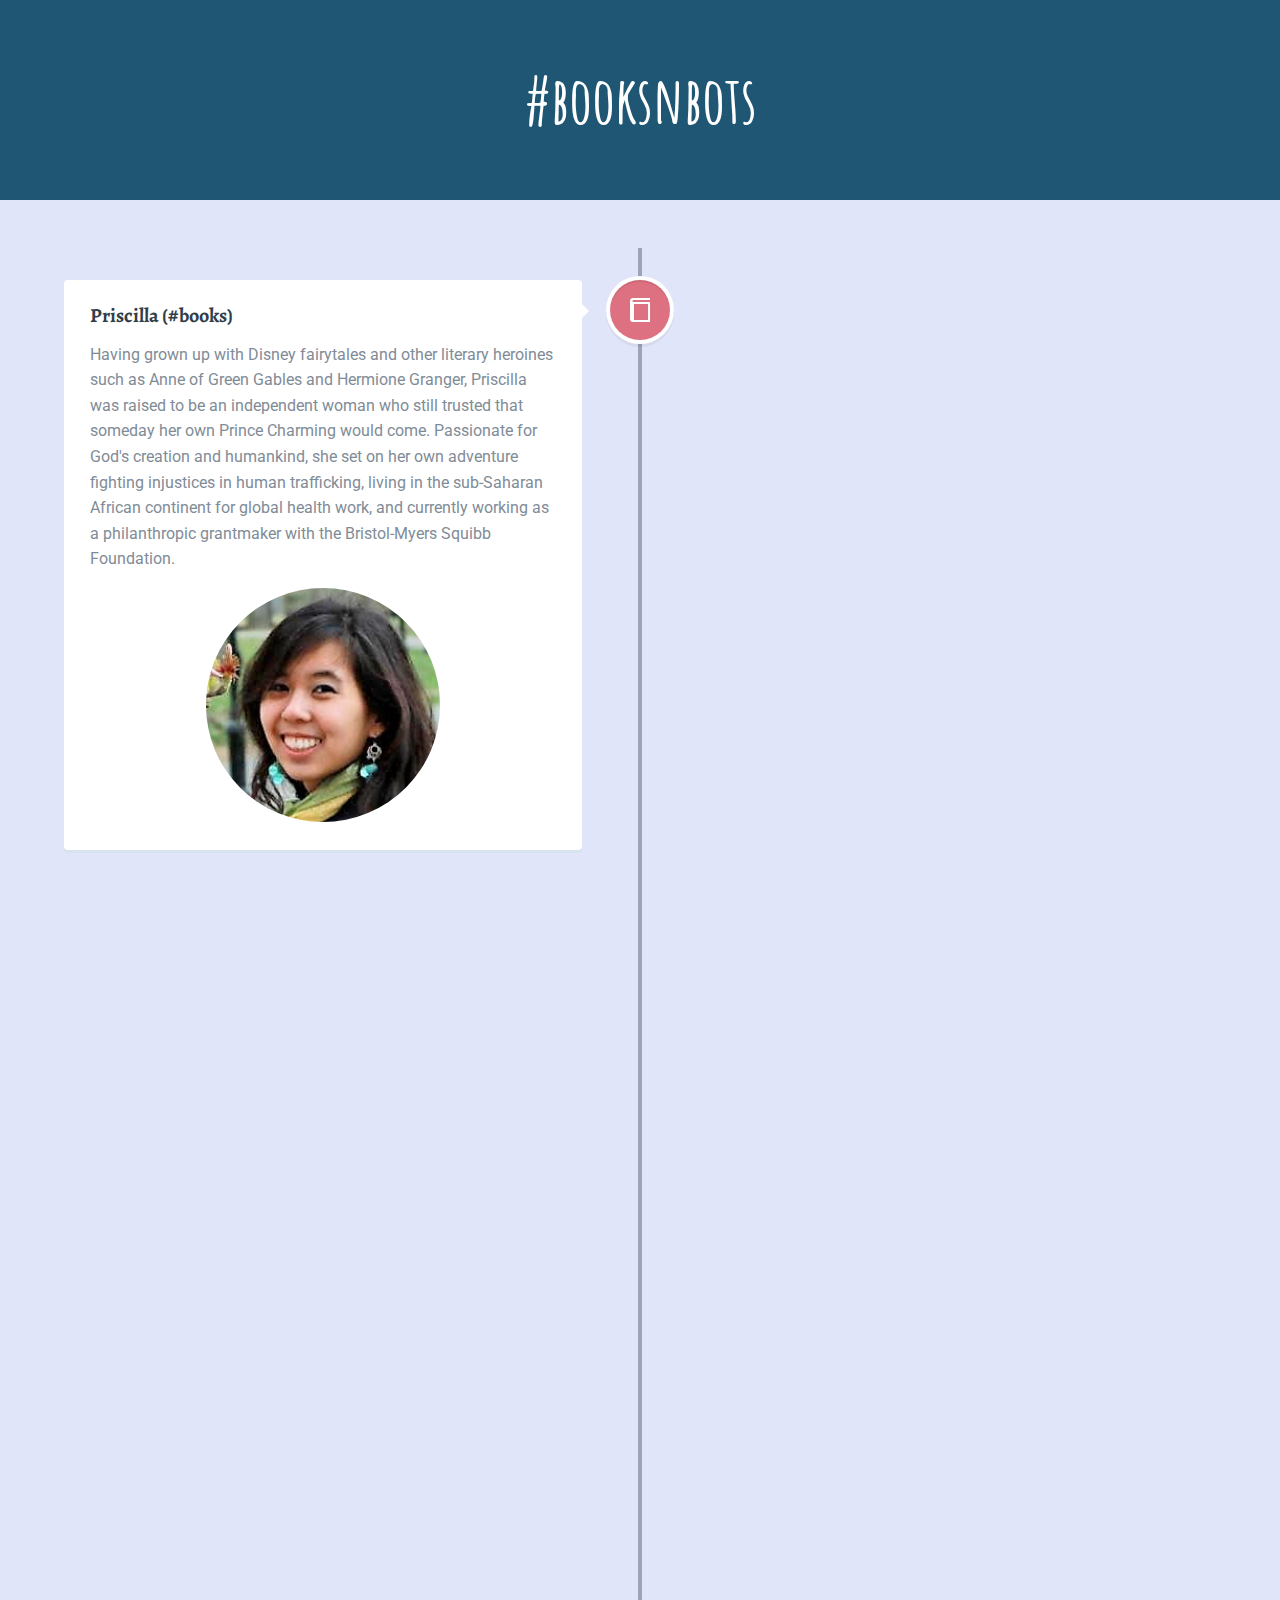
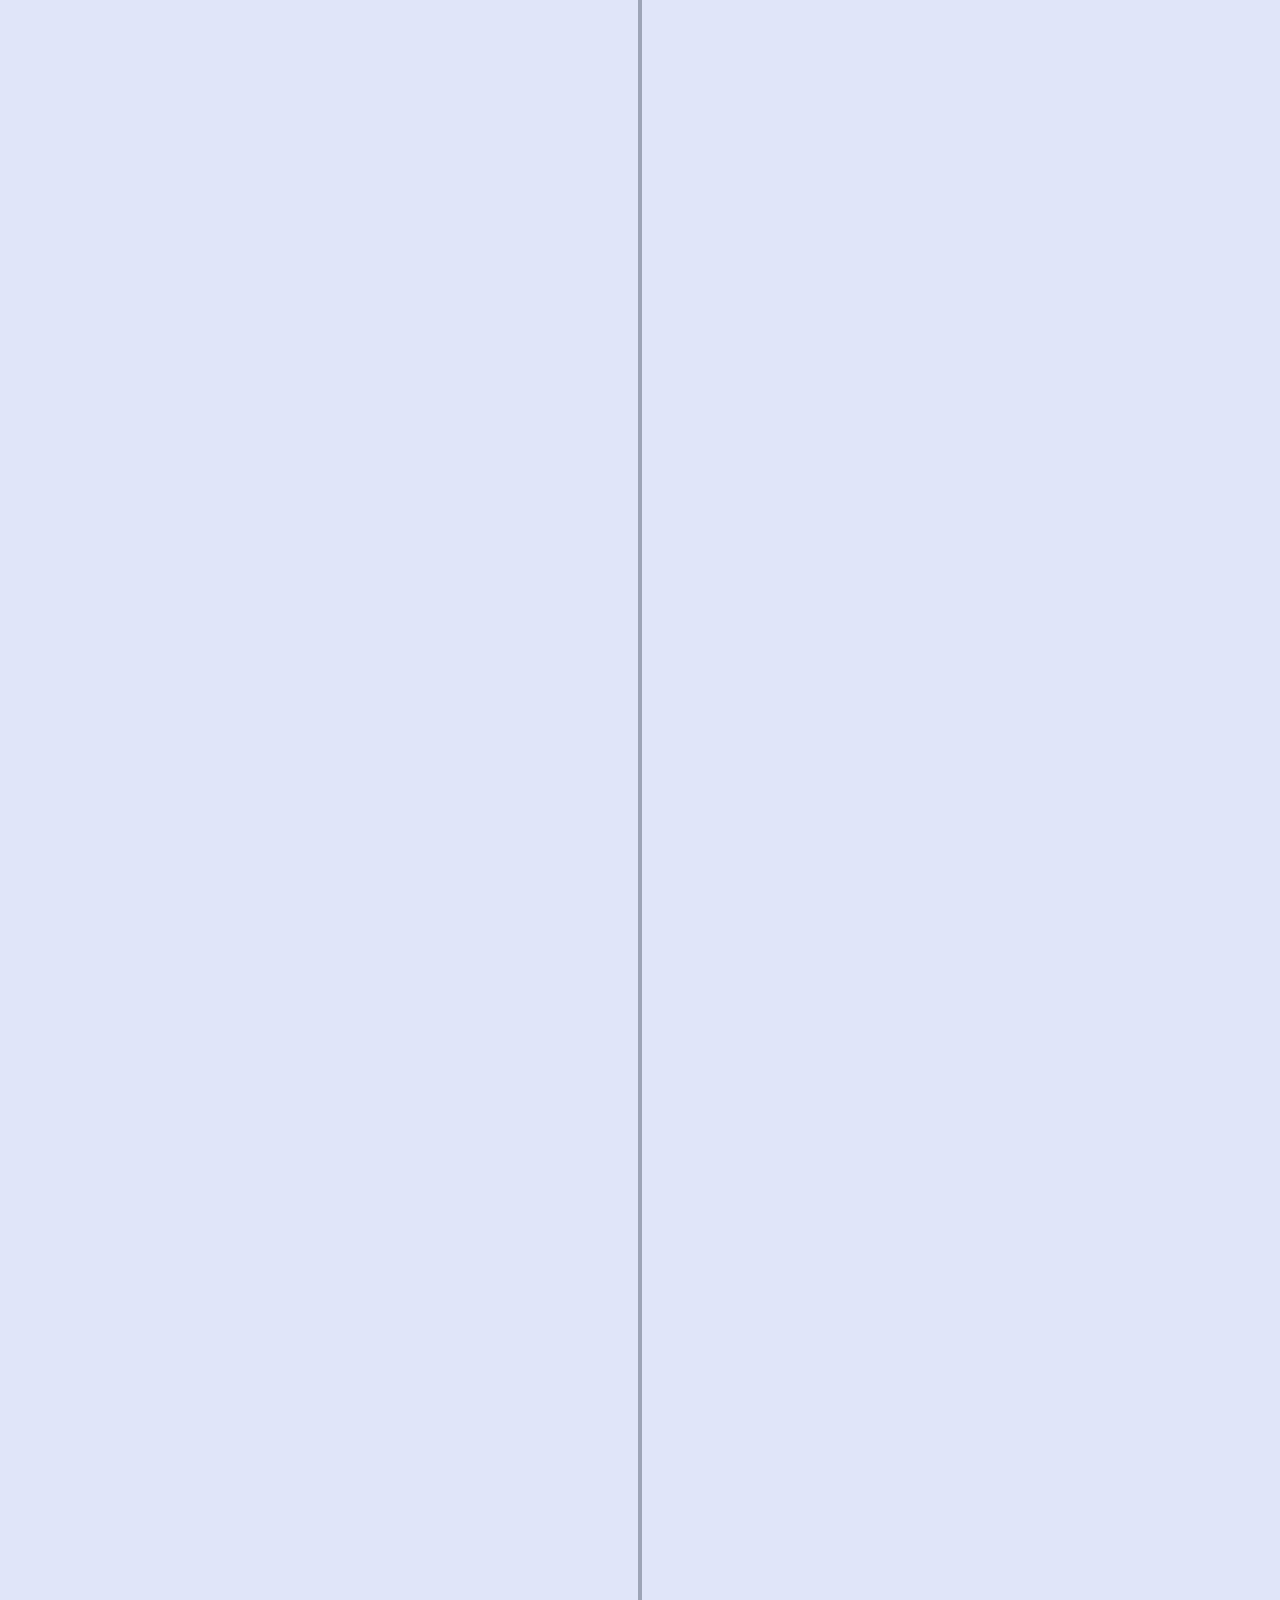
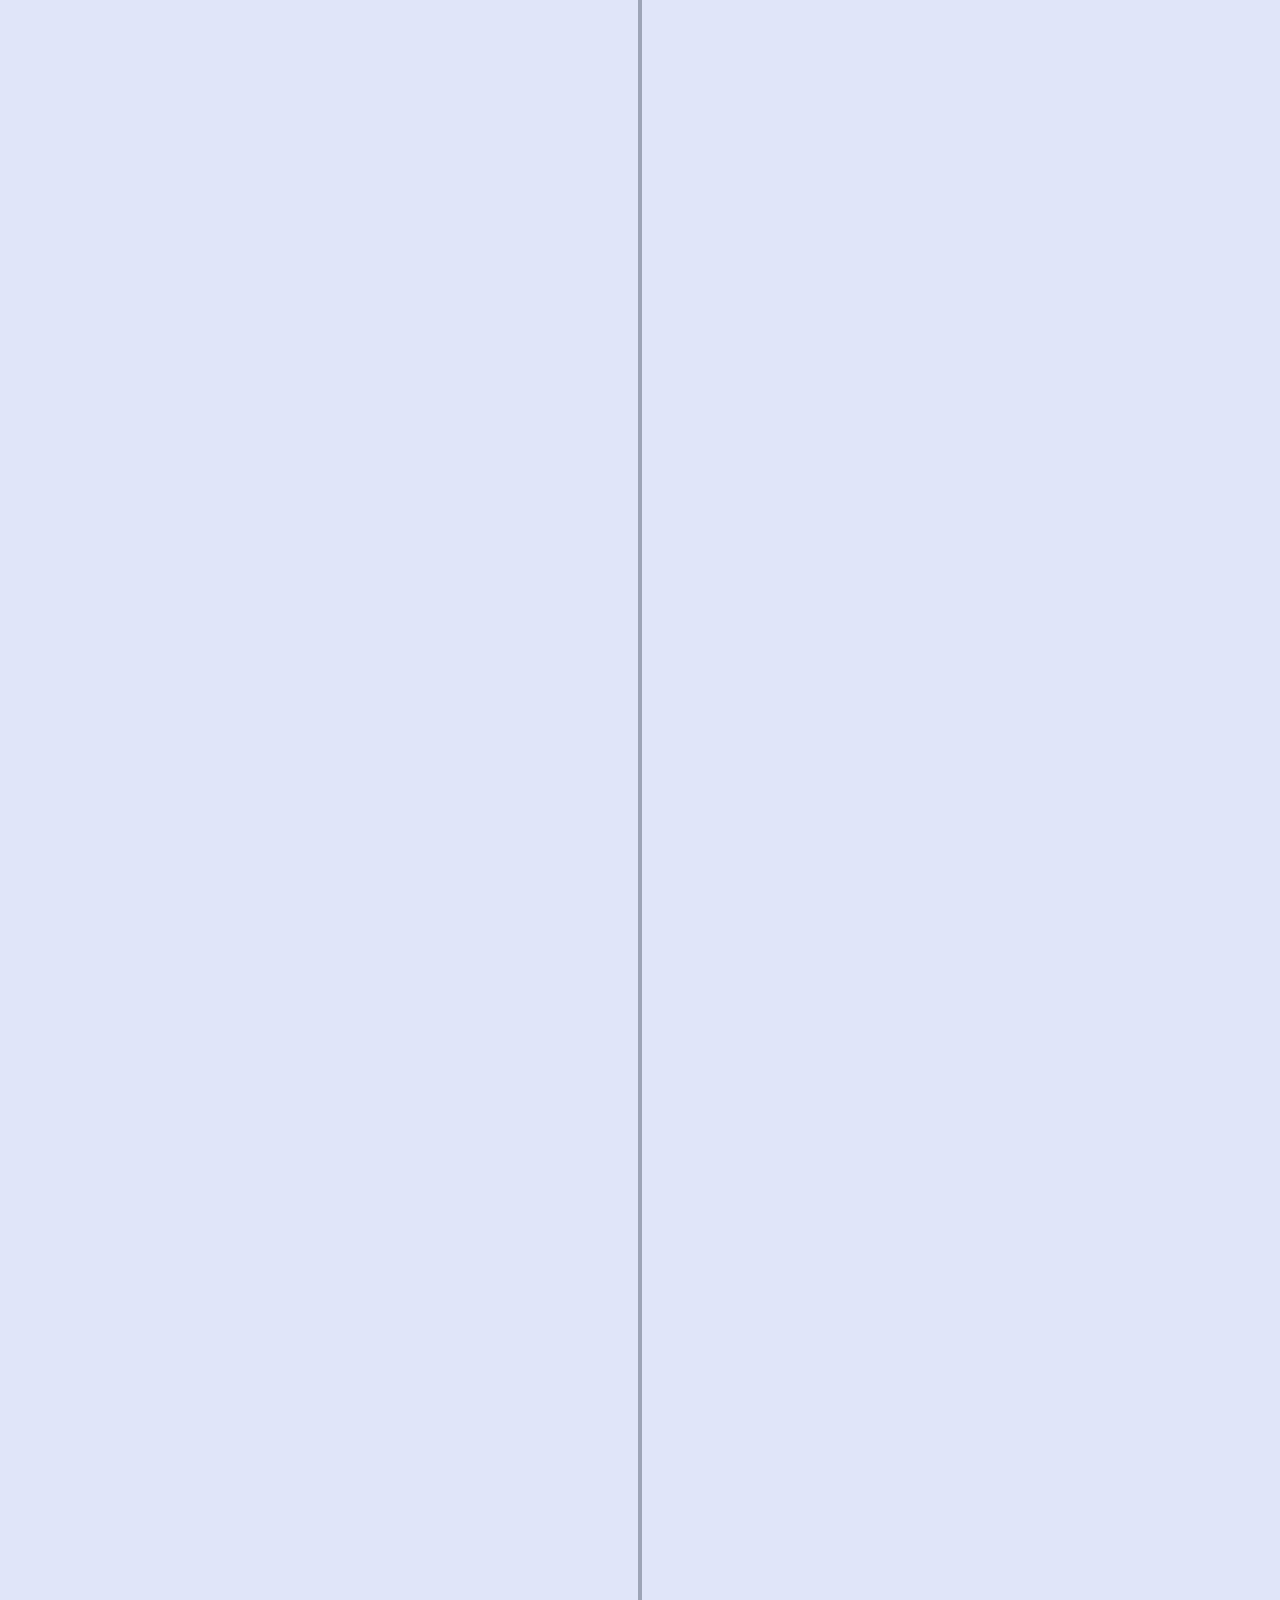
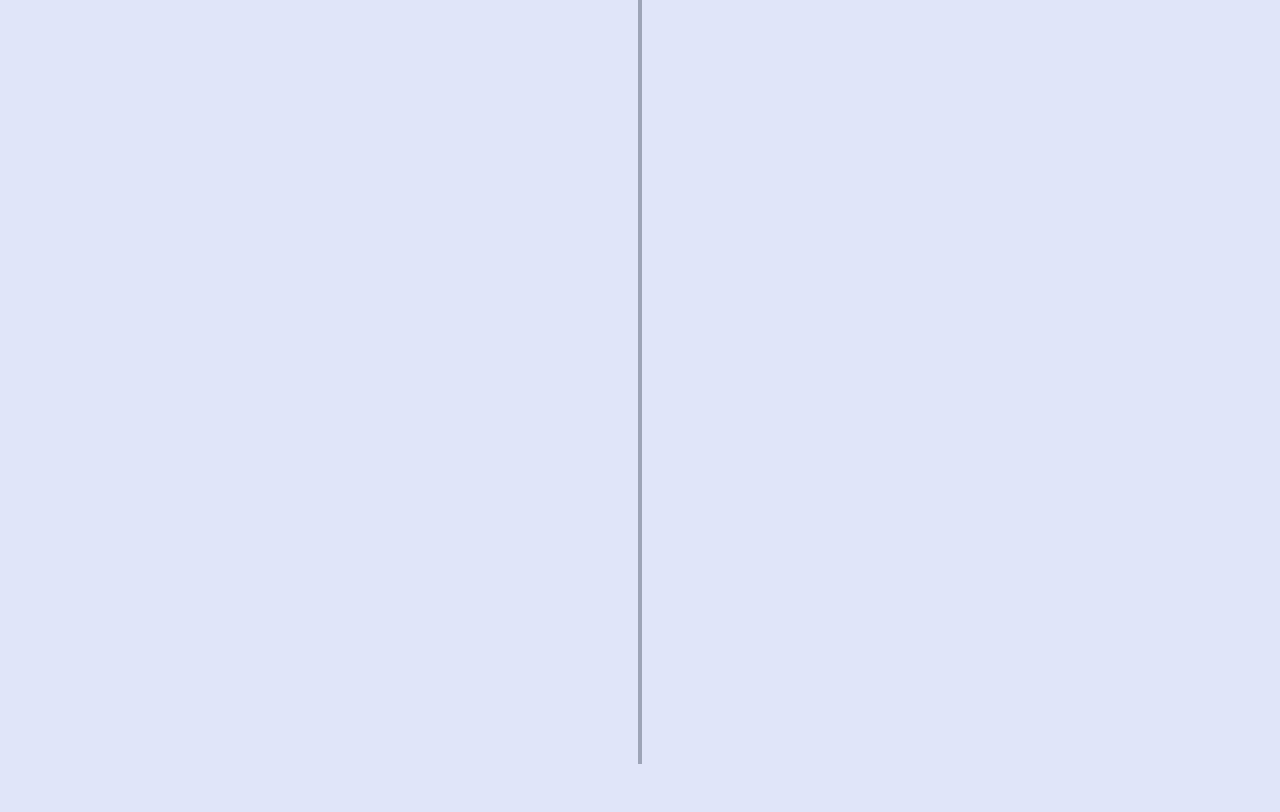
==== index.html @ 16df1d3b "fix header and title" ====
<!doctype html>
<!-- 
  John F. Wu 2016-2018

  All credit to CodyHouse 
  https://codyhouse.co/gem/vertical-timeline/
-->

<html lang="en" class="no-js">
<link href="https://fonts.googleapis.com/css?family=Roboto|Amatic+SC:700|Alegreya:700" rel="stylesheet" type="text/css">
<head>
    <meta charset="UTF-8">
    <meta name="viewport" content="width=device-width, initial-scale=1">

    <link href='https://fonts.googleapis.com/css?family=Droid+Serif|Open+Sans:400,700' rel='stylesheet' type='text/css'>

    <link rel="stylesheet" href="css/reset.css"> <!-- CSS reset -->
    <link rel="stylesheet" href="css/style.css"> <!-- Resource style -->

    <!-- Slick carousel -->
    <link rel="stylesheet" type="text/css" href="slick/slick.css"/>
    <link rel="stylesheet" type="text/css" href="slick/slick-theme.css"/>

    <script src="js/modernizr.js"></script> <!-- Modernizr -->

    <title>#booksnbots</title>
</head>
<body>
    <header>
        <h1>#booksnbots</h1>
    </header>

    <section id="cd-timeline" class="cd-container">

        <!-- Introduction of John & Priscilla -->

        <!-- Priscilla -->
        <div class="cd-timeline-block">
            <div class="cd-timeline-img cd-books">
                <img src="img/cd-icon-book.svg">
            </div>

            <div class="cd-timeline-content">
                <h2>Priscilla (#books)</h2>
                <p>Having grown up with Disney fairytales and other literary heroines such as Anne of Green Gables and Hermione Granger, Priscilla was raised to be an independent woman who still trusted that someday her own Prince Charming would come. Passionate for God's creation and humankind, she set on her own adventure fighting injustices in human trafficking, living in the sub-Saharan African continent for global health work, and currently working as a philanthropic grantmaker with the Bristol-Myers Squibb Foundation. </p>
                <p></p>
                <center><img src="img/priscilla.jpg" class="img-medium-circle"></center>
            </div>
        </div>

        <!-- John -->
        <div class="cd-timeline-block">
            <div class="cd-timeline-img cd-bots">
                <img src="img/cd-icon-bot.svg">
            </div>

            <div class="cd-timeline-content">
                <h2>John (#bots)</h2>
                <p>John is a Ph.D. student studying astrophysics. Despite his nerdy interests, John has always identified as a hard-core extravert and friend to all. He is wholeheartedly committed to serving his communities in the school, church, and neighboring towns.</p>
                <p>His moniker, "bots," derives from both his love of botany and his slightly robotic (or un-emotional) temperament.</p>
                <p></p>
                <center><img src="img/john.jpg" class="img-medium-circle"></center>
            </div>
        </div>


        <!-- PCC/YAGS -->
        <div class="cd-timeline-block">
            <div class="cd-timeline-img cd-books">
                <img src="img/cd-icon-book.svg">
            </div>

            <div class="cd-timeline-content">
                <h2>Point Community Church</h2>
                <p>In early 2015, Priscilla moved to New Jersey and began attending Point Community Church. John had already called PCC his church home for a few years, playing keys for worship, tutoring at Parsons elementary school, and leading bible studies for the graduate students/young adults. Although Priscilla had some reservations when they first met, gradually John was able to woo her with kindness, patience, and respect.</p>
                <p></p>
                <span class="cd-date">Spring - Summer 2015</span>
            </div> 
        </div> 

        <!-- Emails + first date -->
        <div class="cd-timeline-block">
            <div class="cd-timeline-img cd-bots">
                <img src="img/cd-icon-bot.svg">
            </div>

            <div class="cd-timeline-content">
                <h2>The beginnings of #booksnbots</h2>
                <p>A summer road trip to Chicago would forever intertwine Priscilla's and John's trajectories. Late night conversations sparked on that car ride would continue through modern-day love letters (aka emails) in spite of Priscilla's frequent work trips. When she returned, they enjoyed their first date at a bookstore, To Be Continued... It took them less than a week to make it official, and the rest is history!</p>
                <span class="cd-date">September 23, 2015</span>
            </div> 
        </div> 

        <!-- Meeting the parents -->
        <div class="cd-timeline-block">
            <div class="cd-timeline-img cd-books">
                <img src="img/cd-icon-book.svg">
            </div>

            <div class="cd-timeline-content">
                <h2>Meeting the parents</h2>
                <p>Priscilla had the opportunity of having monthly dinners and spending her first Christmas with John's family, steadily getting to know her future in-laws. John was initially intimidated to meet Priscilla's family in Texas during his spring break, especially because: (1) John was meeting the Ko family for the first time, (2) Priscilla's dad was a pre-marital counselor, and (3) John crashed the Ko's family car within 24 hours of arrival! However, Priscilla's family still welcomed him and gave their blessing for John to marry their daughter.</p>
                <p></p>
                <img src="img/parents.jpg">
                <span class="cd-date">Fall - Winter 2015</span>
            </div> 
        </div> 

        <!-- Four seasons of dating -->
        <div class="cd-timeline-block">
            <div class="cd-timeline-img cd-bots">
                <img src="img/cd-icon-bot.svg">
            </div>

            <div class="cd-timeline-content" title="Click and drag to see more pictures.">
                <h2>Four seasons of dating</h2>
                <div class="photo-carousel">
                    <div>
                        <img src="img/fall.jpg">
                        <center>
                            <p>Fall 2015 <br>
                            Bear Mountain, NY </p>
                        </center>
                    </div>
                    <div>
                        <img src="img/winter.jpg">
                        <center>
                            <p>Winter 2015<br>
                            New Year's Eve in New York City</p>
                        </center>
                    </div>
                    <div>
                        <img src="img/spring.jpg">
                        <center>
                            <p>Spring 2016<br>
                            The O'Dell's Wedding</p>
                        </center>
                    </div>
                    <div>
                        <img src="img/summer.jpg">
                        <center>
                            <p>Summer 2016<br>
                            Rehoboth Beach, DE</p>
                        </center>
                    </div>
                </div>
                <span class="cd-date">Fall 2015 - Summer 2016</span>
            </div> 
        </div> 

        <!-- Finally married! -->
        <div class="cd-timeline-block">
            <div class="cd-timeline-img cd-books">
                <img src="img/cd-icon-book.svg">
            </div>

            <div class="cd-timeline-content">
                <h2>Married!</h2>
                <p>Priscilla and John chose to enter their marital union in an unconventional but deliberately simple fashion. The ceremony was held in John's living room with a few friends gathered and a video stream set up for friends and family to tune in online. They were incredibly blessed by their church community who came together with flowers, food, and fellowship to witness their matrimony.</p>
                <p>You can watch a video made by one of our friends:</p>
                <div class="movie">
                <!-- TODO: force open in new window -->
                    <iframe src="https://www.youtube.com/embed/yTedwBi5tX8?controls=0/" width="100%"></iframe>
                </div>
                <span class="cd-date">August 11, 2016</span>
            </div> 
        </div> 

        <!-- Year one pictures -->
        <div class="cd-timeline-block">
            <div class="cd-timeline-img cd-bots">
                <img src="img/cd-icon-bot.svg" alt="Location">
            </div> 

            <div class="cd-timeline-content" title="Use arrow keys or click and drag to see more pictures.">
                <h2>Year one of marriage!</h2>
                <div class="photo-carousel">
                    <div>
                        <img src="img/year-one/blanket_fort.jpg">
                        <center>
                            <p>Blanket fort and Disney marathon<br>
                            Home, NJ<br>
                            Christmas 2016</p>
                        </center>
                    </div>
                    <div>
                        <img src="img/year-one/yu_cousins.jpg">
                        <center>
                            <p>Dallas newlywed reception<br>
                            Dallas, TX <br>
                            May 2017</p>
                        </center>
                    </div>
                    <div>
                        <img src="img/year-one/france.jpg">
                        <center>
                            <p>Monet's Garden<br>
                            Giverny, France<br>
                            June 2017</p>
                        </center>
                    </div>
                    <div>
                        <img src="img/year-one/pittsburgh.jpg">
                        <center>
                            <p>First anniversary!<br>
                            Pittsburgh, PA<br>
                            August 2017</p>
                        </center>
                    </div>
                </div>
                <span class="cd-date">Winter 2016 - Summer 2017</span>
            </div>
        </div> 

        <div class="cd-timeline-block">
            <div class="cd-timeline-img cd-location">
                <img src="img/cd-icon-location.svg" alt="Location">
            </div> 

            <div class="cd-timeline-content" title="Use arrow keys or click and drag to see more pictures.">
                <h2>Honeymoon in Cape Town, South Africa!</h2>
                <div class="photo-carousel">
                    <div>
                        <img src="img/honeymoon/lions-head.jpg">
                        <center>
                            <p>Lion's Head</p>
                        </center>
                    </div>
                    <div>
                        <img src="img/honeymoon/kirstenbosch.jpg">
                        <center>
                            <p>Kirstenbosch National Botanical Garden</p>
                        </center>
                    </div>
                    <div>
                        <img src="img/honeymoon/cape-penninsula.jpg">
                        <center>
                            <p>Cape Penninsula</p>
                        </center>
                    </div>
                     <div>
                        <img src="img/honeymoon/chapmans-peak-drive.jpg">
                        <center>
                            <p>Chapman's Peak Drive</p>
                        </center>
                    </div>      
                     <div>
                        <img src="img/honeymoon/stellenbosch.jpg">
                        <center>
                            <p>Stellenbosch</p>
                        </center>
                    </div>                  
                </div>
                <span class="cd-date">November 16 - 28, 2017</span>
            </div>
        </div> 

    </section> <!-- cd-timeline -->

<script src="https://ajax.googleapis.com/ajax/libs/jquery/1.11.0/jquery.min.js"></script>
<script src="js/main.js"></script> <!-- Resource jQuery -->
<script type="text/javascript" src="slick/slick.min.js"></script>
<script type="text/javascript" src="js/slick.js"></script>
</body>
</html>
---- css/style.css ----
/* -------------------------------- 

Primary style

-------------------------------- */
html * {
  -webkit-font-smoothing: antialiased;
  -moz-osx-font-smoothing: grayscale;
}

*, *:after, *:before {
  -webkit-box-sizing: border-box;
  -moz-box-sizing: border-box;
  box-sizing: border-box;
}

body {
  font-size: 100%;
  font-family: "Roboto", sans-serif;
  color: #7f8c97;
  background-color: #E0E5F9;
  background-size: auto, cover;
}

a {
  color: #7f8c97;
  text-decoration: none;
  font-family: "Roboto", sans-serif;
}

img {
  max-width: 100%;
}

h1 {
  font-family: "Amatic SC", sans-serif;
  font-size: 48px;
  font-weight: bold;
}

h2 {
  font-family: "Alegreya", sans-serif;
  font-weight: bold;
}


/* -------------------------------- 

Modules - reusable parts of our design

-------------------------------- */
.cd-container {
  /* this class is used to give a max-width to the element it is applied to, and center it horizontally when it reaches that max-width */
  width: 90%;
  max-width: 1170px;
  margin: 0 auto;
}
.cd-container::after {
  /* clearfix */
  content: '';
  display: table;
  clear: both;
}

.img-medium-circle {
  width: 50%;
  height: 50%;
  border-radius: 50%;
  left: 50%;
  top: 50%;
}

/* -------------------------------- 

Main components 

-------------------------------- */
header {
  height: 100px;
  line-height: 100px;
  text-align: center;
  background: #1F5673;
}
header h1 {
  color: white;
  font-size: 36px;
  font-size: 3.0rem;
}
@media only screen and (min-width: 1170px) {
  header {
    height: 200px;
    line-height: 200px;
  }
  header h1 {
    font-size: 48px;
    font-size: 4.0rem;
  }
}

div#movie {
    position: fixed;
    width: 100%;
}

#cd-timeline {
  position: relative;
  padding: 2em 0;
  margin-top: 2em;
  margin-bottom: 2em;
}
#cd-timeline::before {
  /* this is the vertical line */
  content: '';
  position: absolute;
  top: 0;
  left: 18px;
  height: 100%;
  width: 4px;
  background: #9DA4B7;
}
@media only screen and (min-width: 1170px) {
  #cd-timeline {
    margin-top: 3em;
    margin-bottom: 3em;
  }
  #cd-timeline::before {
    left: 50%;
    margin-left: -2px;
  }
}

.cd-timeline-block {
  position: relative;
  margin: 2em 0;
}
.cd-timeline-block:after {
  content: "";
  display: table;
  clear: both;
}
.cd-timeline-block:first-child {
  margin-top: 0;
}
.cd-timeline-block:last-child {
  margin-bottom: 0;
}
@media only screen and (min-width: 1170px) {
  .cd-timeline-block {
    margin: 4em 0;
  }
  .cd-timeline-block:first-child {
    margin-top: 0;
  }
  .cd-timeline-block:last-child {
    margin-bottom: 0;
  }
}

.cd-timeline-img {
  position: absolute;
  top: 0;
  left: 0;
  width: 40px;
  height: 40px;
  border-radius: 50%;
  box-shadow: 0 0 0 4px white, inset 0 2px 0 rgba(0, 0, 0, 0.08), 0 3px 0 4px rgba(0, 0, 0, 0.05);
}
.cd-timeline-img img {
  display: block;
  width: 24px;
  height: 24px;
  position: relative;
  left: 50%;
  top: 50%;
  margin-left: -12px;
  margin-top: -12px;
}
.cd-timeline-img.cd-location {
  background: #1F5673;
}
.cd-timeline-img.cd-books{
  background: #DD7181;
}
.cd-timeline-img.cd-bots{
  background: #4B5B25;
}


@media only screen and (min-width: 1170px) {
  .cd-timeline-img {
    width: 60px;
    height: 60px;
    left: 50%;
    margin-left: -30px;
    /* Force Hardware Acceleration in WebKit */
    -webkit-transform: translateZ(0);
    -webkit-backface-visibility: hidden;
  }
  .cssanimations .cd-timeline-img.is-hidden {
    visibility: hidden;
  }
  .cssanimations .cd-timeline-img.bounce-in {
    visibility: visible;
    -webkit-animation: cd-bounce-1 0.6s;
    -moz-animation: cd-bounce-1 0.6s;
    animation: cd-bounce-1 0.6s;
  }
}

@-webkit-keyframes cd-bounce-1 {
  0% {
    opacity: 0;
    -webkit-transform: scale(0.5);
  }

  60% {
    opacity: 1;
    -webkit-transform: scale(1.2);
  }

  100% {
    -webkit-transform: scale(1);
  }
}
@-moz-keyframes cd-bounce-1 {
  0% {
    opacity: 0;
    -moz-transform: scale(0.5);
  }

  60% {
    opacity: 1;
    -moz-transform: scale(1.2);
  }

  100% {
    -moz-transform: scale(1);
  }
}
@keyframes cd-bounce-1 {
  0% {
    opacity: 0;
    -webkit-transform: scale(0.5);
    -moz-transform: scale(0.5);
    -ms-transform: scale(0.5);
    -o-transform: scale(0.5);
    transform: scale(0.5);
  }

  60% {
    opacity: 1;
    -webkit-transform: scale(1.2);
    -moz-transform: scale(1.2);
    -ms-transform: scale(1.2);
    -o-transform: scale(1.2);
    transform: scale(1.2);
  }

  100% {
    -webkit-transform: scale(1);
    -moz-transform: scale(1);
    -ms-transform: scale(1);
    -o-transform: scale(1);
    transform: scale(1);
  }
}
.cd-timeline-content {
  position: relative;
  margin-left: 60px;
  background: white;
  border-radius: 0.25em;
  padding: 1em;
  box-shadow: 0 3px 0 #d7e4ed;
}
.cd-timeline-content:after {
  content: "";
  display: table;
  clear: both;
}
.cd-timeline-content h2 {
  color: #303e49;
}
.cd-timeline-content p, .cd-timeline-content .cd-read-more, .cd-timeline-content .cd-date {
  font-size: 14px;
  font-size: 1rem;
}
.cd-timeline-content .cd-read-more, .cd-timeline-content .cd-date {
  display: inline-block;
}
.cd-timeline-content p {
  margin: 1em 0;
  line-height: 1.6;
}
.cd-timeline-content .cd-read-more {
  float: right;
  padding: .8em 1em;
  background: #1F5673;
  color: white;
  border-radius: 0.25em;
}
.no-touch .cd-timeline-content .cd-read-more:hover {
  background-color: #1C4B6F;
}
.cd-timeline-content .cd-date {
  float: left;
  padding: .8em 0;
  opacity: .7;
}
.cd-timeline-content .photo-carousel {
  margin: 1em 0;
}

.cd-timeline-content::before {
  content: '';
  position: absolute;
  top: 16px;
  right: 100%;
  height: 0;
  width: 0;
  border: 7px solid transparent;
  border-right: 7px solid white;
}
@media only screen and (min-width: 768px) {
  .cd-timeline-content h2 {
    font-size: 20px;
    font-size: 1.25rem;
  }
  .cd-timeline-content p {
    font-size: 16px;
    font-size: 1rem;
  }
  .cd-timeline-content .cd-read-more, .cd-timeline-content .cd-date {
    font-size: 14px;
    font-size: 1rem;
  }
}
@media only screen and (min-width: 1170px) {
  .cd-timeline-content {
    margin-left: 0;
    padding: 1.6em;
    width: 45%;
  }
  .cd-timeline-content::before {
    top: 24px;
    left: 100%;
    border-color: transparent;
    border-left-color: white;
  }
  .cd-timeline-content .cd-read-more {
    float: left;
  }
  .cd-timeline-content .cd-date {
    position: absolute;
    width: 100%;
    left: 122%;
    top: 6px;
    font-size: 16px;
    font-size: 1rem;
  }
  .cd-timeline-block:nth-child(even) .cd-timeline-content {
    float: right;
  }
  .cd-timeline-block:nth-child(even) .cd-timeline-content::before {
    top: 24px;
    left: auto;
    right: 100%;
    border-color: transparent;
    border-right-color: white;
  }
  .cd-timeline-block:nth-child(even) .cd-timeline-content .cd-read-more {
    float: right;
  }
  .cd-timeline-block:nth-child(even) .cd-timeline-content .cd-date {
    left: auto;
    right: 122%;
    text-align: right;
  }
  .cssanimations .cd-timeline-content.is-hidden {
    visibility: hidden;
  }
  .cssanimations .cd-timeline-content.bounce-in {
    visibility: visible;
    -webkit-animation: cd-bounce-2 0.6s;
    -moz-animation: cd-bounce-2 0.6s;
    animation: cd-bounce-2 0.6s;
  }
}

@media only screen and (min-width: 1170px) {
  /* inverse bounce effect on even content blocks */
  .cssanimations .cd-timeline-block:nth-child(even) .cd-timeline-content.bounce-in {
    -webkit-animation: cd-bounce-2-inverse 0.6s;
    -moz-animation: cd-bounce-2-inverse 0.6s;
    animation: cd-bounce-2-inverse 0.6s;
  }
}
@-webkit-keyframes cd-bounce-2 {
  0% {
    opacity: 0;
    -webkit-transform: translateX(-100px);
  }

  60% {
    opacity: 1;
    -webkit-transform: translateX(20px);
  }

  100% {
    -webkit-transform: translateX(0);
  }
}
@-moz-keyframes cd-bounce-2 {
  0% {
    opacity: 0;
    -moz-transform: translateX(-100px);
  }

  60% {
    opacity: 1;
    -moz-transform: translateX(20px);
  }

  100% {
    -moz-transform: translateX(0);
  }
}
@keyframes cd-bounce-2 {
  0% {
    opacity: 0;
    -webkit-transform: translateX(-100px);
    -moz-transform: translateX(-100px);
    -ms-transform: translateX(-100px);
    -o-transform: translateX(-100px);
    transform: translateX(-100px);
  }

  60% {
    opacity: 1;
    -webkit-transform: translateX(20px);
    -moz-transform: translateX(20px);
    -ms-transform: translateX(20px);
    -o-transform: translateX(20px);
    transform: translateX(20px);
  }

  100% {
    -webkit-transform: translateX(0);
    -moz-transform: translateX(0);
    -ms-transform: translateX(0);
    -o-transform: translateX(0);
    transform: translateX(0);
  }
}
@-webkit-keyframes cd-bounce-2-inverse {
  0% {
    opacity: 0;
    -webkit-transform: translateX(100px);
  }

  60% {
    opacity: 1;
    -webkit-transform: translateX(-20px);
  }

  100% {
    -webkit-transform: translateX(0);
  }
}
@-moz-keyframes cd-bounce-2-inverse {
  0% {
    opacity: 0;
    -moz-transform: translateX(100px);
  }

  60% {
    opacity: 1;
    -moz-transform: translateX(-20px);
  }

  100% {
    -moz-transform: translateX(0);
  }
}
@keyframes cd-bounce-2-inverse {
  0% {
    opacity: 0;
    -webkit-transform: translateX(100px);
    -moz-transform: translateX(100px);
    -ms-transform: translateX(100px);
    -o-transform: translateX(1f00px);
    transform: translateX(100px);
  }

  60% {
    opacity: 1;
    -webkit-transform: translateX(-20px);
    -moz-transform: translateX(-20px);
    -ms-transform: translateX(-20px);
    -o-transform: translateX(-20px);
    transform: translateX(-20px);
  }

  100% {
    -webkit-transform: translateX(0);
    -moz-transform: translateX(0);
    -ms-transform: translateX(0);
    -o-transform: translateX(0);
    transform: translateX(0);
  }
}
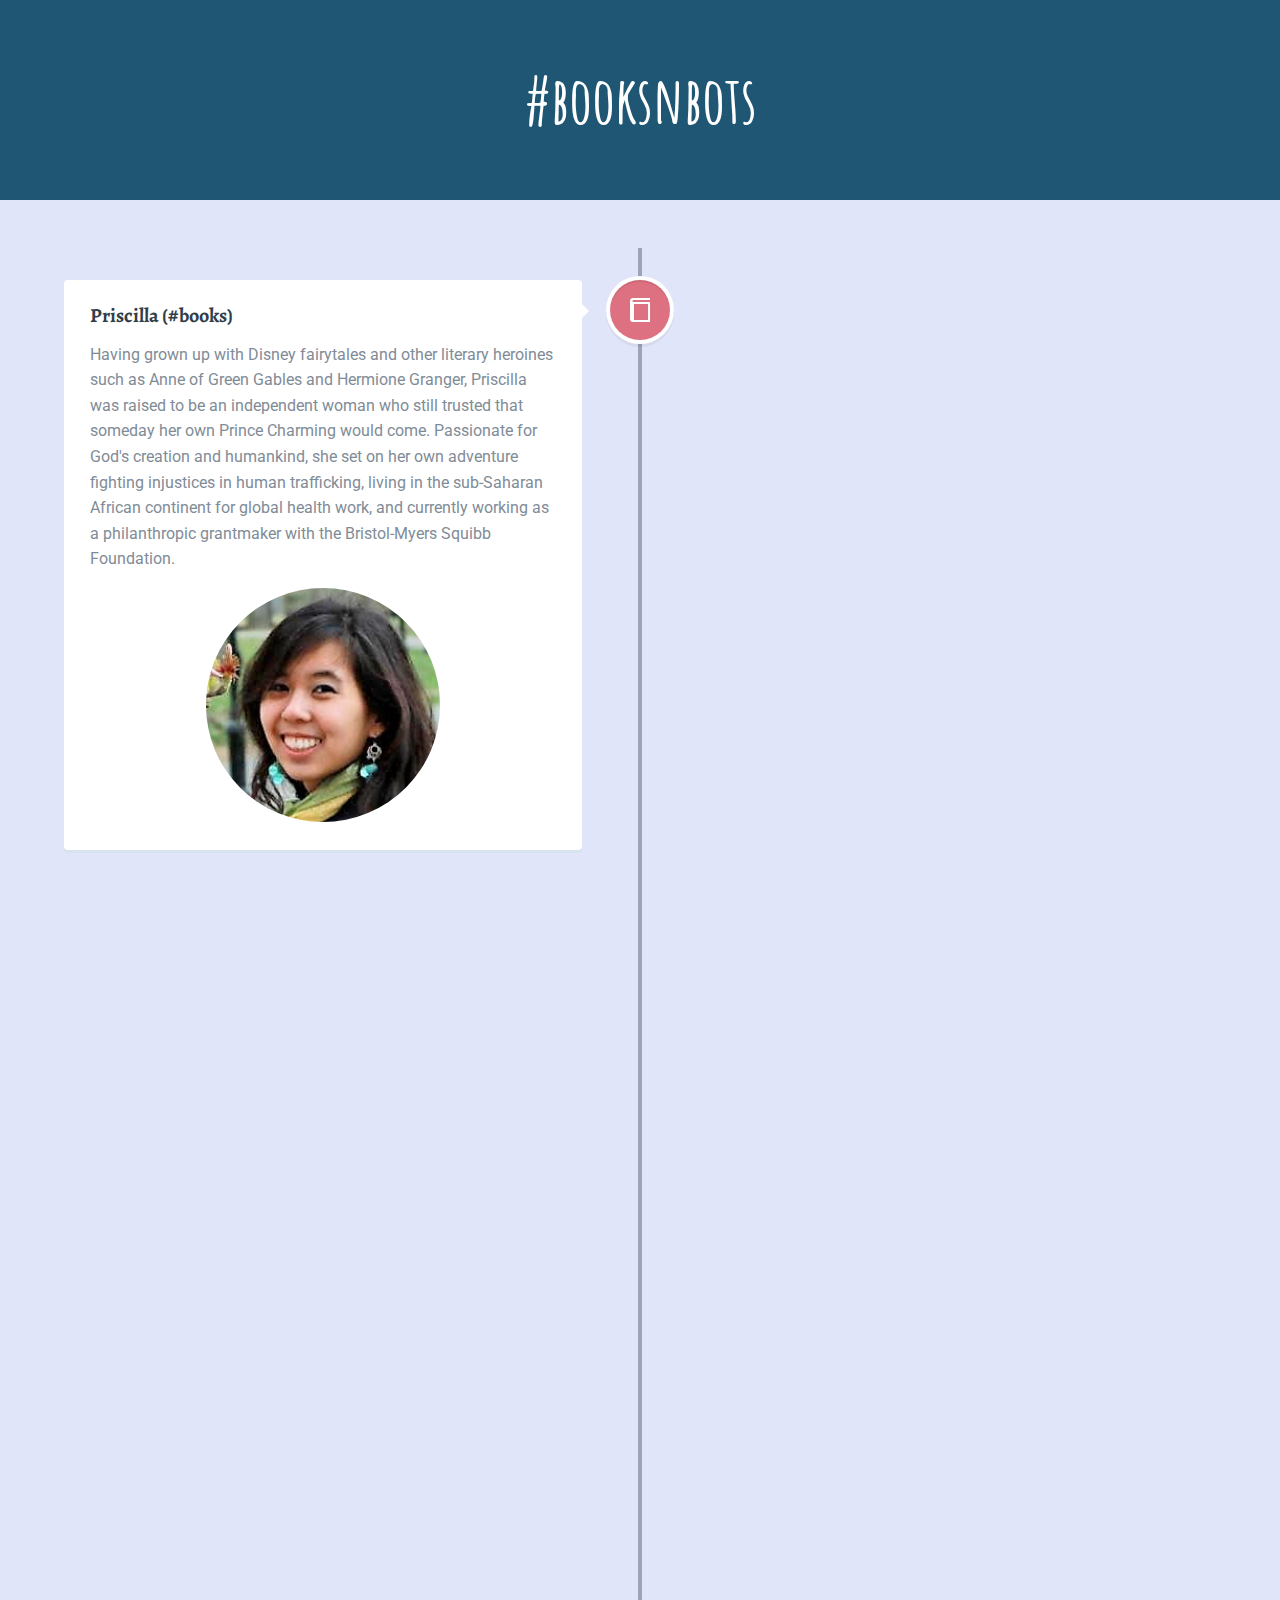
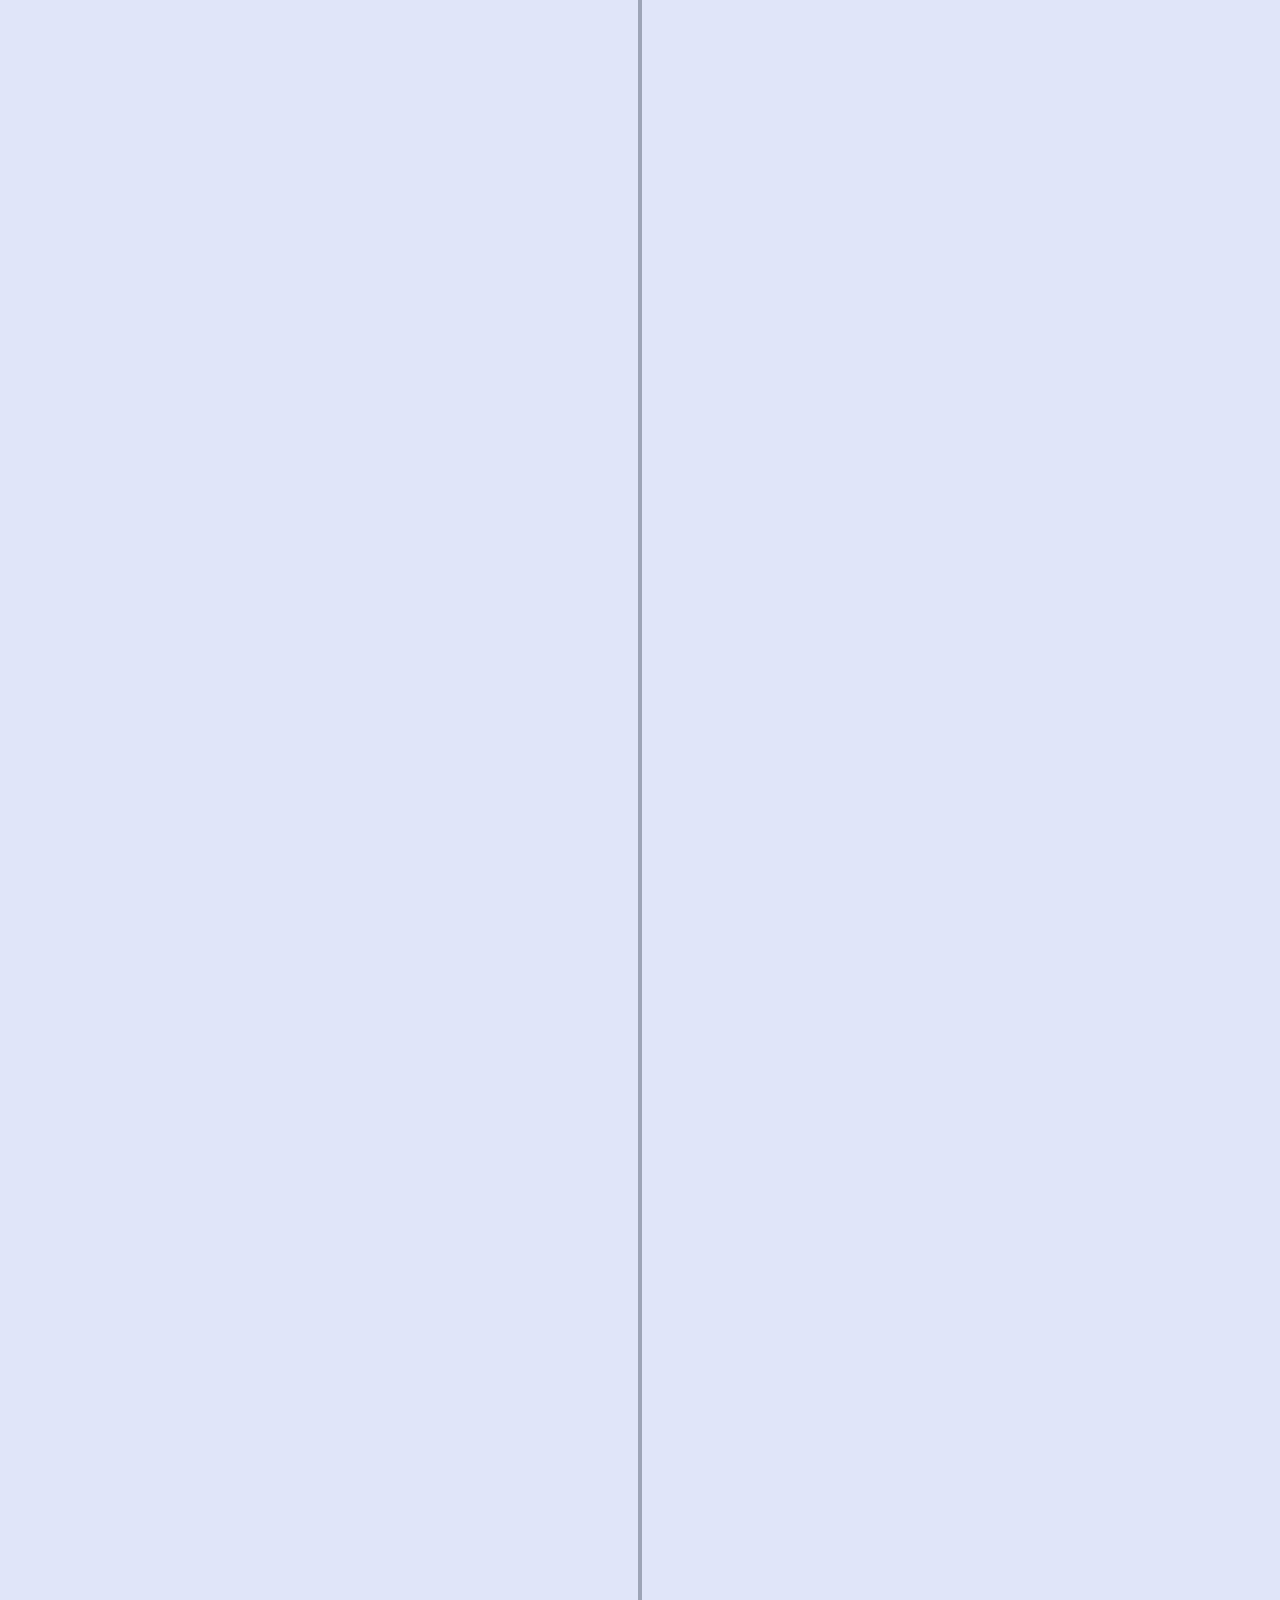
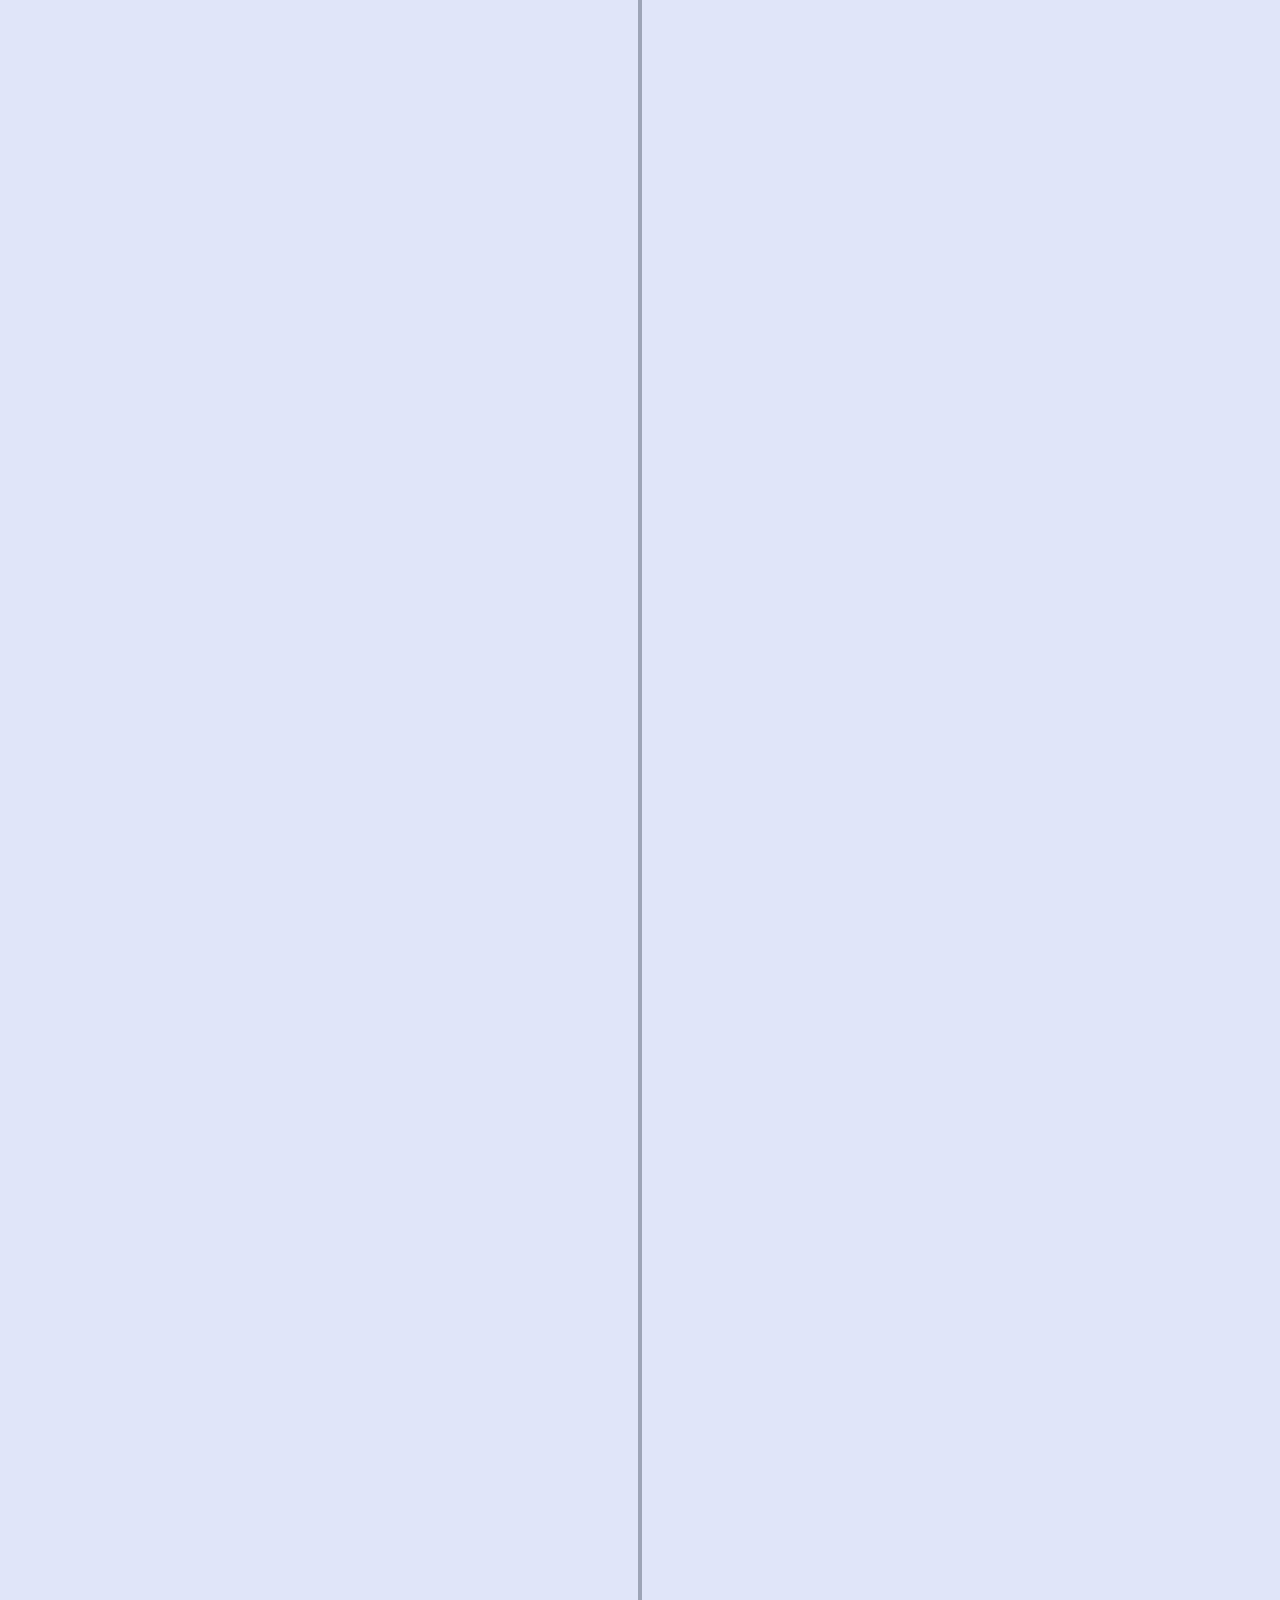
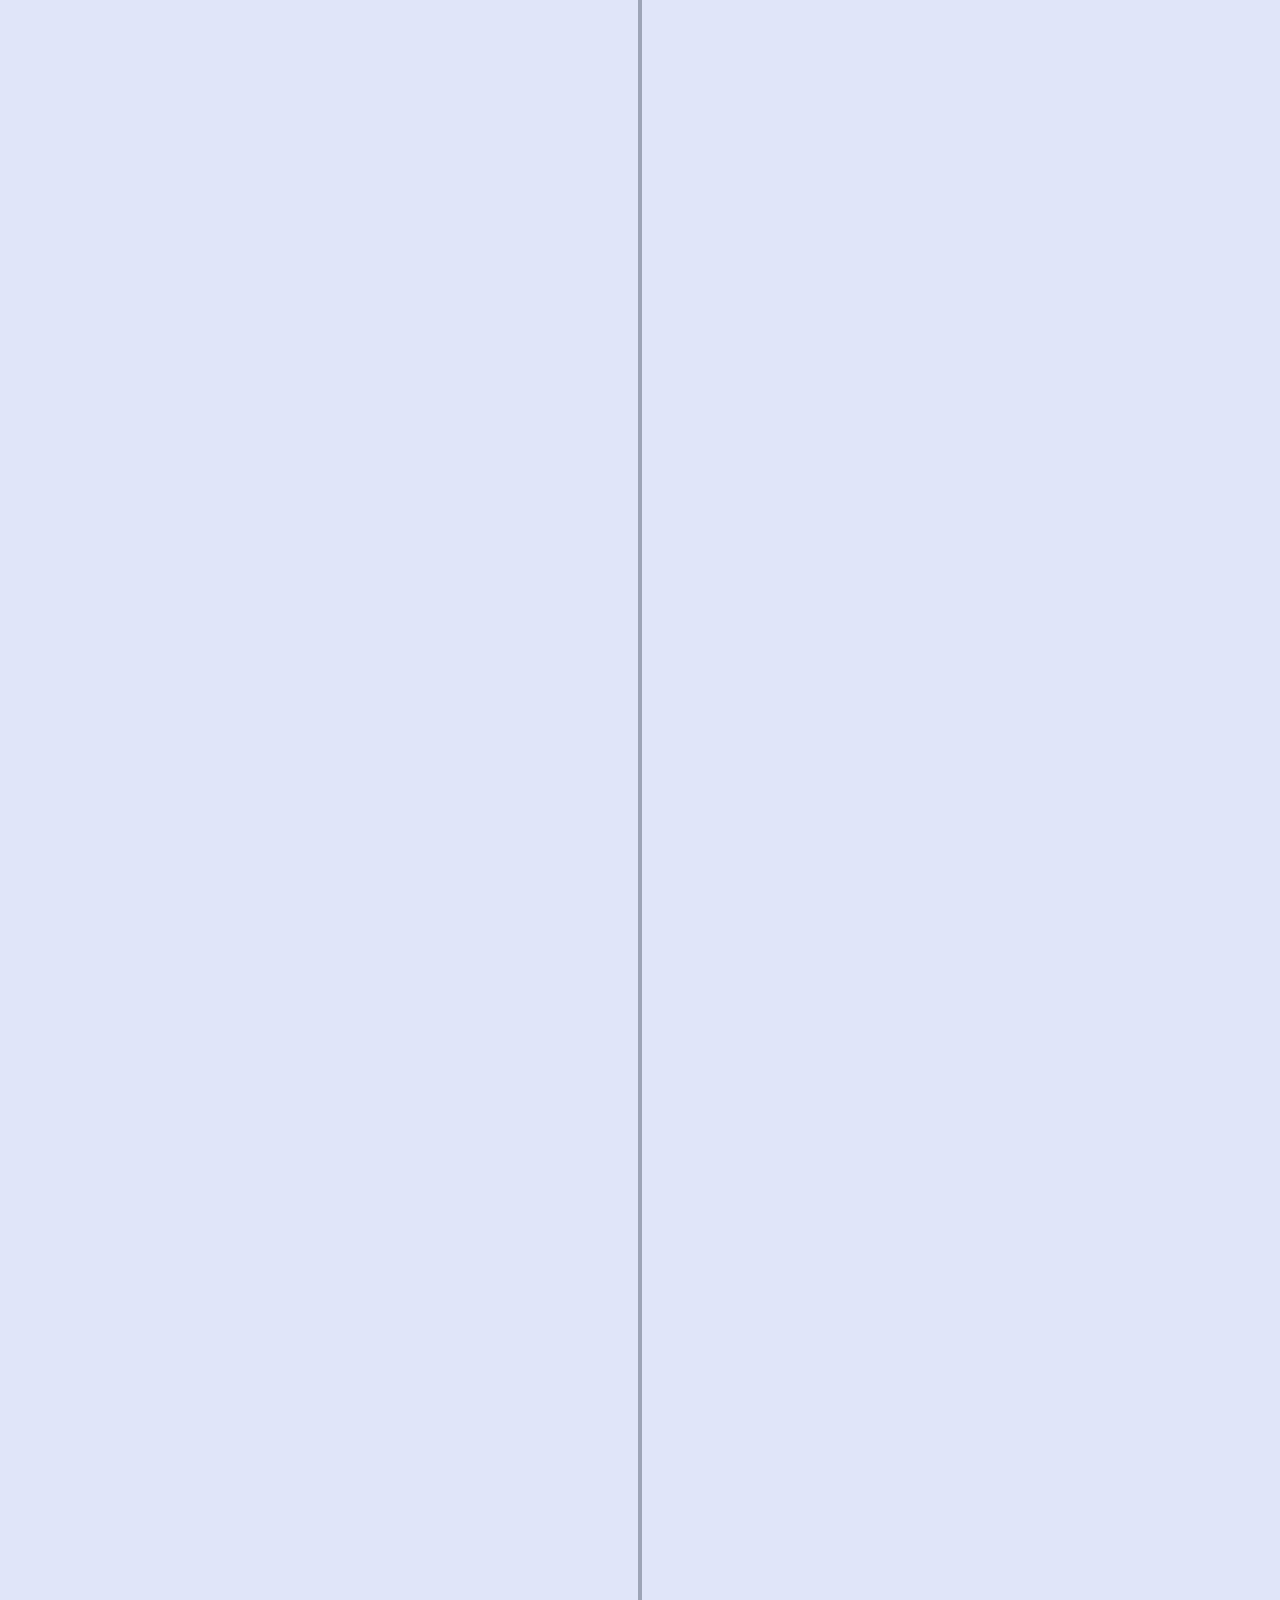
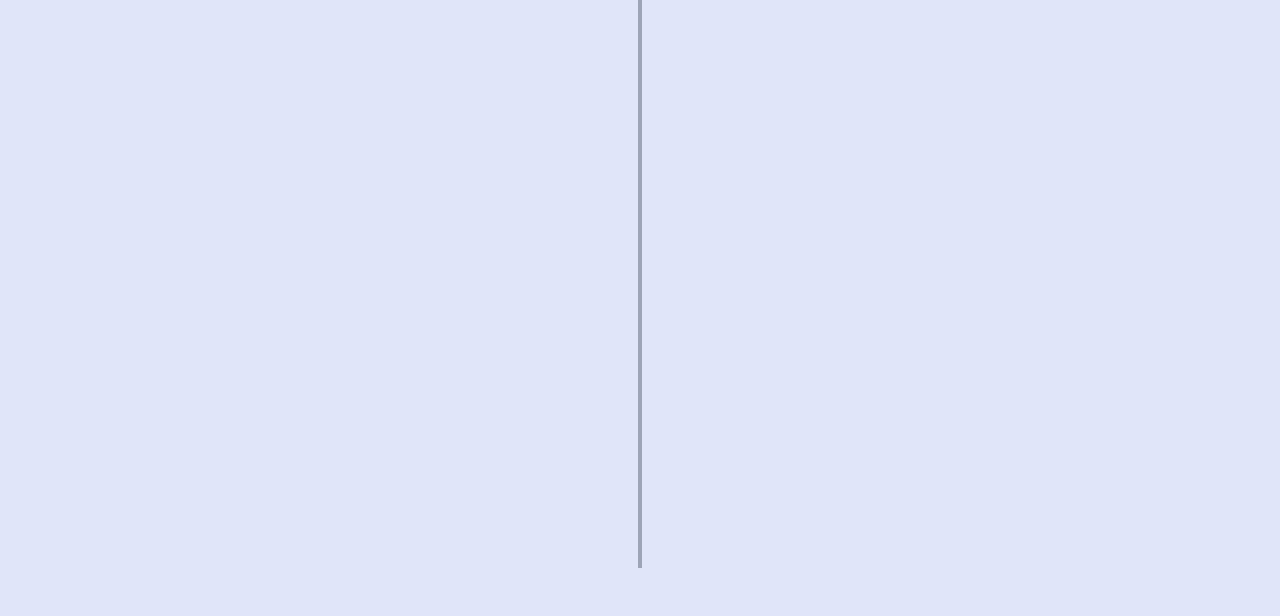
==== commit 2ee30334: "baltimore updates" ====
--- a/index.html
+++ b/index.html
@@ -56,7 +56,7 @@
 
             <div class="cd-timeline-content">
                 <h2>John (#bots)</h2>
-                <p>John is a Ph.D. student studying astrophysics. Despite his nerdy interests, John has always identified as a hard-core extravert and friend to all. He is wholeheartedly committed to serving his communities in the school, church, and neighboring towns.</p>
+                <p>John is an aspiring astronomer. Despite his nerdy interests, John has always identified as a hard-core extravert and friend to all. He is wholeheartedly committed to serving his communities in the school, church, and neighborhood.</p>
                 <p>His moniker, "bots," derives from both his love of botany and his slightly robotic (or un-emotional) temperament.</p>
                 <p></p>
                 <center><img src="img/john.jpg" class="img-medium-circle"></center>
@@ -212,6 +212,7 @@
             </div>
         </div> 
 
+        <!-- Honeymoon -->
         <div class="cd-timeline-block">
             <div class="cd-timeline-img cd-location">
                 <img src="img/cd-icon-location.svg" alt="Location">
@@ -252,6 +253,66 @@
                     </div>                  
                 </div>
                 <span class="cd-date">November 16 - 28, 2017</span>
+            </div>
+        </div> 
+
+        <!-- PhD defense -->
+        <div class="cd-timeline-block">
+            <div class="cd-timeline-img cd-bots">
+                <img src="img/cd-icon-bot.svg">
+            </div> 
+
+            <div class="cd-timeline-content">
+                <h2>John defends his PhD!</h2>
+                <p> After 6 years at Rutgers, John successfully defended his PhD thesis entitled "Insights on galaxy evolution from studies of the multiphase interstellar medium."</p>
+                <p></p>
+                <img src="img/phd-defense.jpg">
+                <span class="cd-date">June 2019</span>
+            </div>
+        </div>
+
+
+        <!-- Baltimore -->
+        <div class="cd-timeline-block">
+            <div class="cd-timeline-img cd-location">
+                <img src="img/cd-icon-location.svg" alt="Location">
+            </div> 
+
+            <div class="cd-timeline-content" title="Use arrow keys or click and drag to see more pictures.">
+                <h2>New beginnings in Baltimore!</h2>
+                <div class="photo-carousel">
+                    <div>
+                        <img src="img/baltimore/patapsco.jpg">
+                        <center>
+                            <p>Patapsco State Park</p>
+                        </center>
+                    </div>
+                    <div>
+                        <img src="img/baltimore/aquarium.jpg">
+                        <center>
+                            <p>National Aquarium</p>
+                        </center>
+                    </div>
+                    <div>
+                        <img src="img/baltimore/reading-nook.jpg">
+                        <center>
+                            <p>Our cozy reading nook</p>
+                        </center>
+                    </div>
+                     <div>
+                        <img src="img/baltimore/ravens.jpg" alt="Image: Ravens cap off a 14-2 season with a home win over the Steelers!">
+                        <center>
+                            <p>A rainy Ravens game at M&T Bank Stadium</p>
+                        </center>
+                    </div>      
+                     <div>
+                        <img src="img/baltimore/christmas-village.jpg">
+                        <center>
+                            <p>Baltimore Christmas Village</p>
+                        </center>
+                    </div>                  
+                </div>
+                <span class="cd-date">August - December 2019</span>
             </div>
         </div> 
 
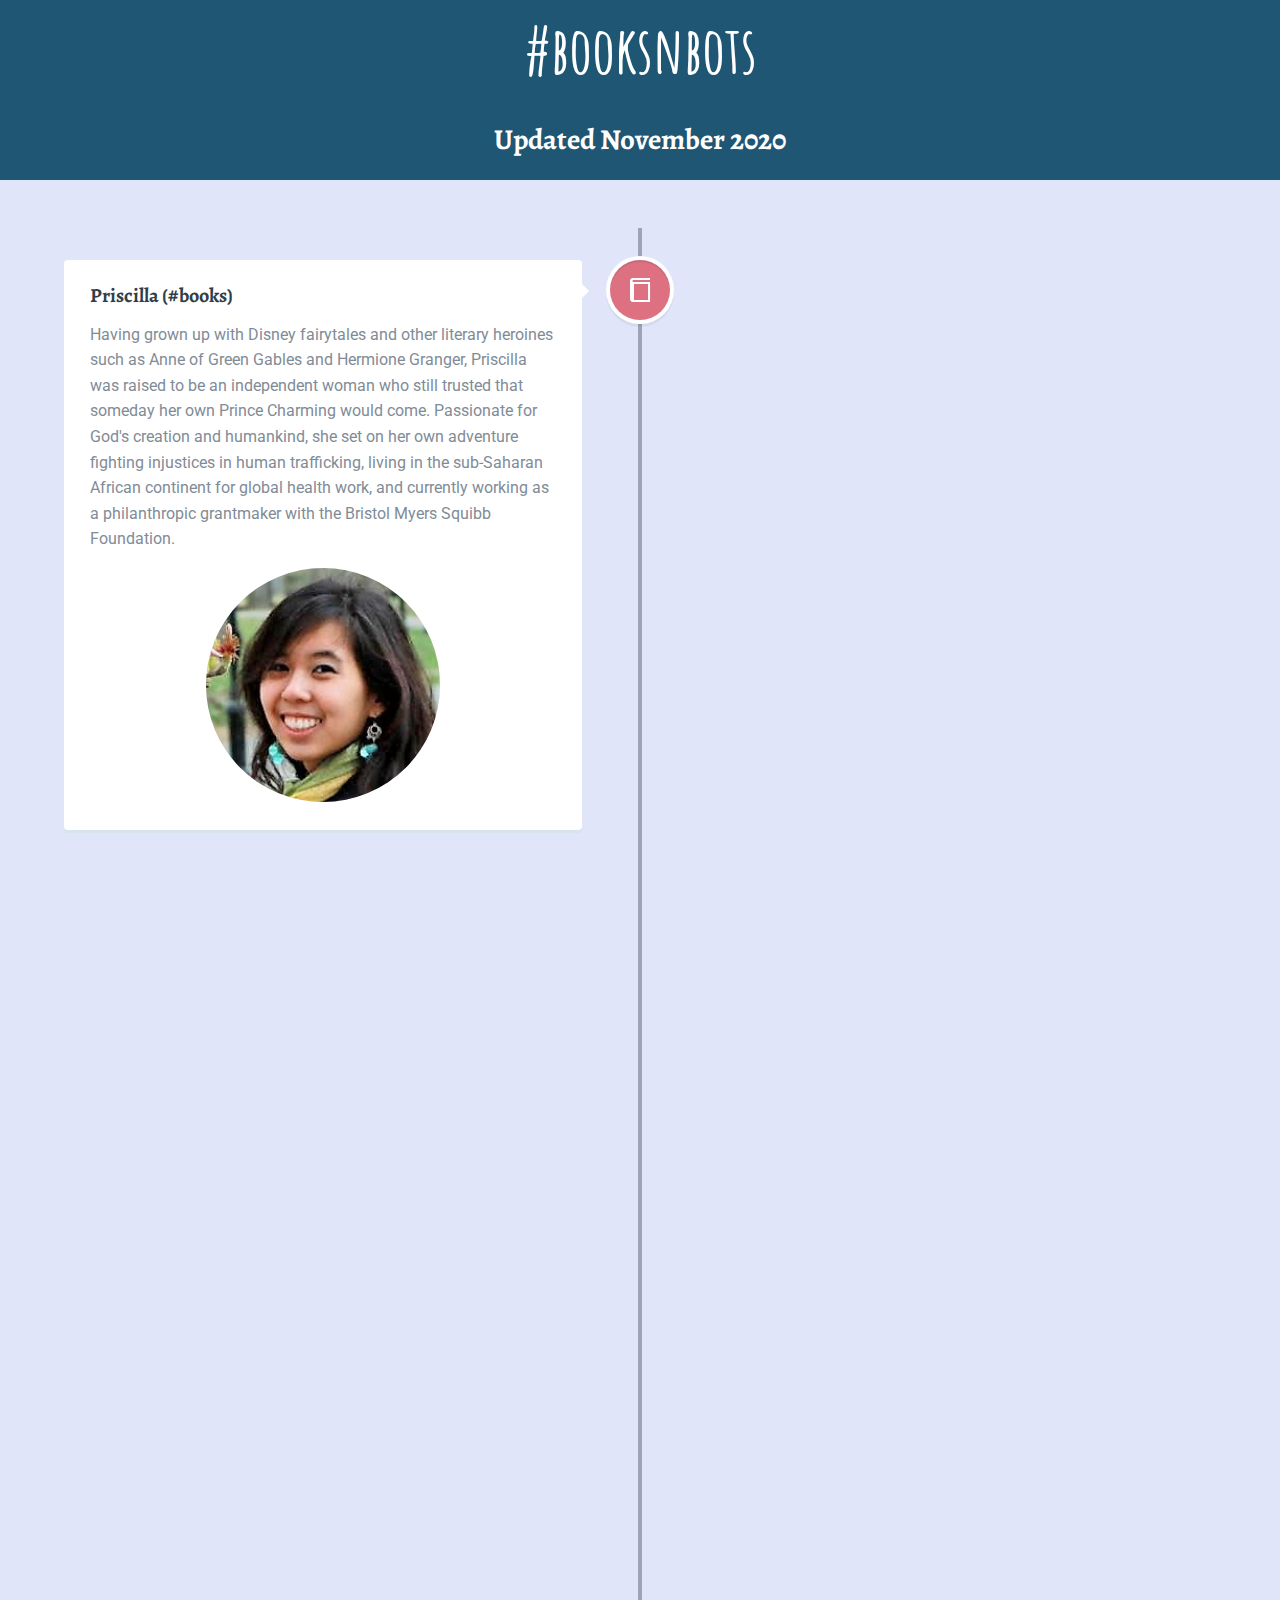
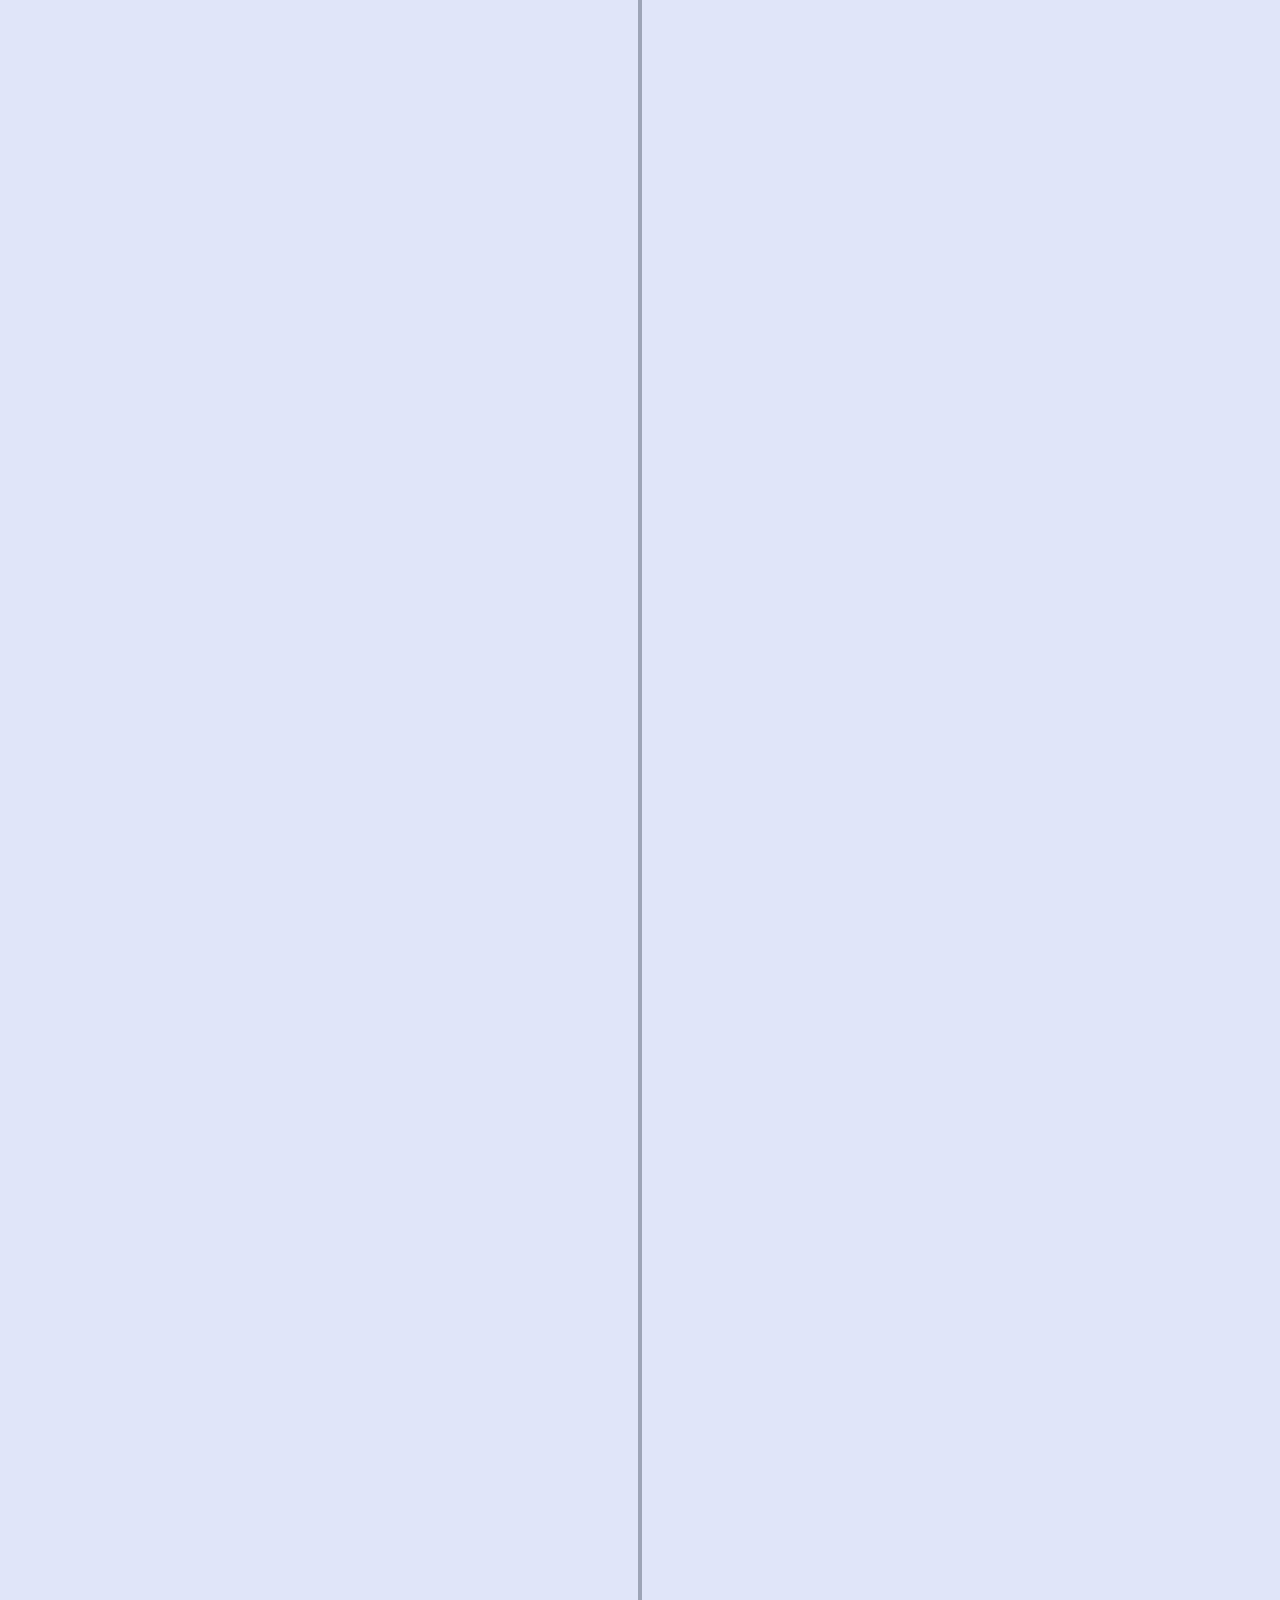
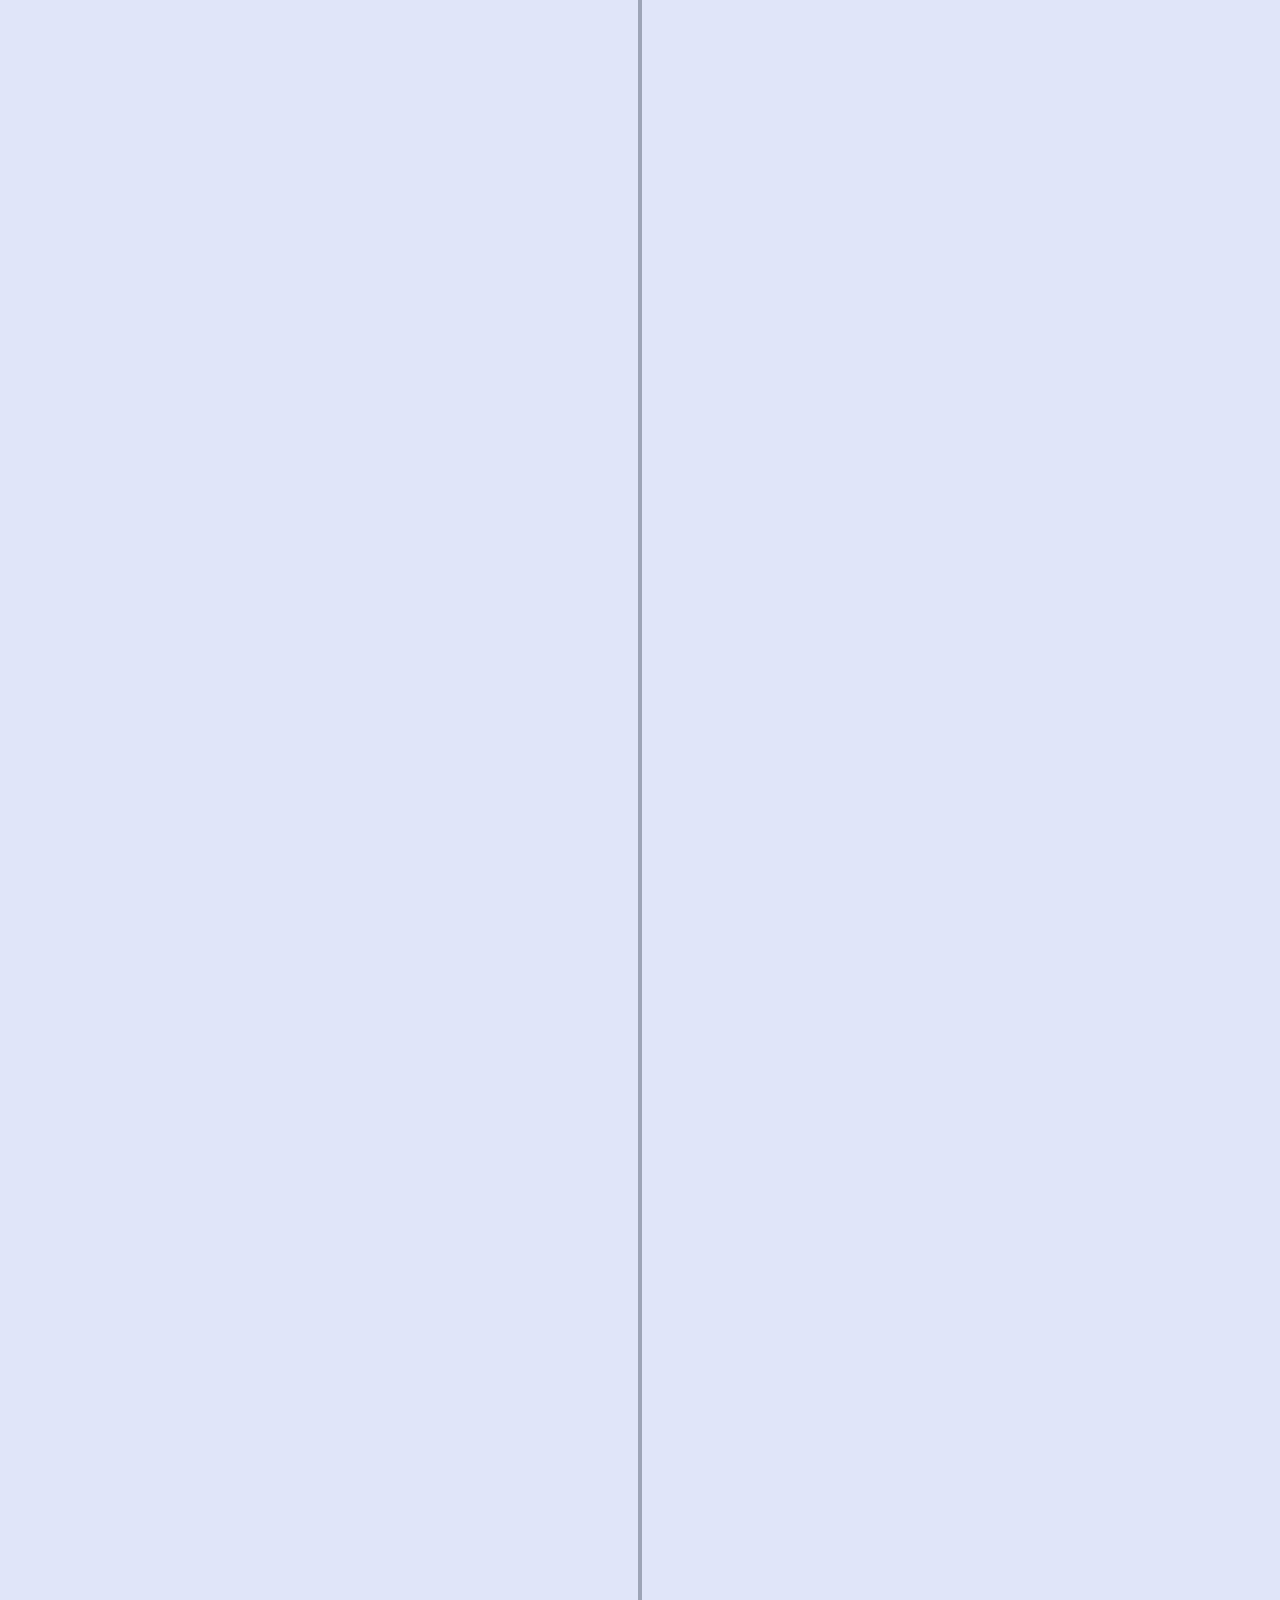
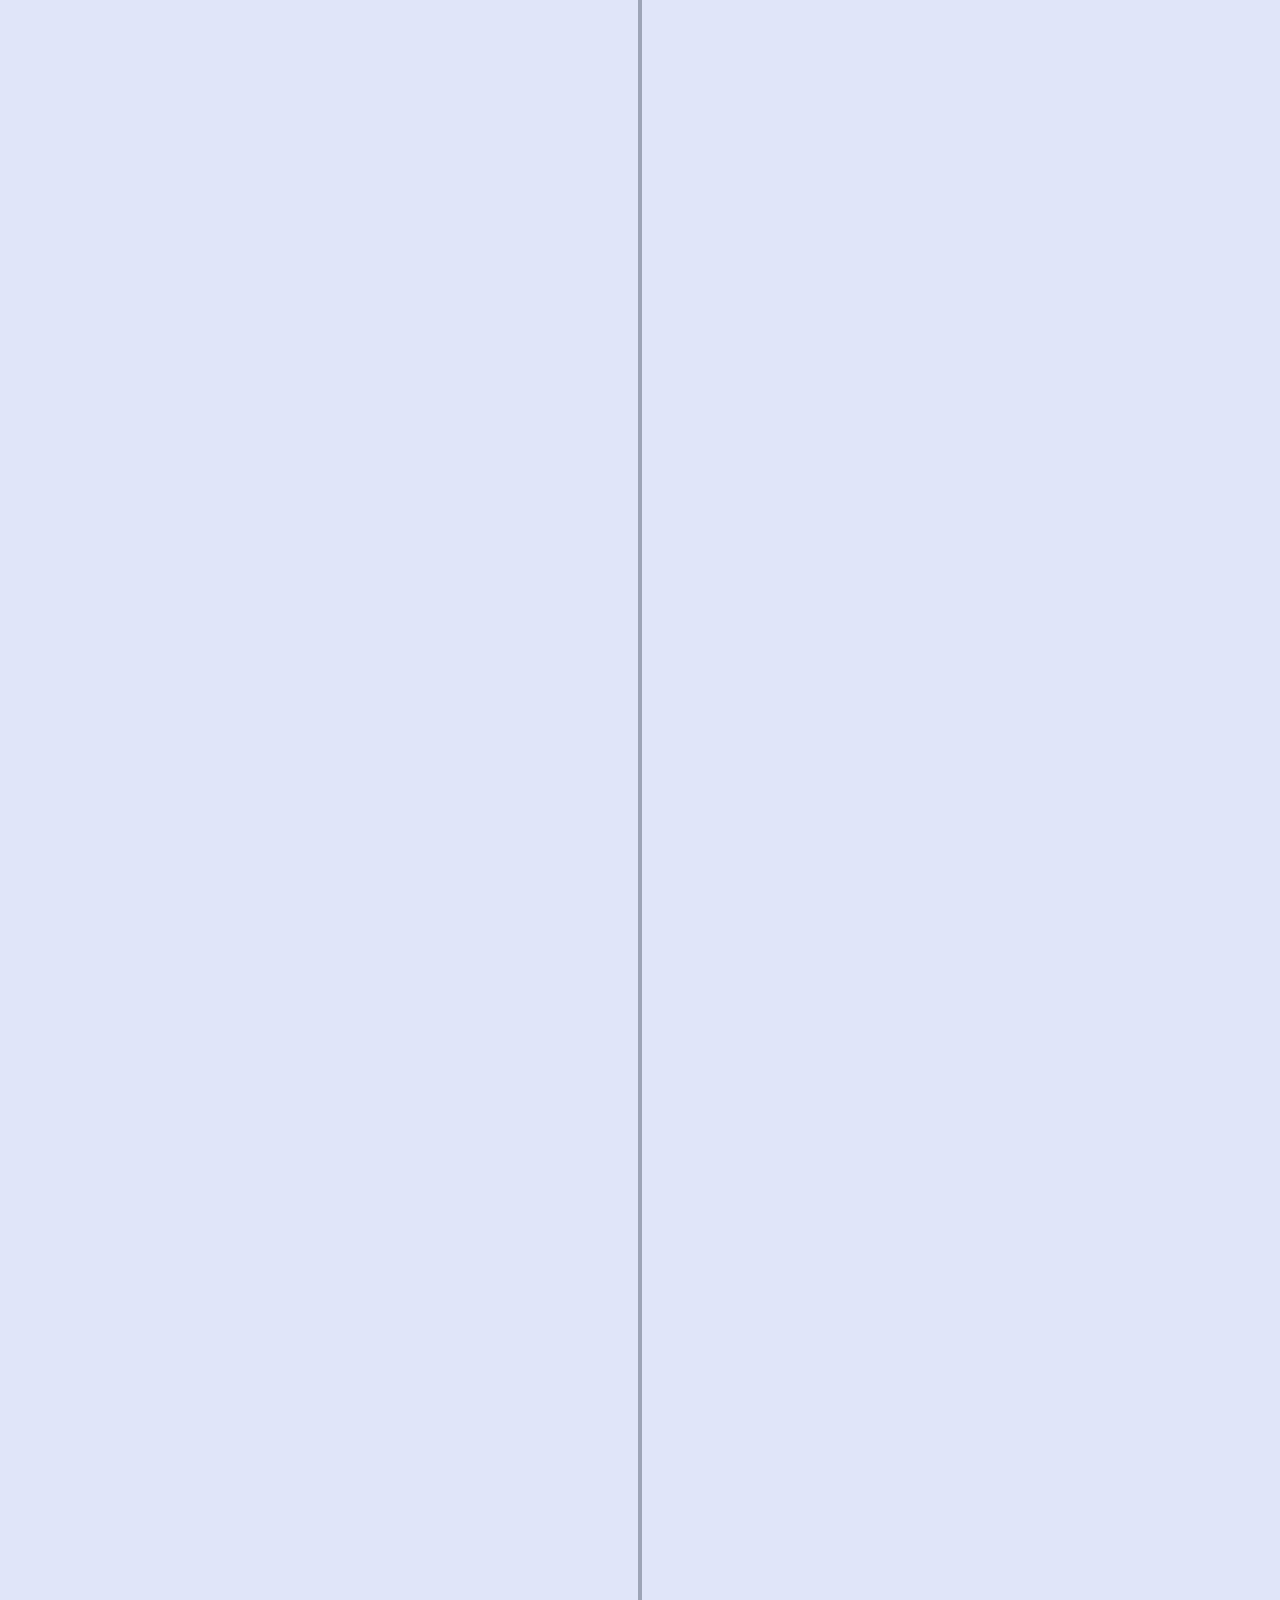
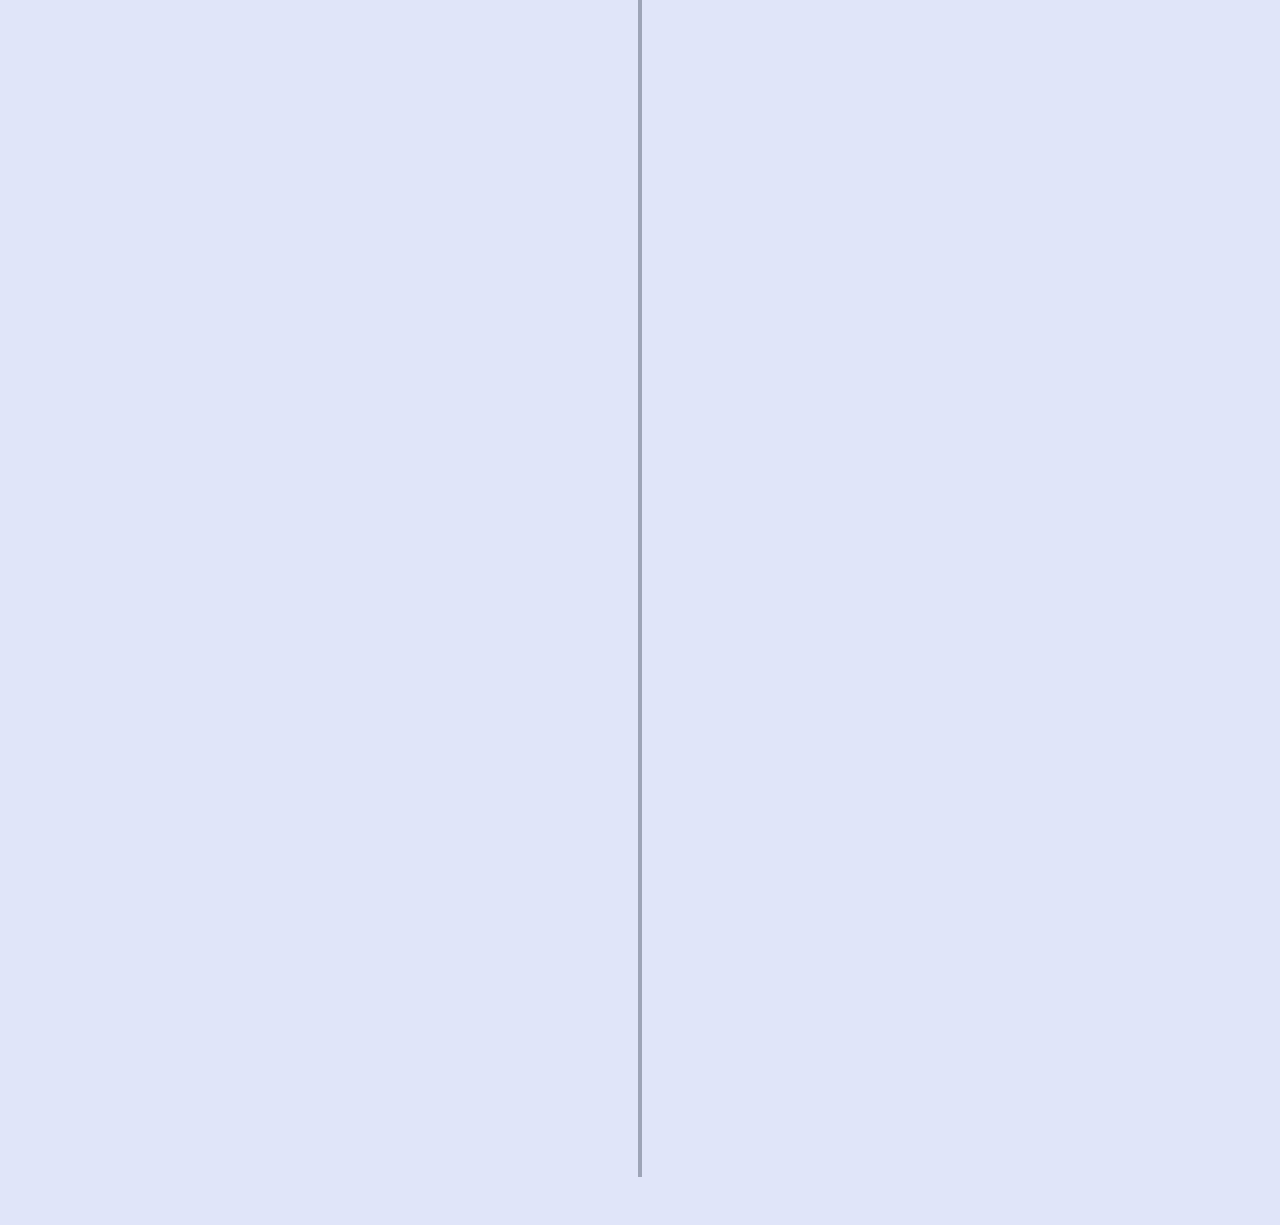
==== commit 1ab1201b: "say hello to baby Bethel" ====
--- a/index.html
+++ b/index.html
@@ -1,6 +1,6 @@
 <!doctype html>
 <!-- 
-  John F. Wu 2016-2018
+  John F. Wu 2016--
 
   All credit to CodyHouse 
   https://codyhouse.co/gem/vertical-timeline/
@@ -29,6 +29,9 @@
     <header>
         <h1>#booksnbots</h1>
     </header>
+    <header>
+        <h2>Updated November 2020</h2>
+    </header>
 
     <section id="cd-timeline" class="cd-container">
 
@@ -42,7 +45,7 @@
 
             <div class="cd-timeline-content">
                 <h2>Priscilla (#books)</h2>
-                <p>Having grown up with Disney fairytales and other literary heroines such as Anne of Green Gables and Hermione Granger, Priscilla was raised to be an independent woman who still trusted that someday her own Prince Charming would come. Passionate for God's creation and humankind, she set on her own adventure fighting injustices in human trafficking, living in the sub-Saharan African continent for global health work, and currently working as a philanthropic grantmaker with the Bristol-Myers Squibb Foundation. </p>
+                <p>Having grown up with Disney fairytales and other literary heroines such as Anne of Green Gables and Hermione Granger, Priscilla was raised to be an independent woman who still trusted that someday her own Prince Charming would come. Passionate for God's creation and humankind, she set on her own adventure fighting injustices in human trafficking, living in the sub-Saharan African continent for global health work, and currently working as a philanthropic grantmaker with the Bristol Myers Squibb Foundation. </p>
                 <p></p>
                 <center><img src="img/priscilla.jpg" class="img-medium-circle"></center>
             </div>
@@ -316,6 +319,50 @@
             </div>
         </div> 
 
+        <!-- Baby Bethel -->
+        <div class="cd-timeline-block">
+            <div class="cd-timeline-img cd-baby">
+                <img src="img/cd-icon-baby.svg" alt="Bethel">
+            </div> 
+
+            <div class="cd-timeline-content" title="Use arrow keys or click and drag to see more pictures.">
+                <h2>Meet Baby Bethel!</h2>
+                <div class="photo-carousel">
+                    <div>
+                        <img src="img/bethel/bethel.jpg">
+                        <center>
+                            <p>Bethel Vera Wu (吴恩慧), born at 6:44am on November 7, 2020. </p>
+                        </center>
+                    </div>
+                    <div>
+                        <img src="img/bethel/news.jpg">
+                        <center>
+                            <p>Some good news!</p>
+                        </center>
+                    </div>
+                    <div>
+                        <img src="img/bethel/sonogram.jpg">
+                        <center>
+                            <p>A first look at baby Bethel</p>
+                        </center>
+                    </div>
+                    <div>
+                        <img src="img/bethel/mommy.jpg">
+                        <center>
+                            <p>The proud mommy</p>
+                        </center>
+                    </div>        
+                    <div>
+                        <img src="img/bethel/family.jpg">
+                        <center>
+                            <p>Our whole family</p>
+                        </center>
+                    </div>
+                </div>
+                <span class="cd-date">March - November 2020</span>
+            </div>
+        </div> 
+
     </section> <!-- cd-timeline -->
 
 <script src="https://ajax.googleapis.com/ajax/libs/jquery/1.11.0/jquery.min.js"></script>
--- a/css/style.css
+++ b/css/style.css
@@ -76,8 +76,6 @@
 
 -------------------------------- */
 header {
-  height: 100px;
-  line-height: 100px;
   text-align: center;
   background: #1F5673;
 }
@@ -85,16 +83,32 @@
   color: white;
   font-size: 36px;
   font-size: 3.0rem;
+  height: 100px;
+  line-height: 100px;
+}
+header h2 {
+  color: white;
+  font-size: 24px;
+  font-size: 1.5rem;
+  height: 48px;
+  line-height: 24px;
 }
 @media only screen and (min-width: 1170px) {
   header {
-    height: 200px;
-    line-height: 200px;
   }
   header h1 {
     font-size: 48px;
     font-size: 4.0rem;
-  }
+    height: 100px;
+    line-height: 100px;
+  }
+  header h2 {
+  color: white;
+  font-size: 24px;
+  font-size: 1.8rem;
+  height: 80px;
+  line-height: 80px;
+}
 }
 
 div#movie {
@@ -184,6 +198,9 @@
 .cd-timeline-img.cd-bots{
   background: #4B5B25;
 }
+.cd-timeline-img.cd-baby{
+  background: #FBC02;
+}
 
 
 @media only screen and (min-width: 1170px) {
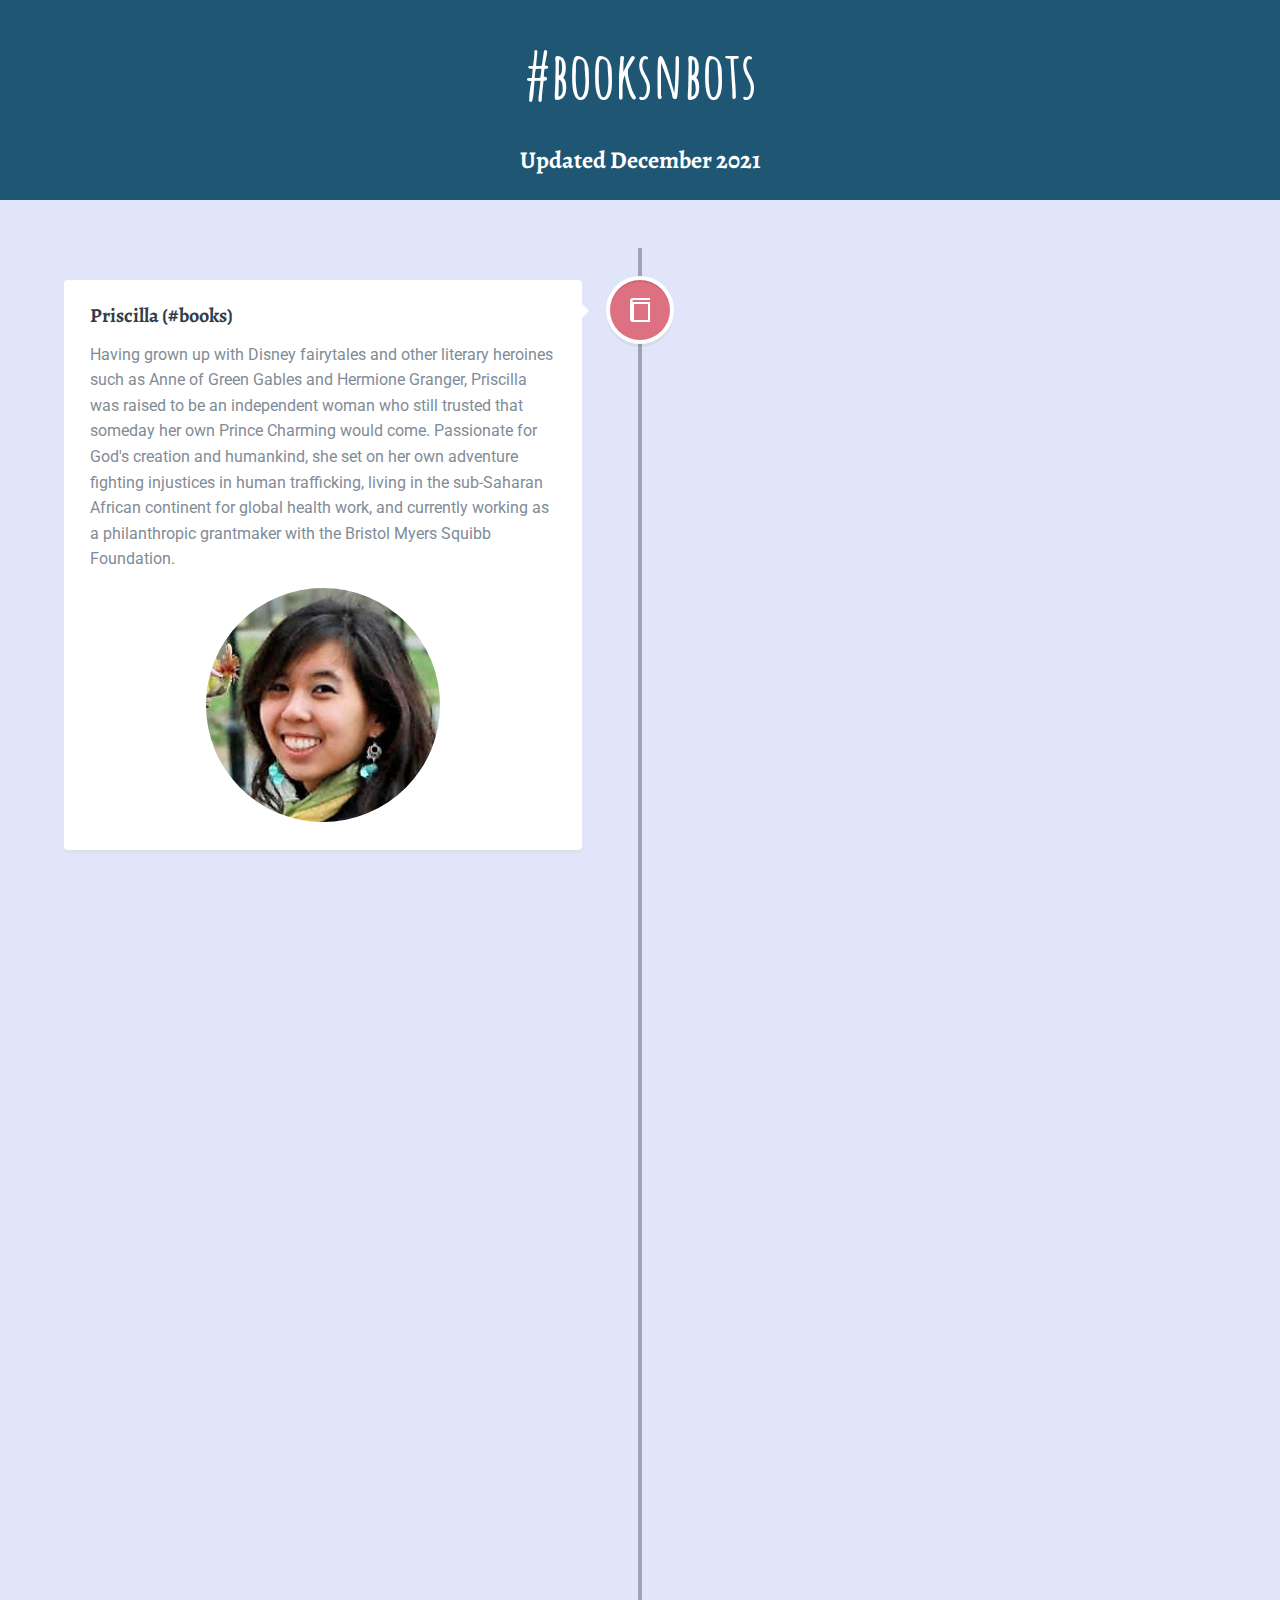
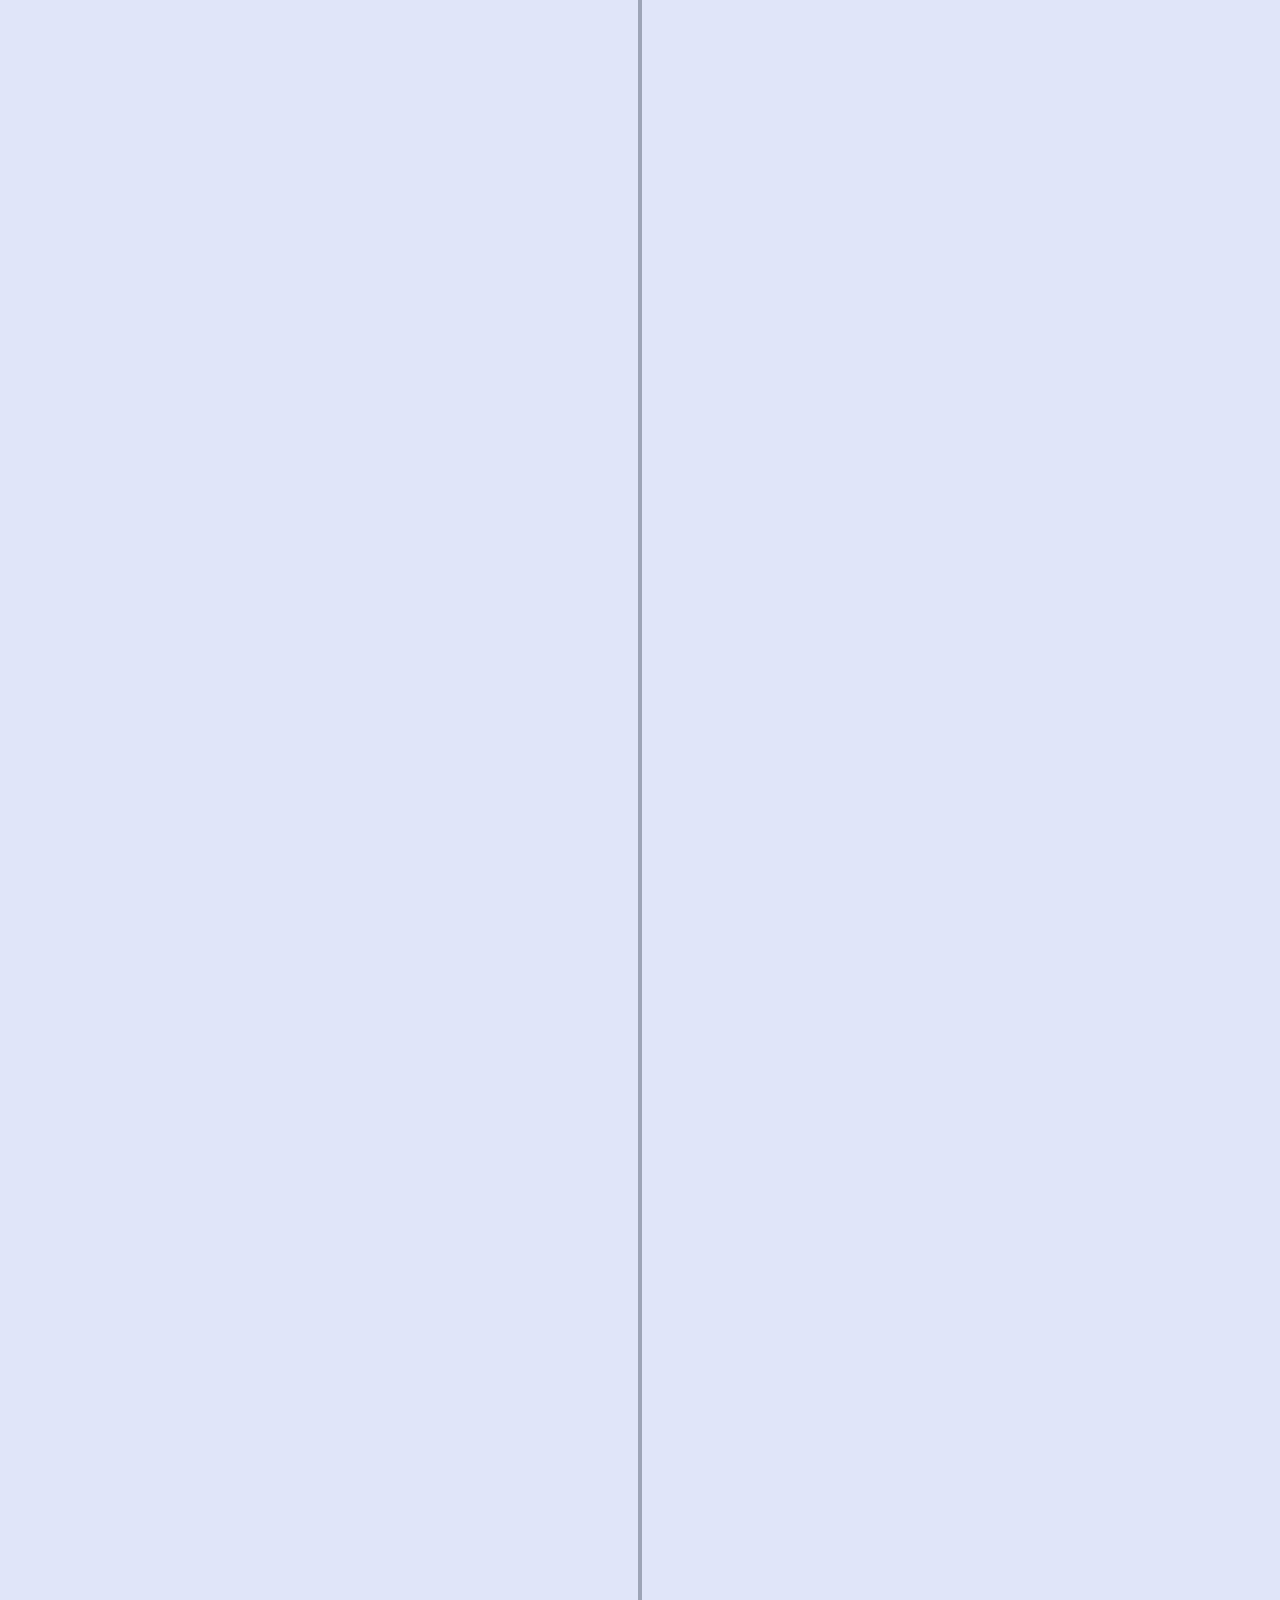
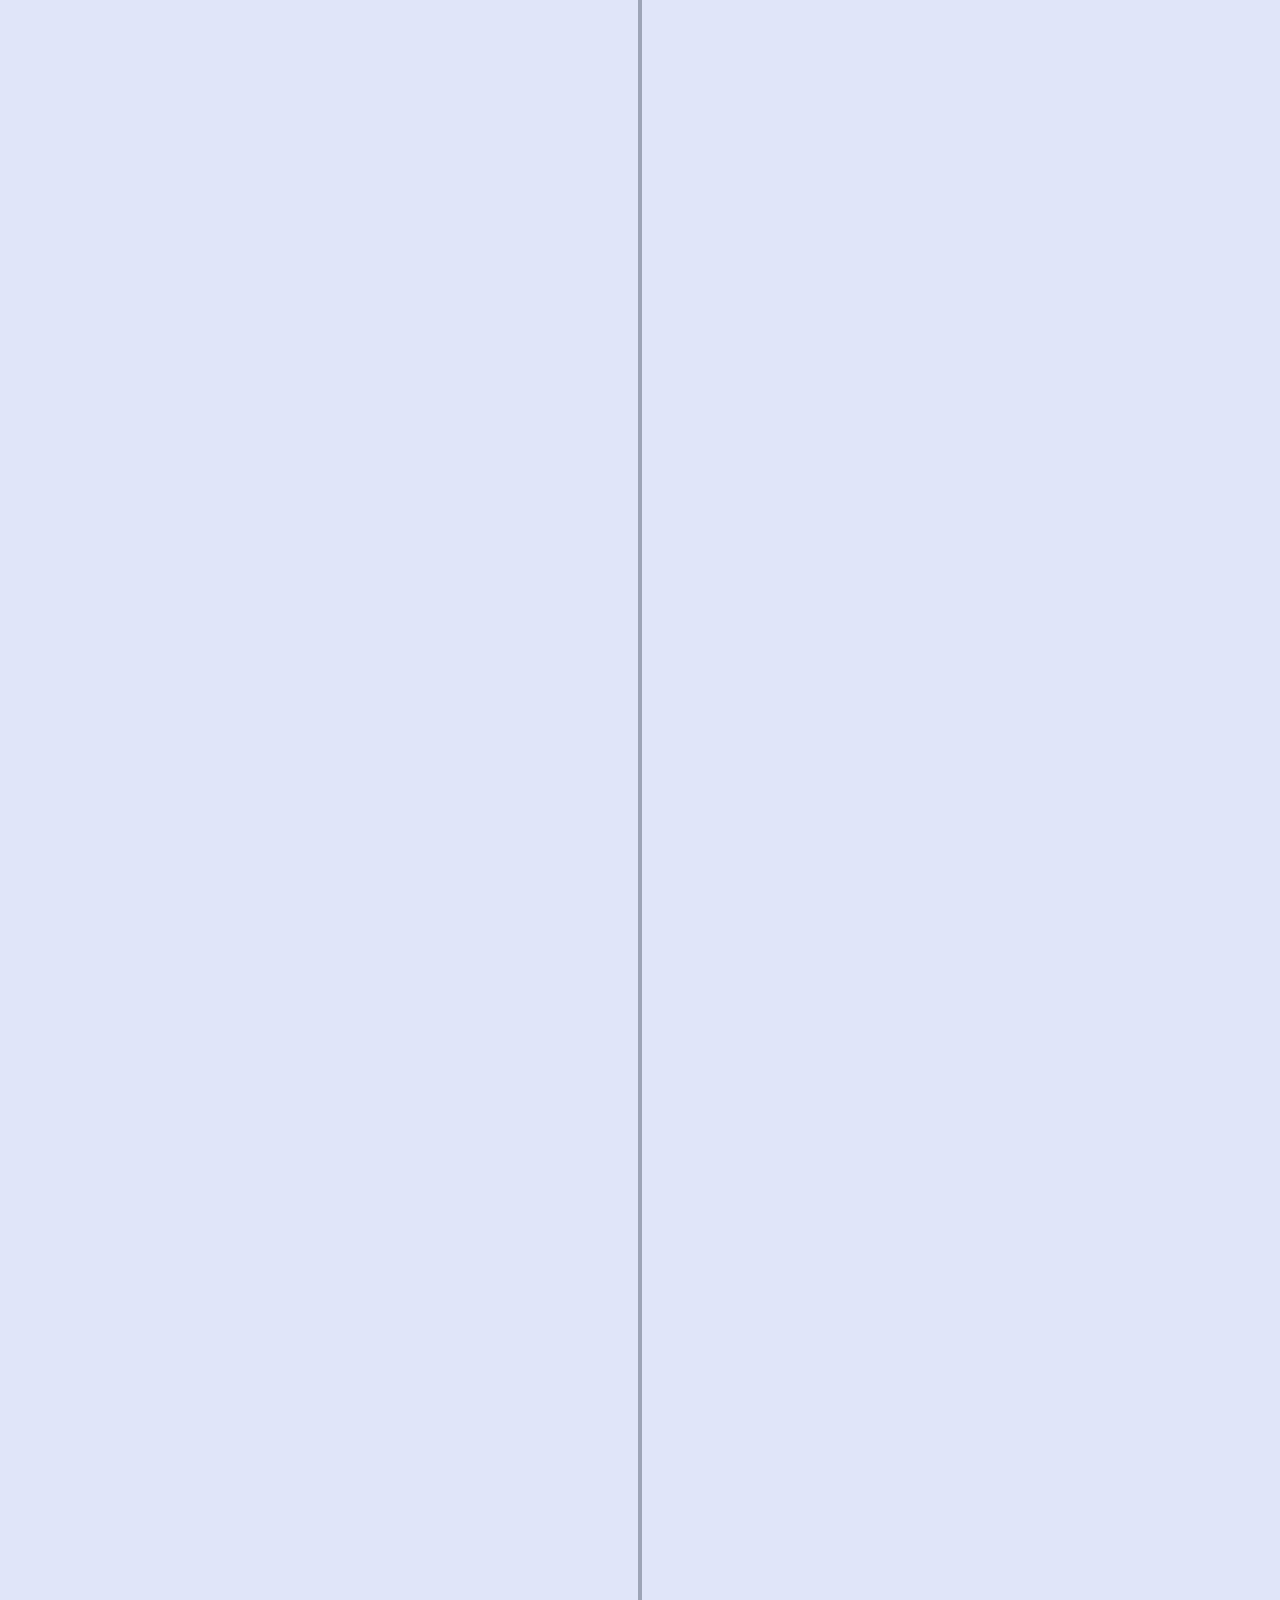
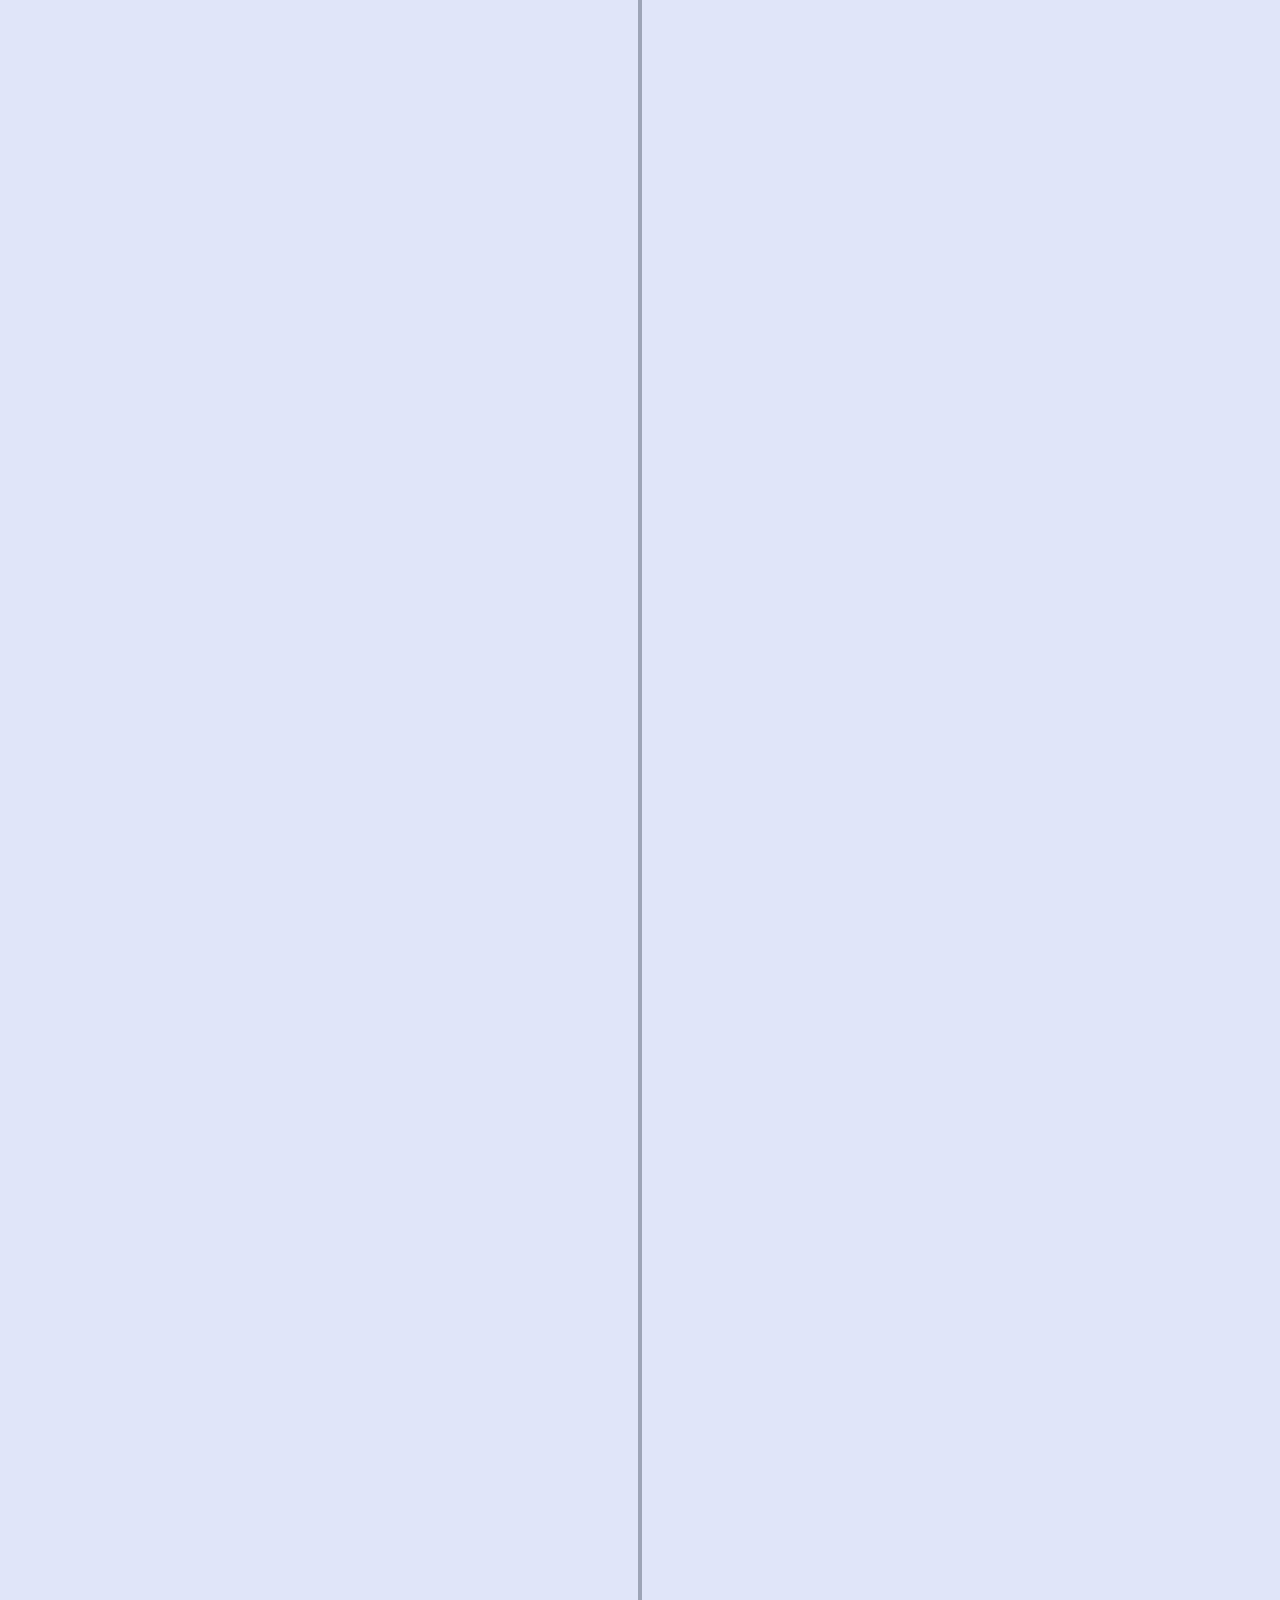
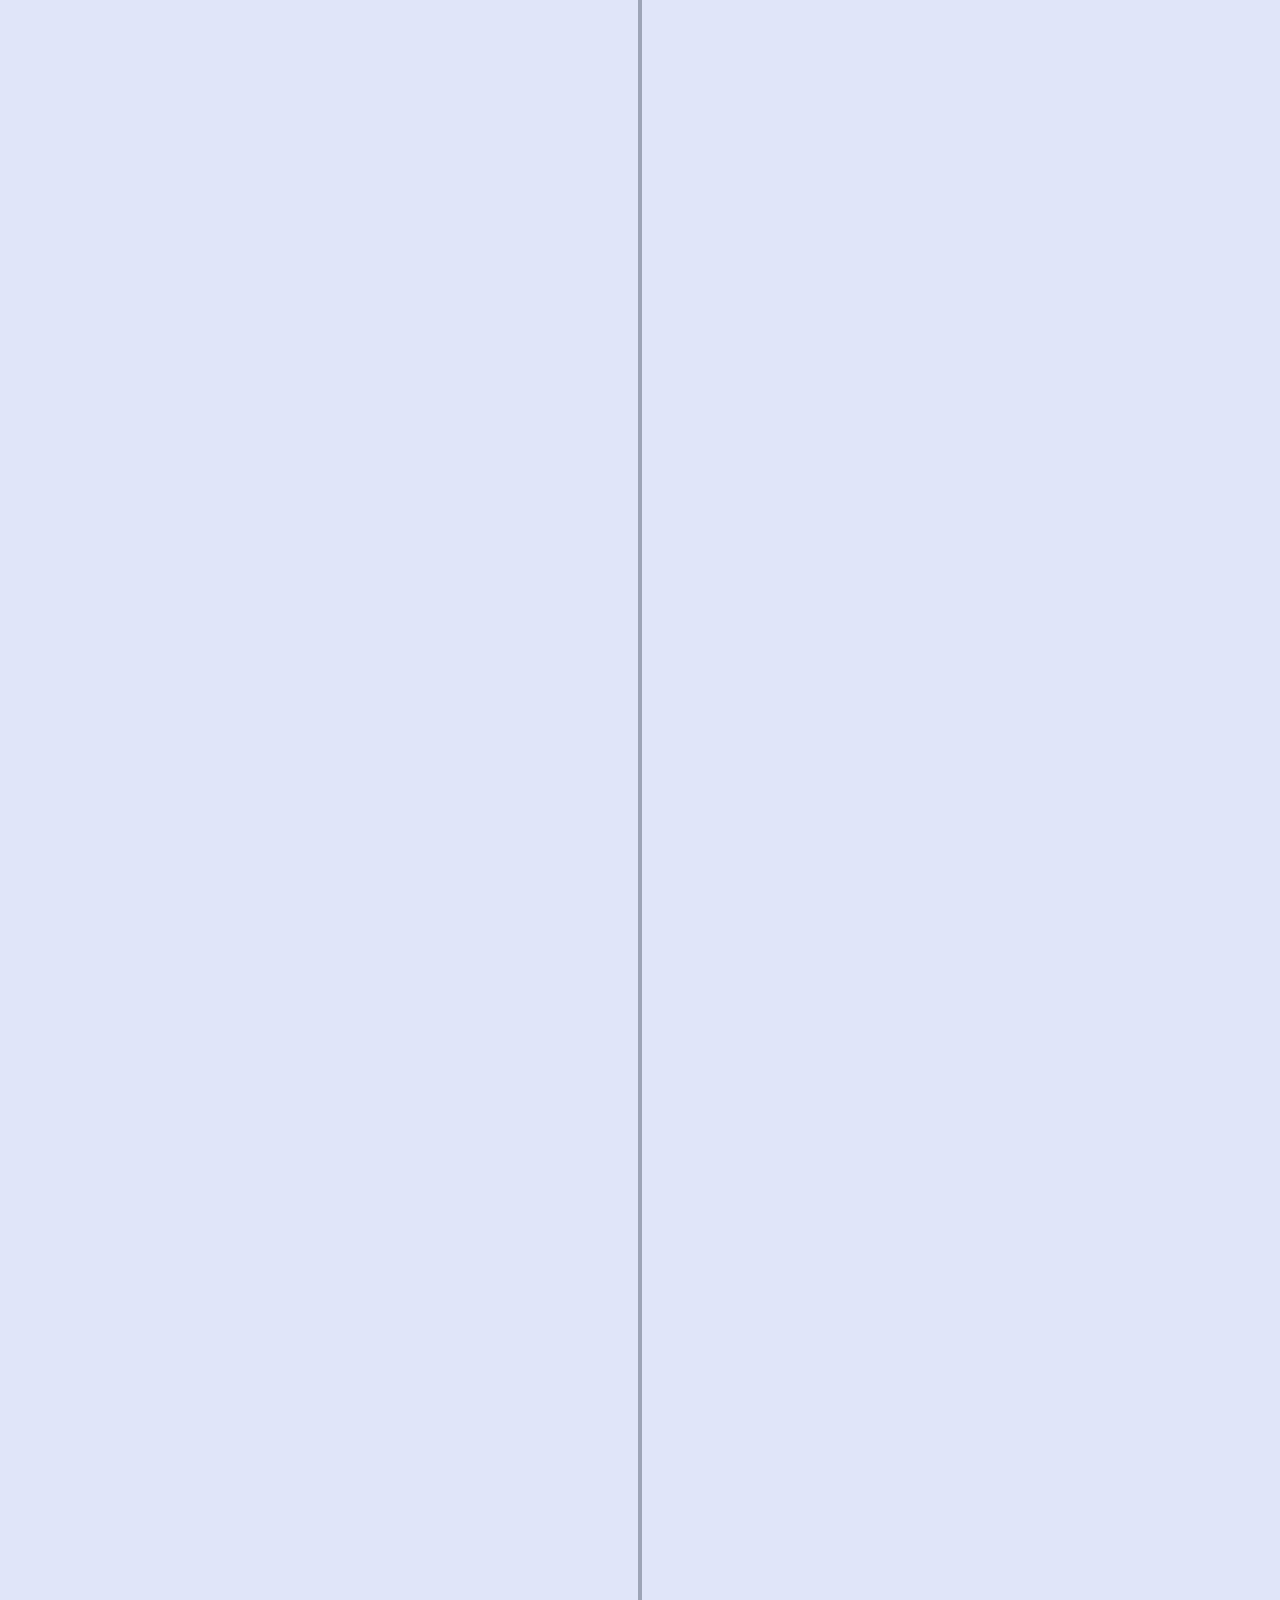
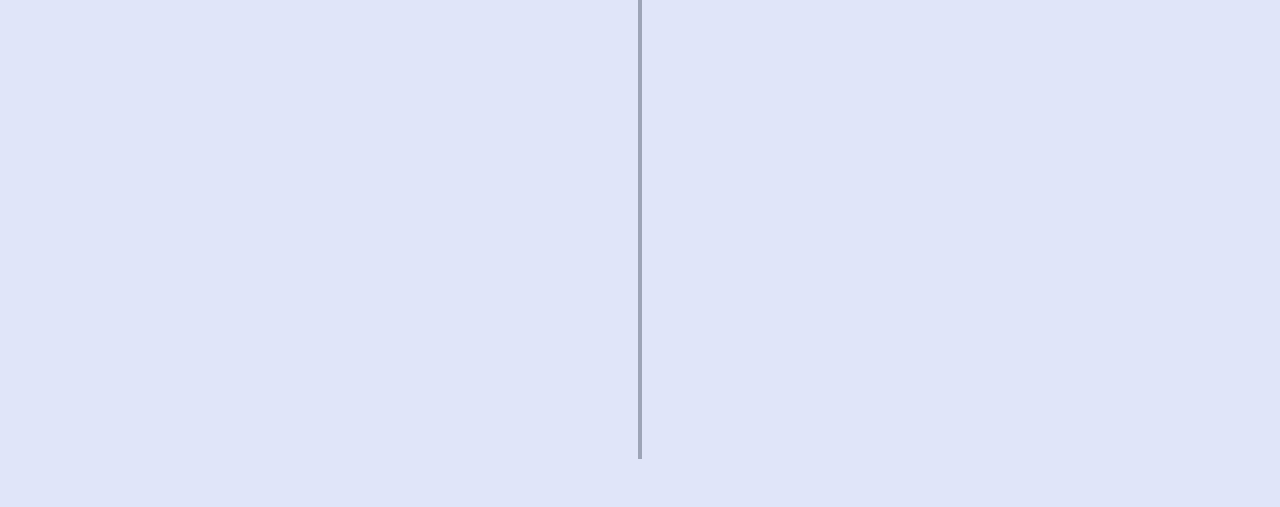
==== commit b66b3e3d: "update life" ====
--- a/index.html
+++ b/index.html
@@ -30,7 +30,7 @@
         <h1>#booksnbots</h1>
     </header>
     <header>
-        <h2>Updated November 2020</h2>
+        <h2>Updated December 2021</h2>
     </header>
 
     <section id="cd-timeline" class="cd-container">
@@ -59,7 +59,7 @@
 
             <div class="cd-timeline-content">
                 <h2>John (#bots)</h2>
-                <p>John is an aspiring astronomer. Despite his nerdy interests, John has always identified as a hard-core extravert and friend to all. He is wholeheartedly committed to serving his communities in the school, church, and neighborhood.</p>
+                <p>John is an astronomer. Despite his nerdy interests, John has always identified as a hard-core extravert and friend to all. He is wholeheartedly committed to serving his communities in the school, church, and neighborhood.</p>
                 <p>His moniker, "bots," derives from both his love of botany and his slightly robotic (or un-emotional) temperament.</p>
                 <p></p>
                 <center><img src="img/john.jpg" class="img-medium-circle"></center>
@@ -363,6 +363,45 @@
             </div>
         </div> 
 
+        <!-- Bethel's First Year -->
+        <div class="cd-timeline-block">
+            <div class="cd-timeline-img cd-baby">
+                <img src="img/cd-icon-baby.svg" alt="Bethel">
+            </div> 
+
+            <div class="cd-timeline-content" title="Use arrow keys or click and drag to see more pictures.">
+                <h2>Year One of Parenthood</h2>
+                <div class="photo-carousel">
+                    <div>
+                        <img src="img/2021/snow.jpg">
+                        <center>
+                            <p>Bethel's first snow</p>
+                        </center>
+                    </div>
+                    <div>
+                        <img src="img/2021/new-house.jpg">
+                        <center>
+                            <p>We bought a house</p>
+                        </center>
+                    </div>
+                    <div>
+                        <img src="img/2021/chincoteague.jpg">
+                        <center>
+                            <p>First family vacation at Chincoteague</p>
+                        </center>
+                    </div>        
+                    <div>
+                        <img src="img/2021/halloween.jpg">
+                        <center>
+                            <p>Dressing up as bubble tea for Halloween</p>
+                        </center>
+                    </div>
+                </div>
+                <span class="cd-date">November 2020 - 2021</span>
+            </div>
+        </div> 
+
+
     </section> <!-- cd-timeline -->
 
 <script src="https://ajax.googleapis.com/ajax/libs/jquery/1.11.0/jquery.min.js"></script>
--- a/css/style.css
+++ b/css/style.css
@@ -99,13 +99,13 @@
   header h1 {
     font-size: 48px;
     font-size: 4.0rem;
-    height: 100px;
-    line-height: 100px;
+    height: 120px;
+    line-height: 150px;
   }
   header h2 {
   color: white;
   font-size: 24px;
-  font-size: 1.8rem;
+  font-size: 1.5rem;
   height: 80px;
   line-height: 80px;
 }
@@ -199,7 +199,7 @@
   background: #4B5B25;
 }
 .cd-timeline-img.cd-baby{
-  background: #FBC02;
+  background: #FBC02D;
 }
 
 
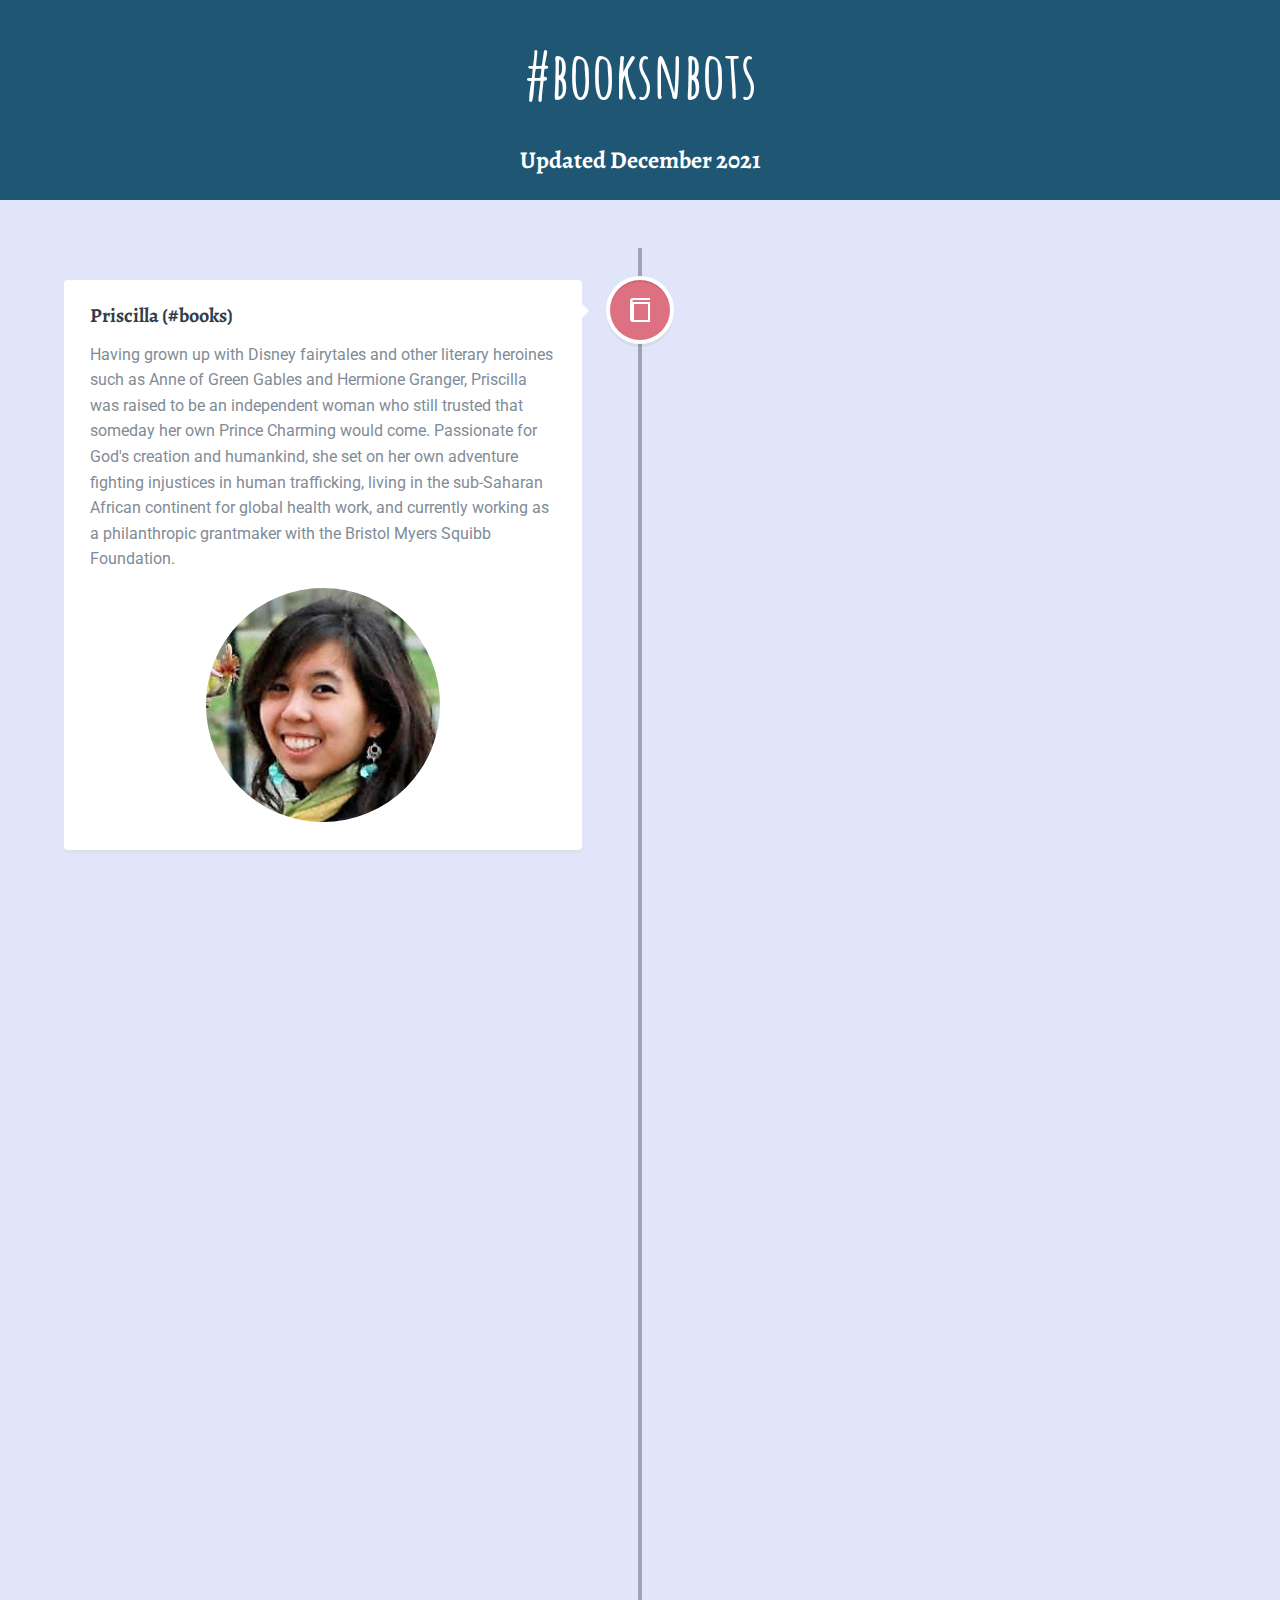
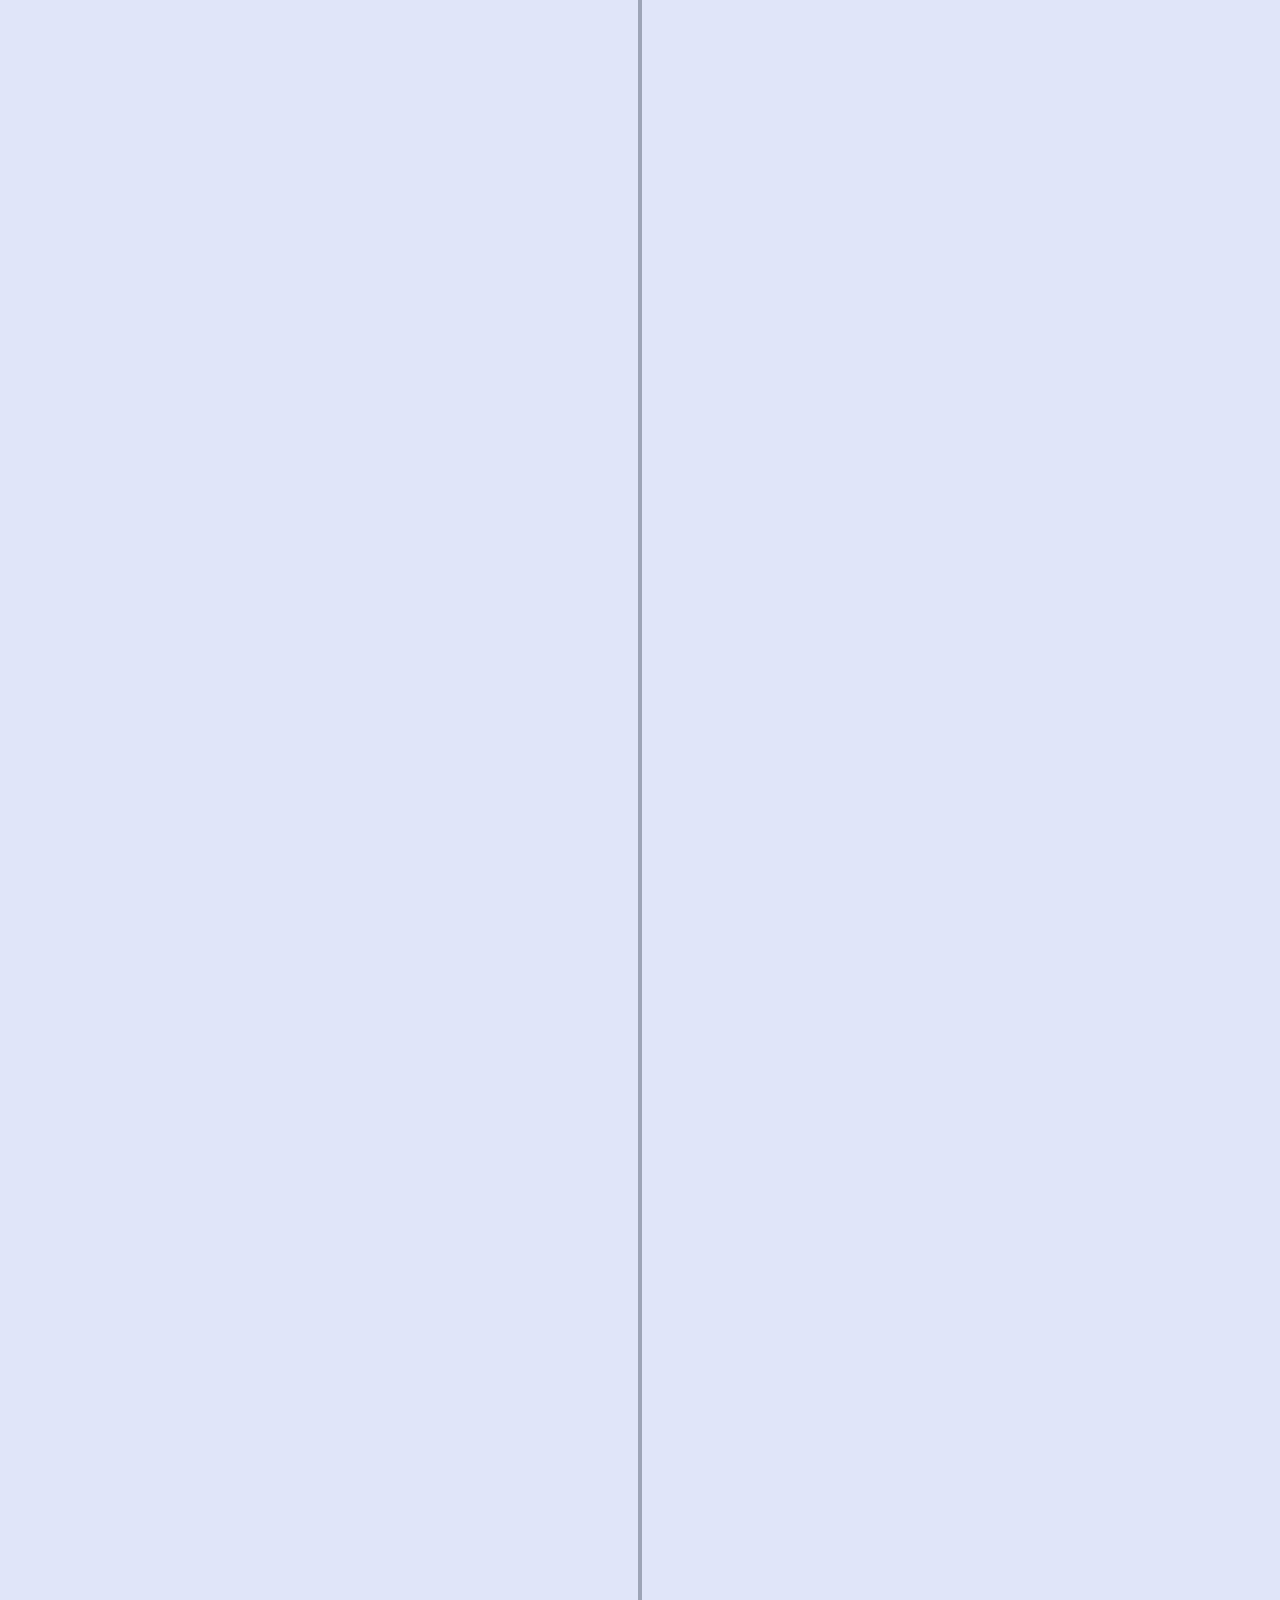
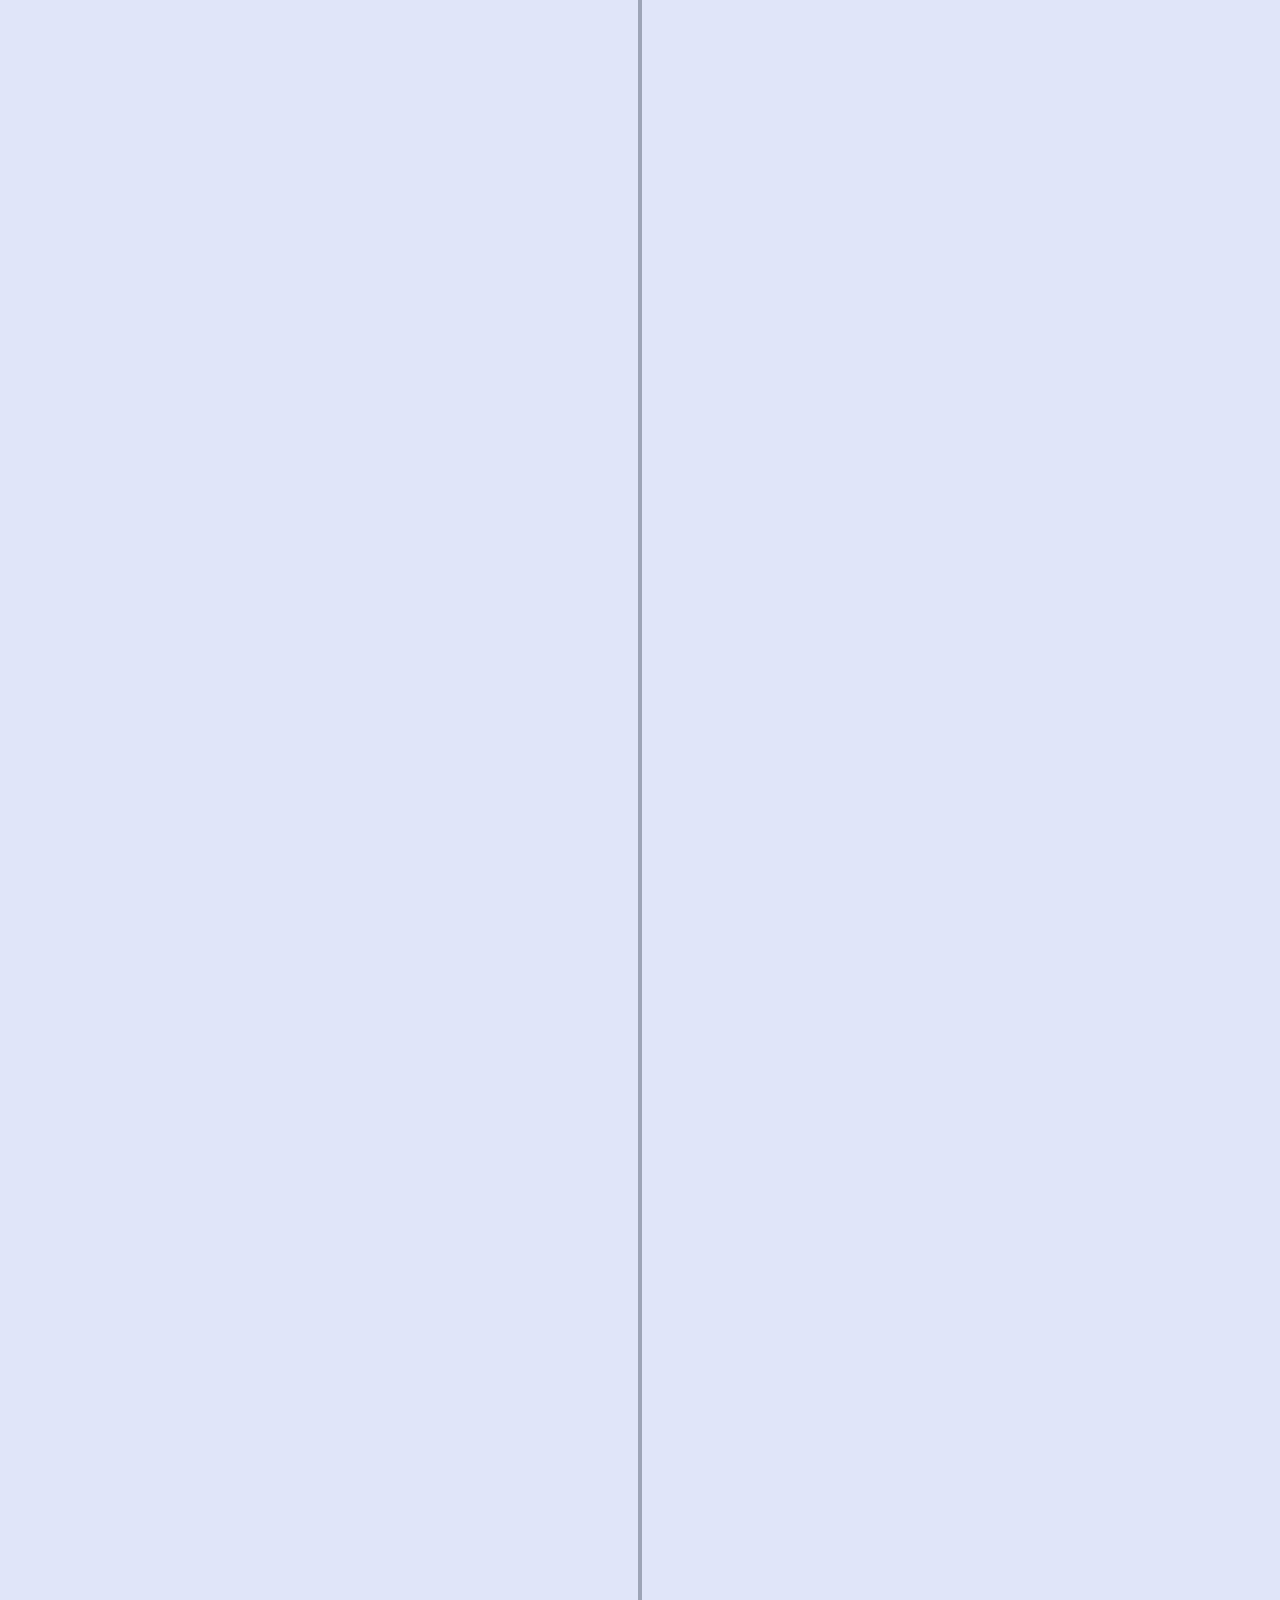
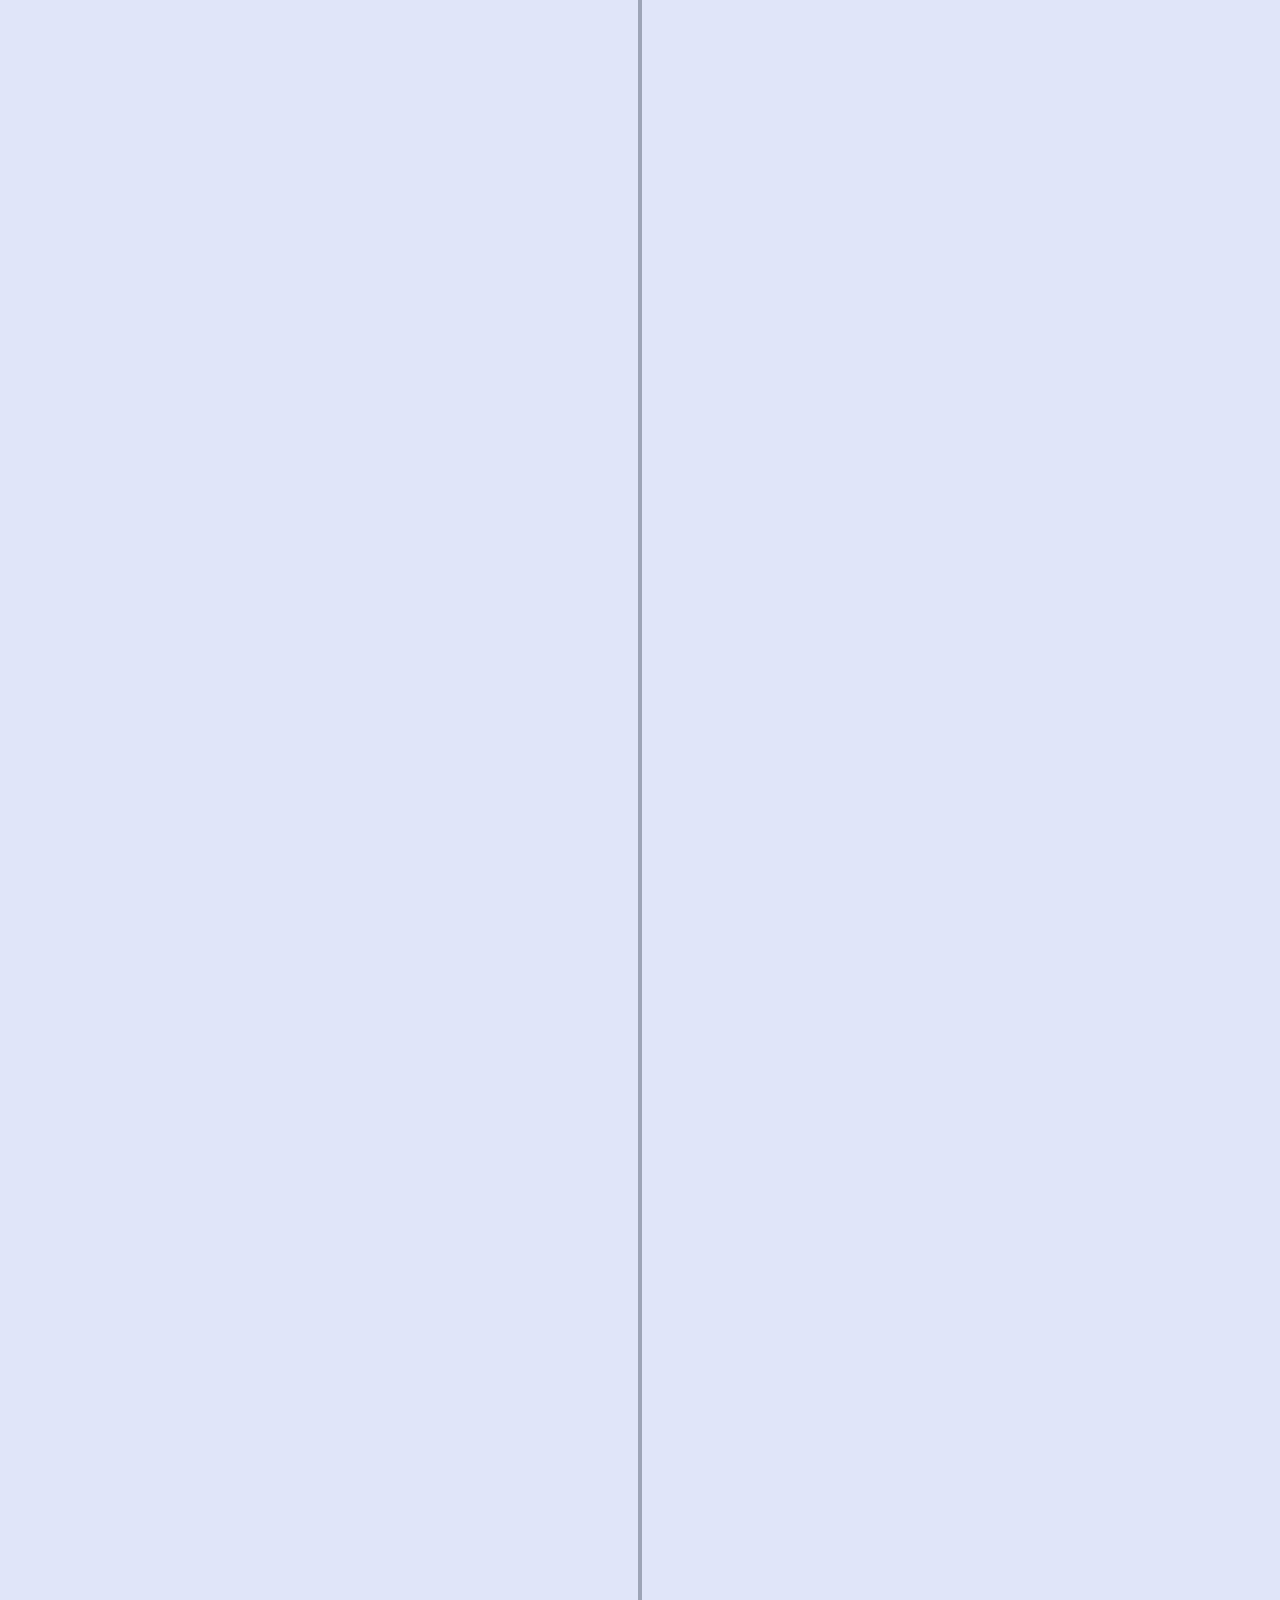
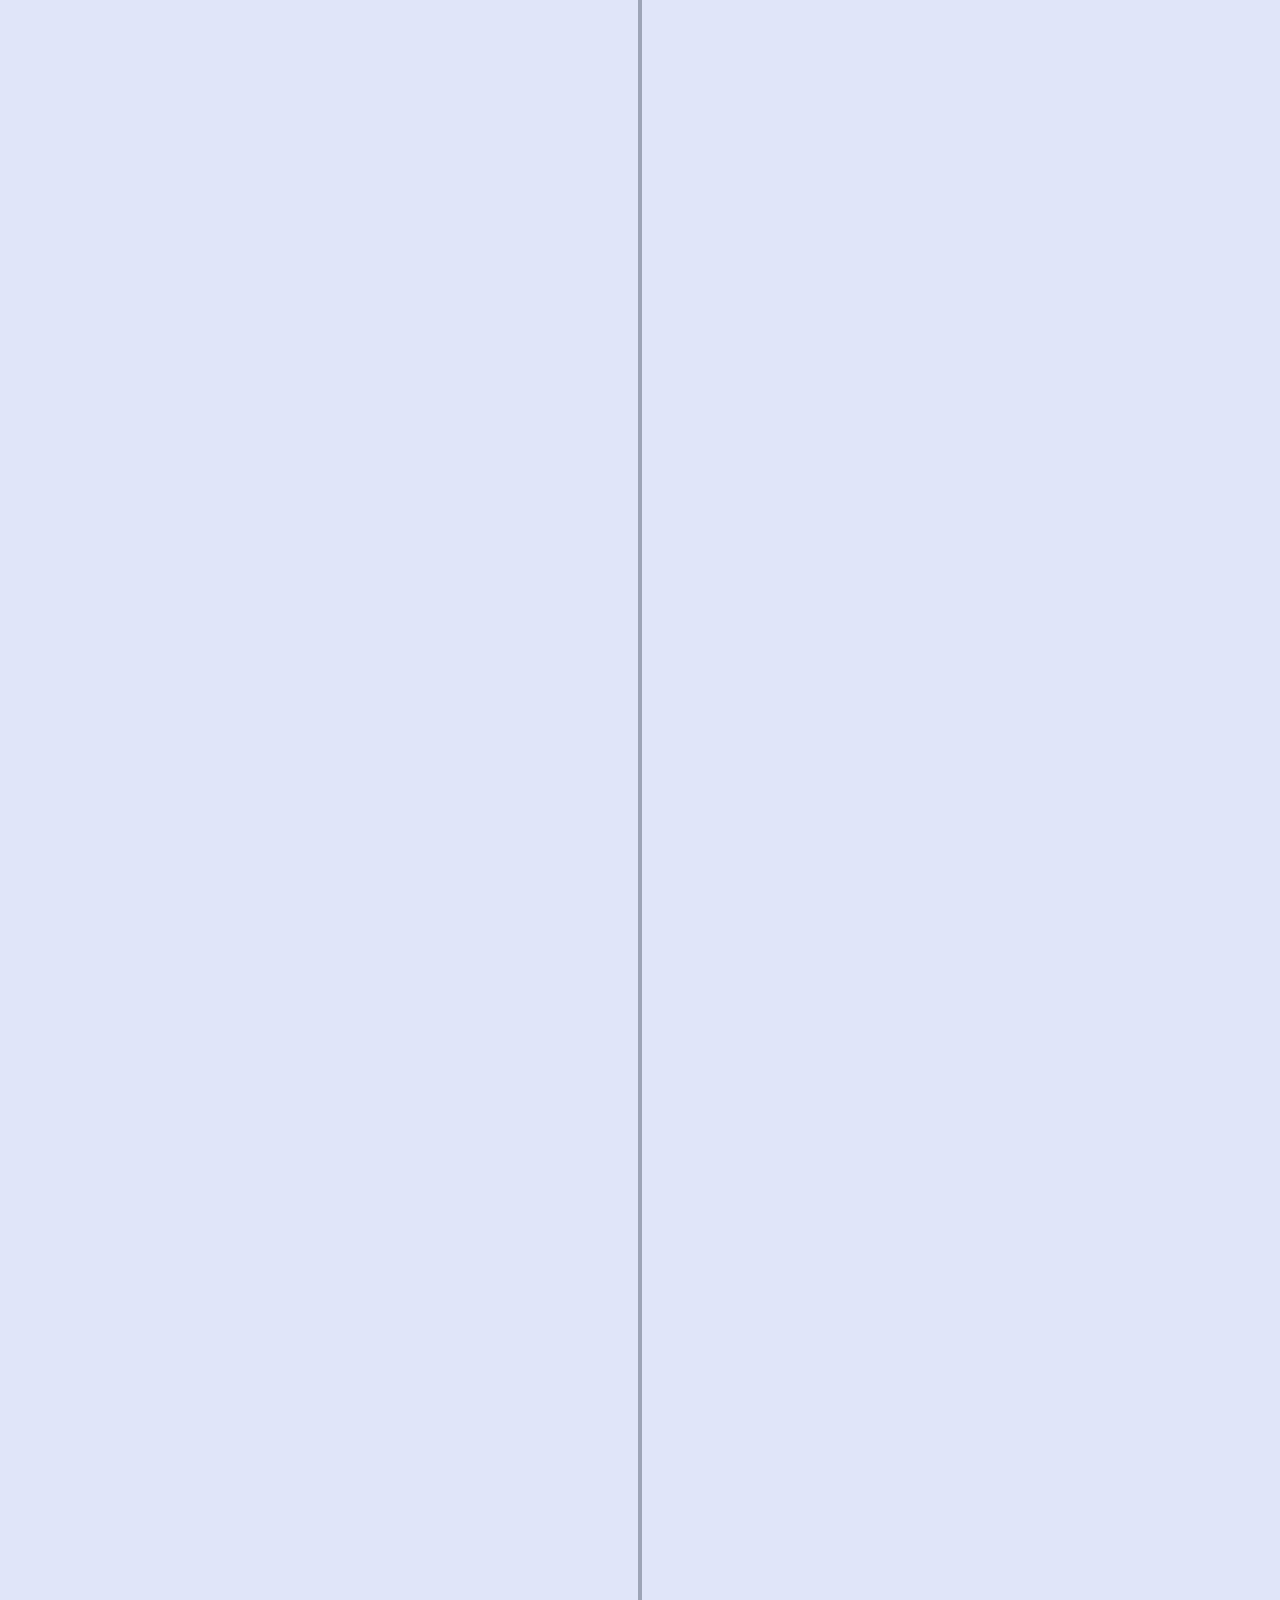
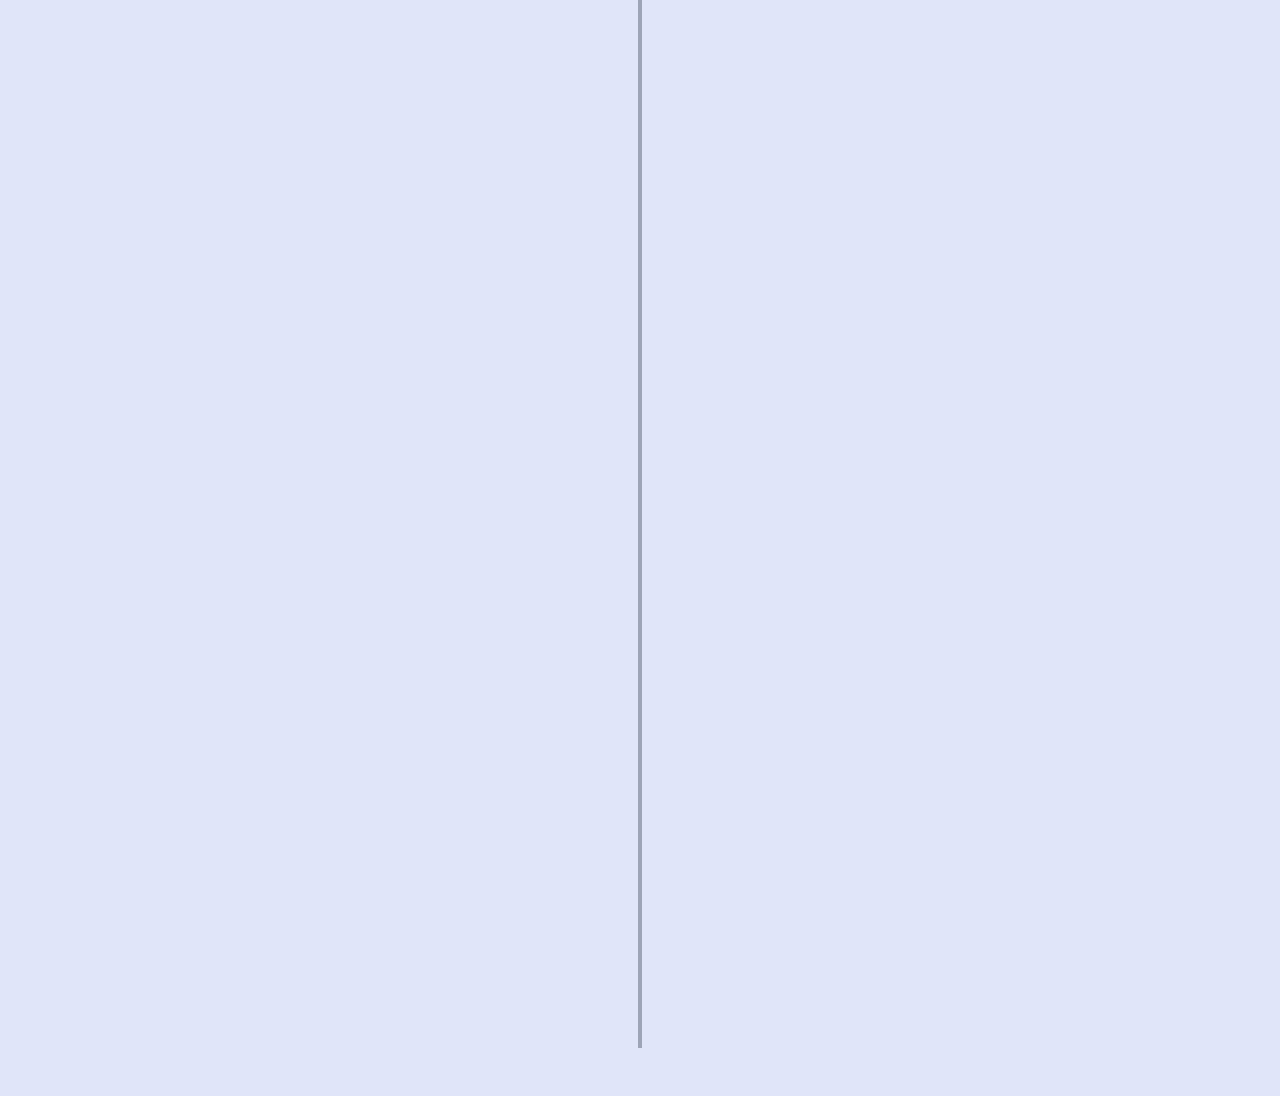
==== commit 68c14b11: "updates" ====
--- a/index.html
+++ b/index.html
@@ -401,6 +401,50 @@
             </div>
         </div> 
 
+        <!-- Priscilla's sabbatical year -->
+        <div class="cd-timeline-block">
+            <div class="cd-timeline-img cd-books">
+                <img src="img/cd-icon-book.svg" alt="Priscilla">
+            </div> 
+
+            <div class="cd-timeline-content" title="Use arrow keys or click and drag to see more pictures.">
+                <h2>Priscilla's Sabbatical Year</h2>
+                <div class="photo-carousel">
+                    <div>
+                        <img src="img/2022-2023/four-generations.jpg">
+                        <center>
+                            <p> Four generations of Yu > Ko > Wu</p>
+                        </center>
+                    </div>
+                    <div>
+                        <img src="img/2022-2023/orioles.jpg">
+                        <center>
+                            <p>Joining in the O's magic</p>
+                        </center>
+                    </div>
+                    <div>
+                        <img src="img/2022-2023/amalfi.jpg">
+                        <center>
+                            <p>Enjoying limoncello in Amalfi Coast</p>
+                        </center>
+                    </div>        
+                    <div>
+                        <img src="img/2022-2023/neverland.jpg">
+                        <center>
+                            <p>Peter Pan, Captain Hook, and Tick-Tock the Croc</p>
+                        </center>
+                    </div>
+                    <div>
+                        <img src="img/2022-2023/santa-barbara.jpg">
+                        <center>
+                            <p>Spending a month at KITP in Santa Barbara</p>
+                        </center>
+                    </div>
+                </div>
+                <span class="cd-date">April 2022 - March 2023</span>
+            </div>
+        </div> 
+
 
     </section> <!-- cd-timeline -->
 
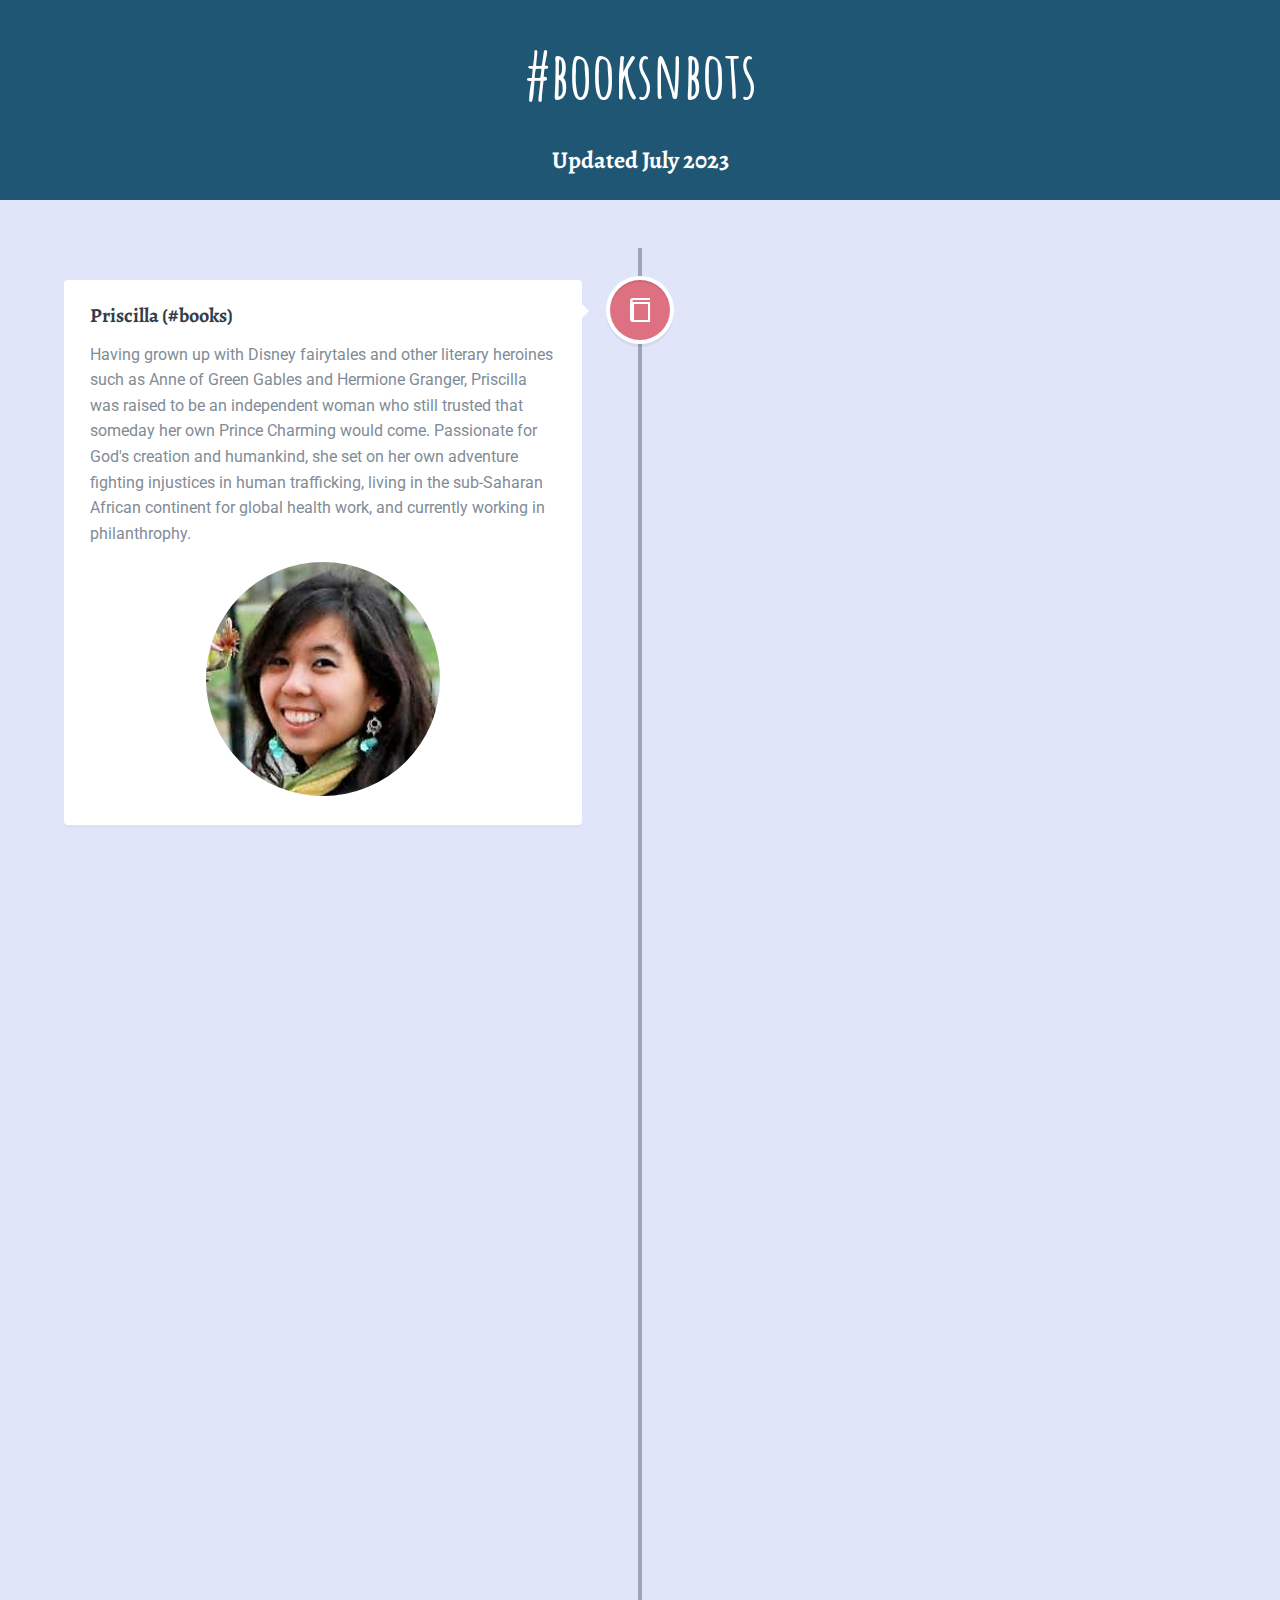
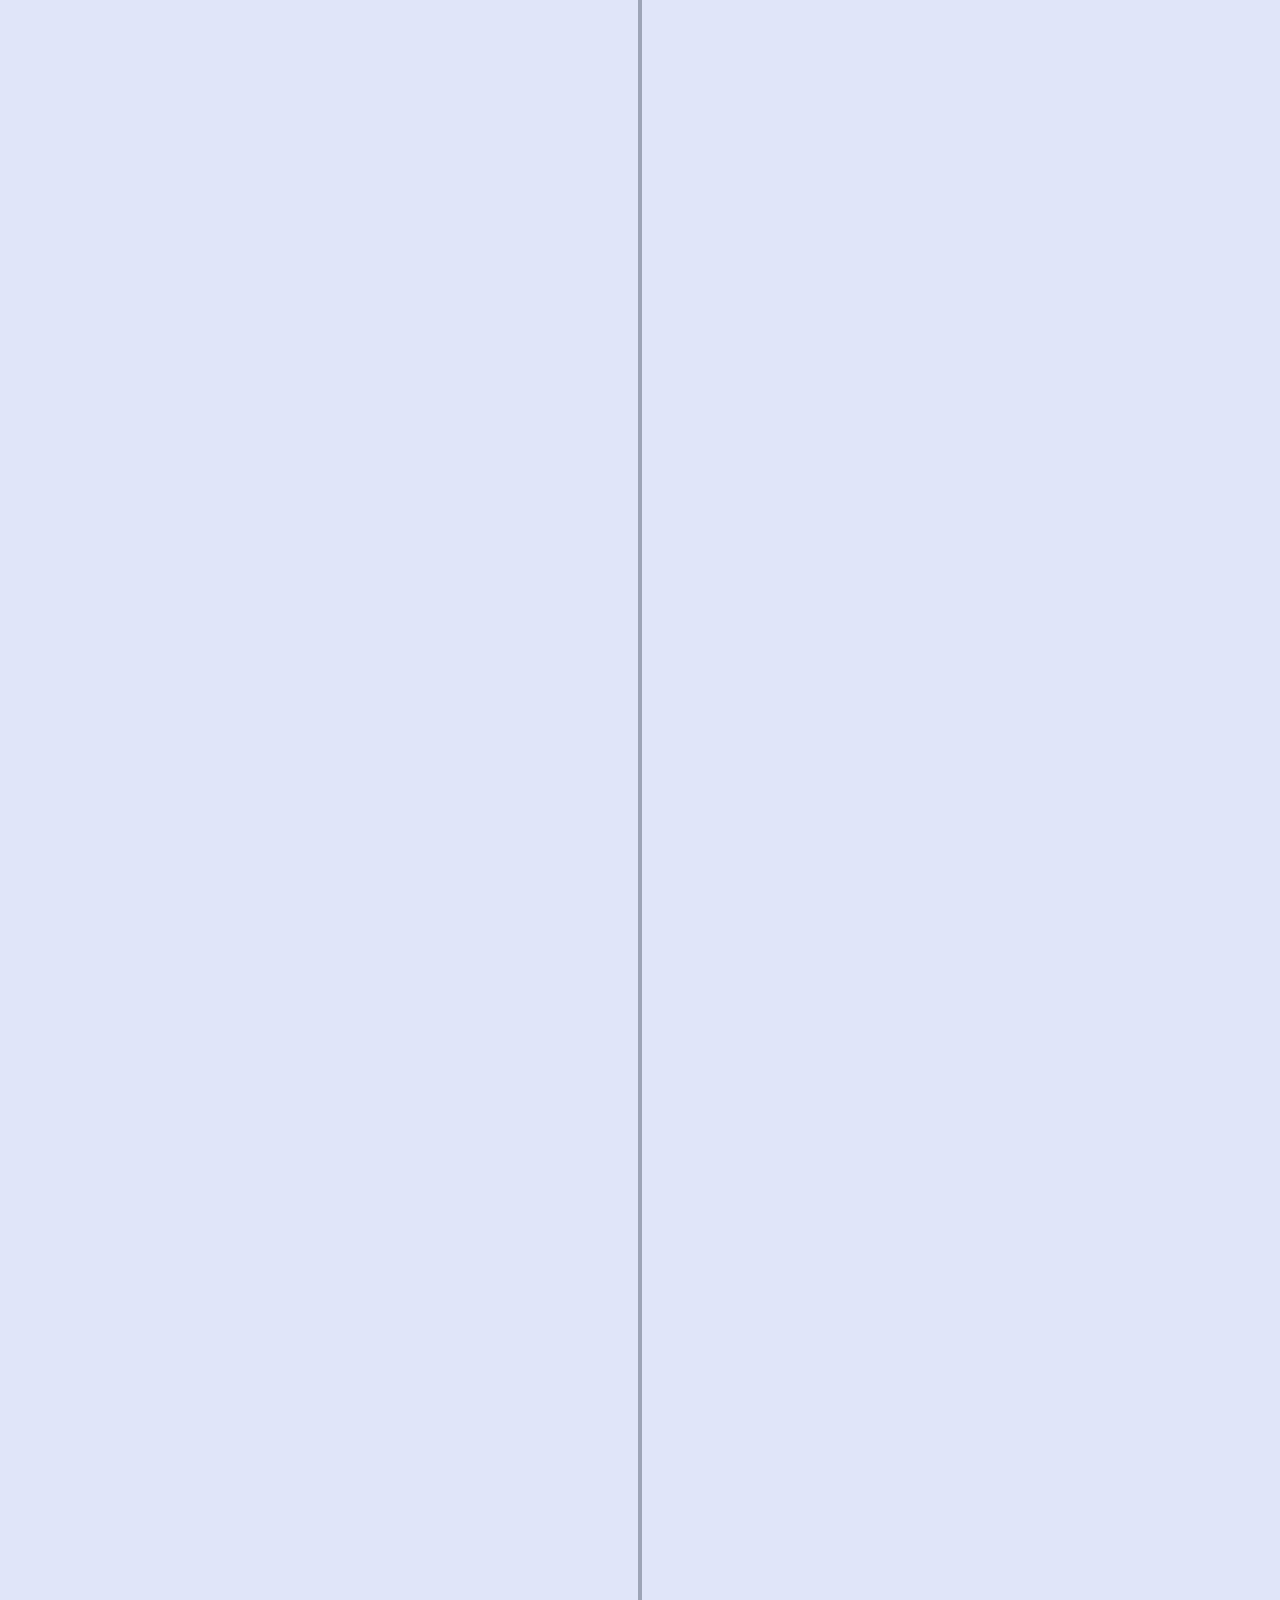
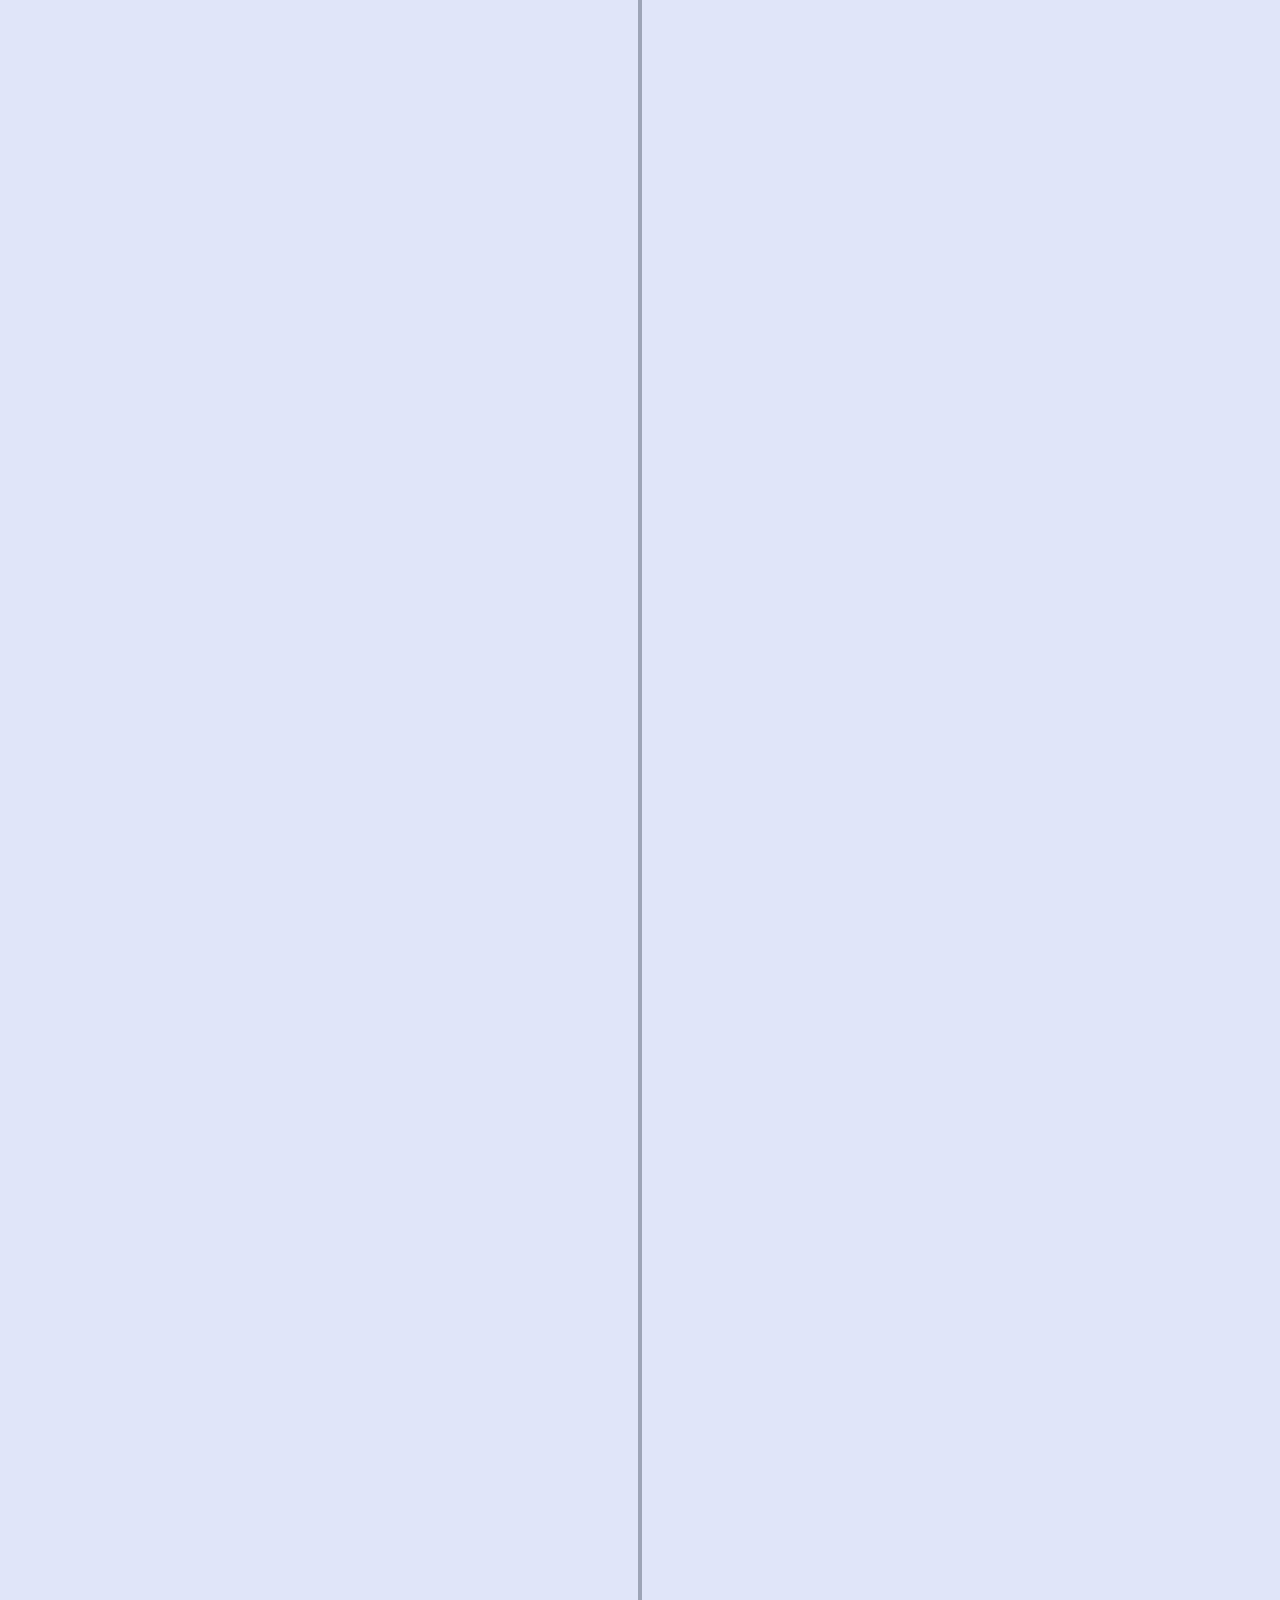
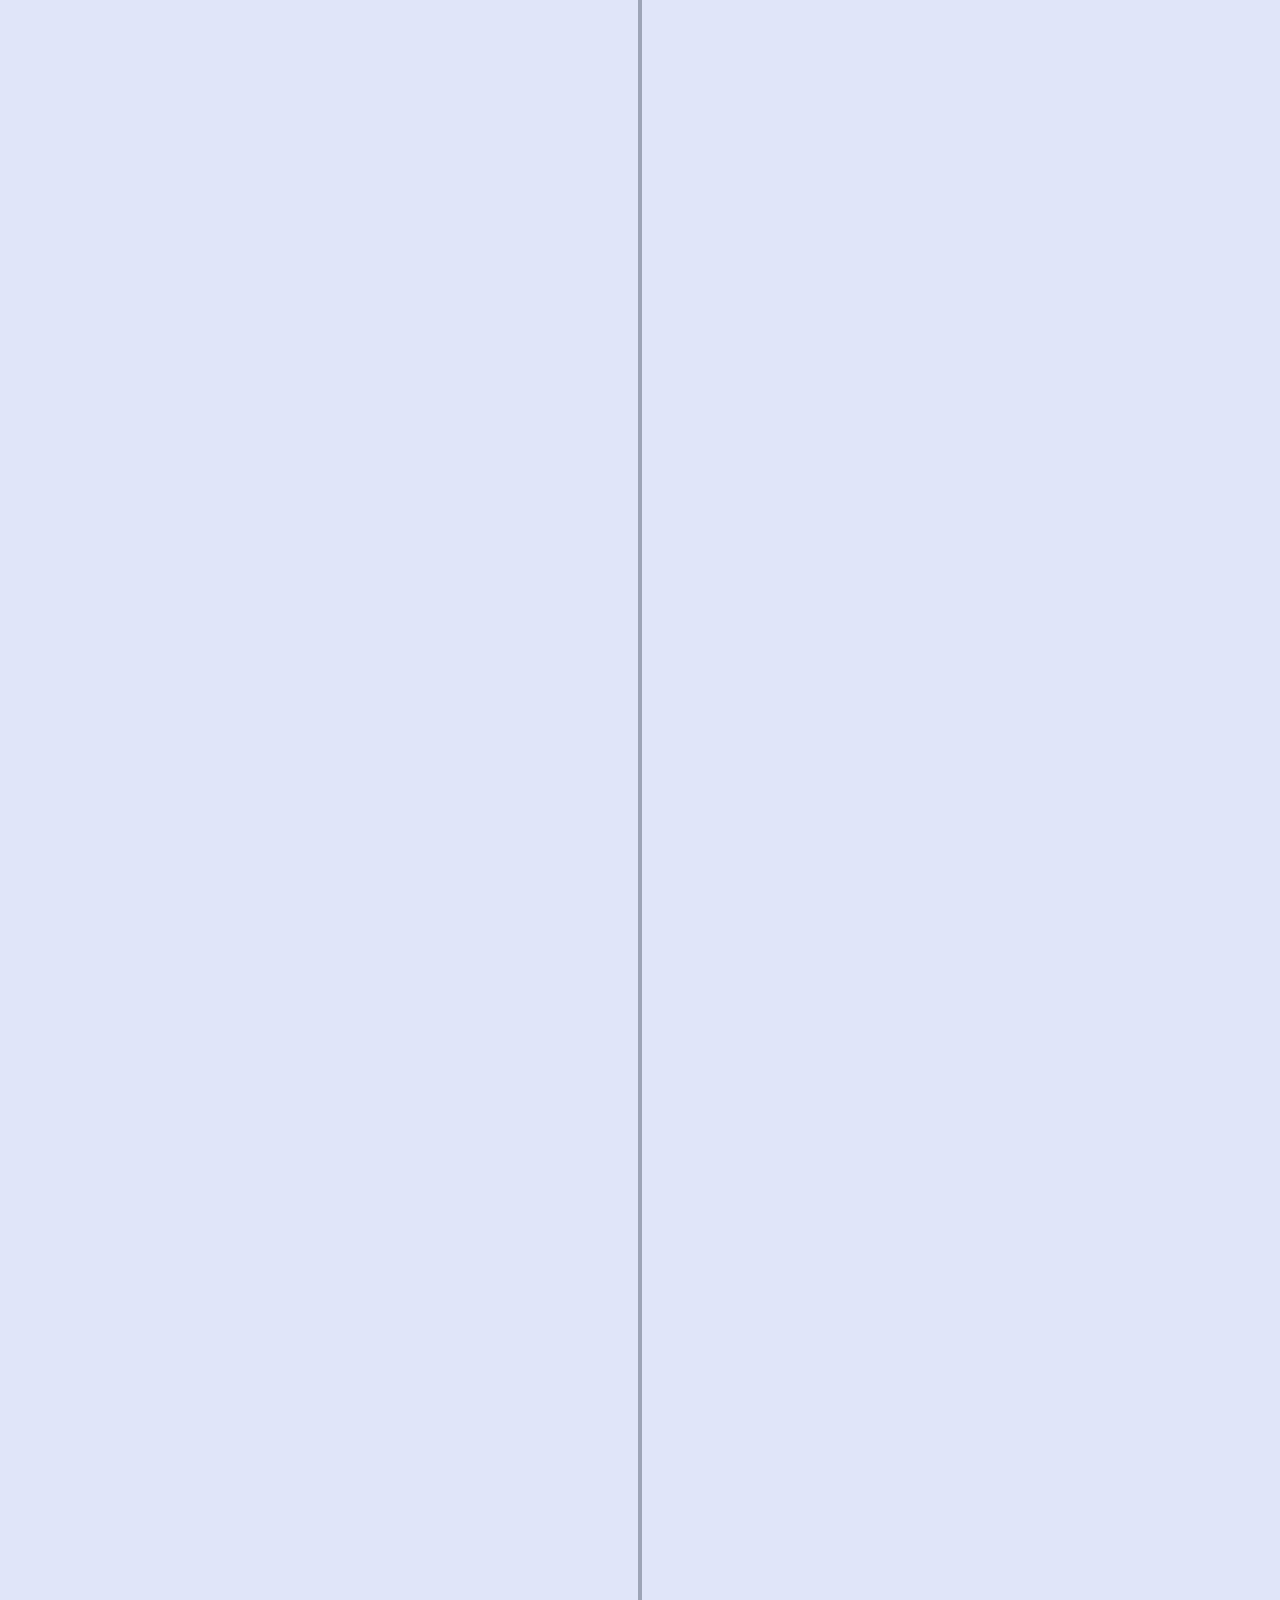
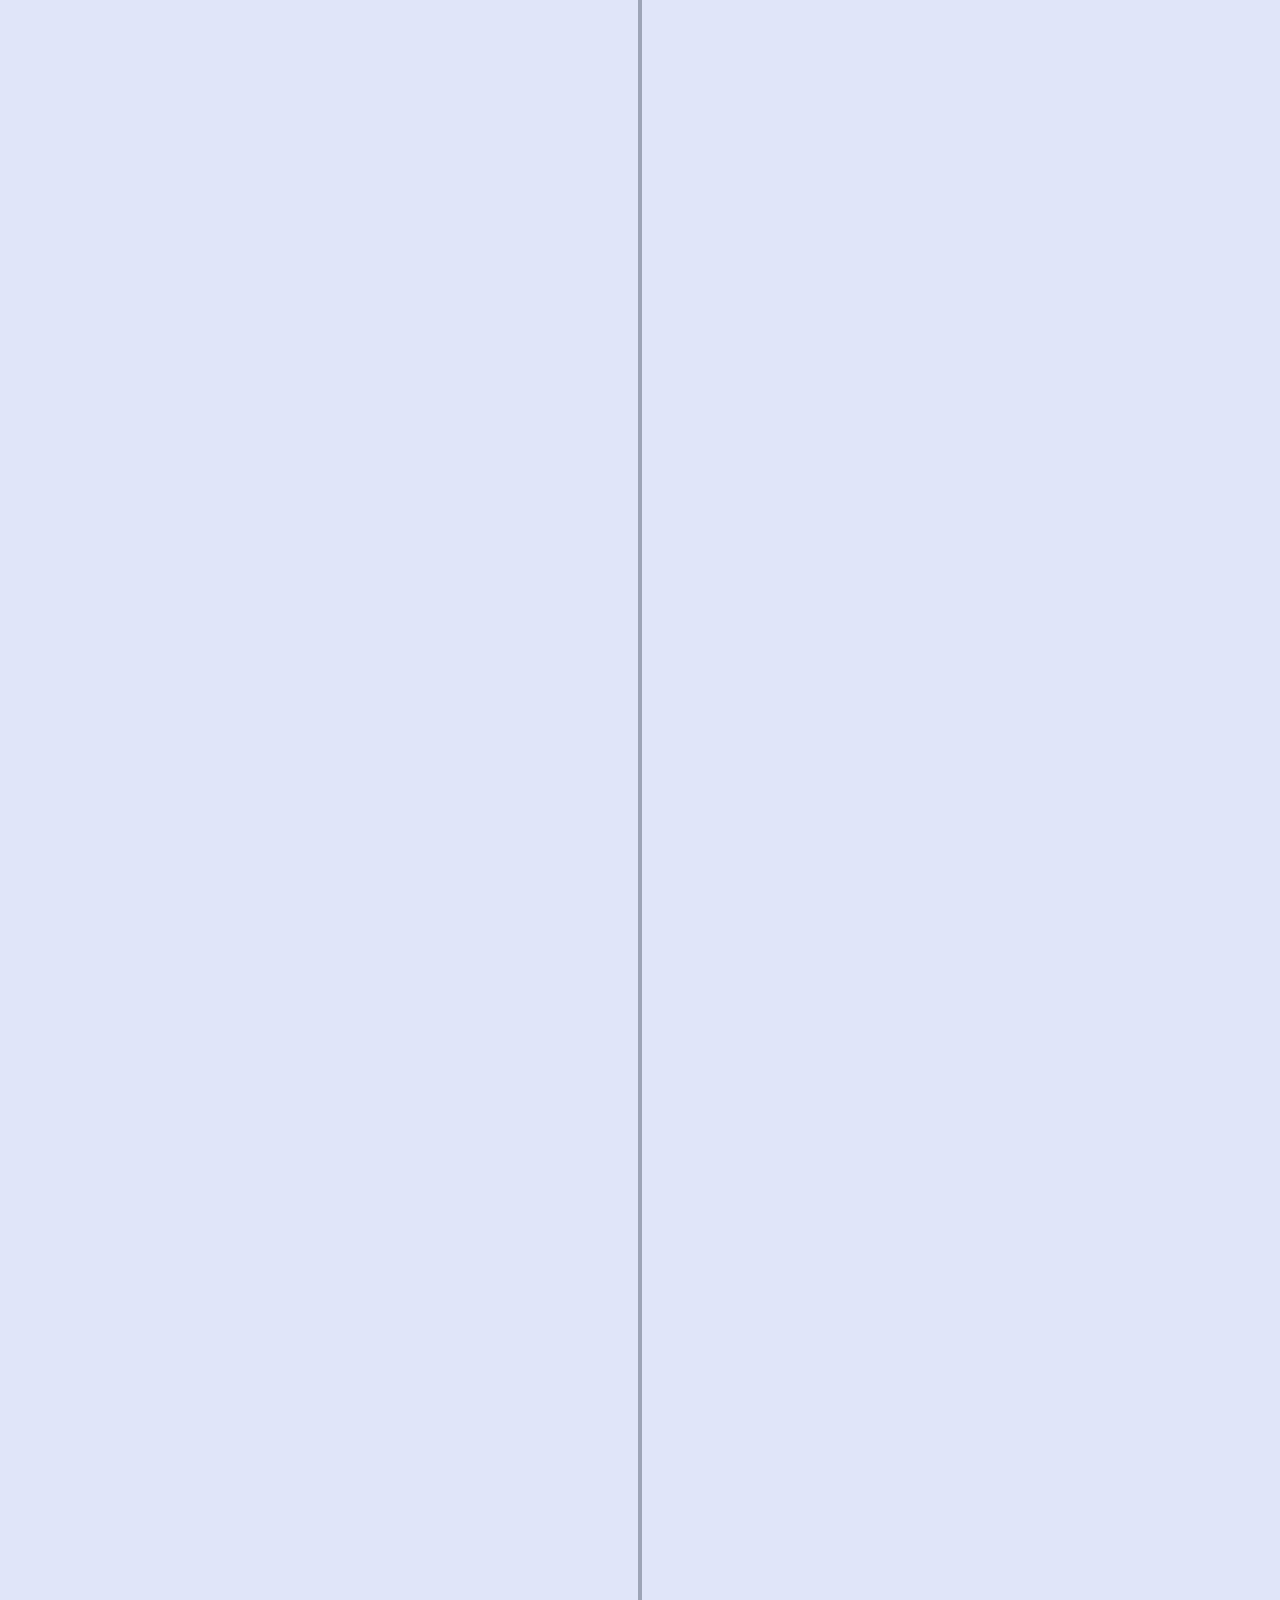
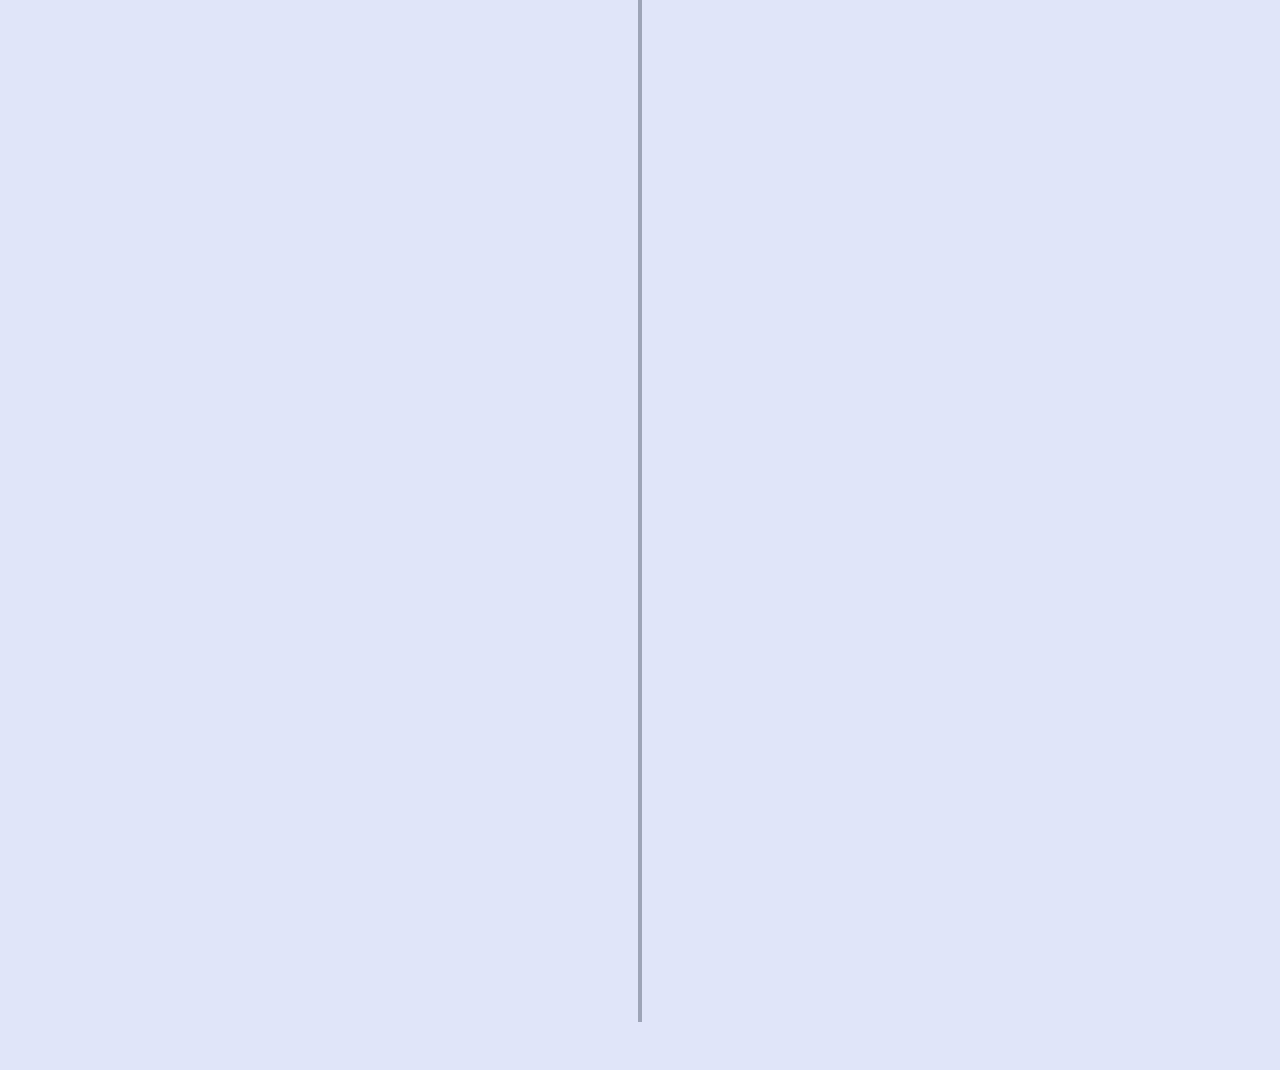
==== commit 86f945ee: "update timestamp" ====
--- a/index.html
+++ b/index.html
@@ -30,7 +30,7 @@
         <h1>#booksnbots</h1>
     </header>
     <header>
-        <h2>Updated December 2021</h2>
+        <h2>Updated July 2023</h2>
     </header>
 
     <section id="cd-timeline" class="cd-container">
@@ -45,7 +45,7 @@
 
             <div class="cd-timeline-content">
                 <h2>Priscilla (#books)</h2>
-                <p>Having grown up with Disney fairytales and other literary heroines such as Anne of Green Gables and Hermione Granger, Priscilla was raised to be an independent woman who still trusted that someday her own Prince Charming would come. Passionate for God's creation and humankind, she set on her own adventure fighting injustices in human trafficking, living in the sub-Saharan African continent for global health work, and currently working as a philanthropic grantmaker with the Bristol Myers Squibb Foundation. </p>
+                <p>Having grown up with Disney fairytales and other literary heroines such as Anne of Green Gables and Hermione Granger, Priscilla was raised to be an independent woman who still trusted that someday her own Prince Charming would come. Passionate for God's creation and humankind, she set on her own adventure fighting injustices in human trafficking, living in the sub-Saharan African continent for global health work, and currently working in philanthrophy. </p>
                 <p></p>
                 <center><img src="img/priscilla.jpg" class="img-medium-circle"></center>
             </div>
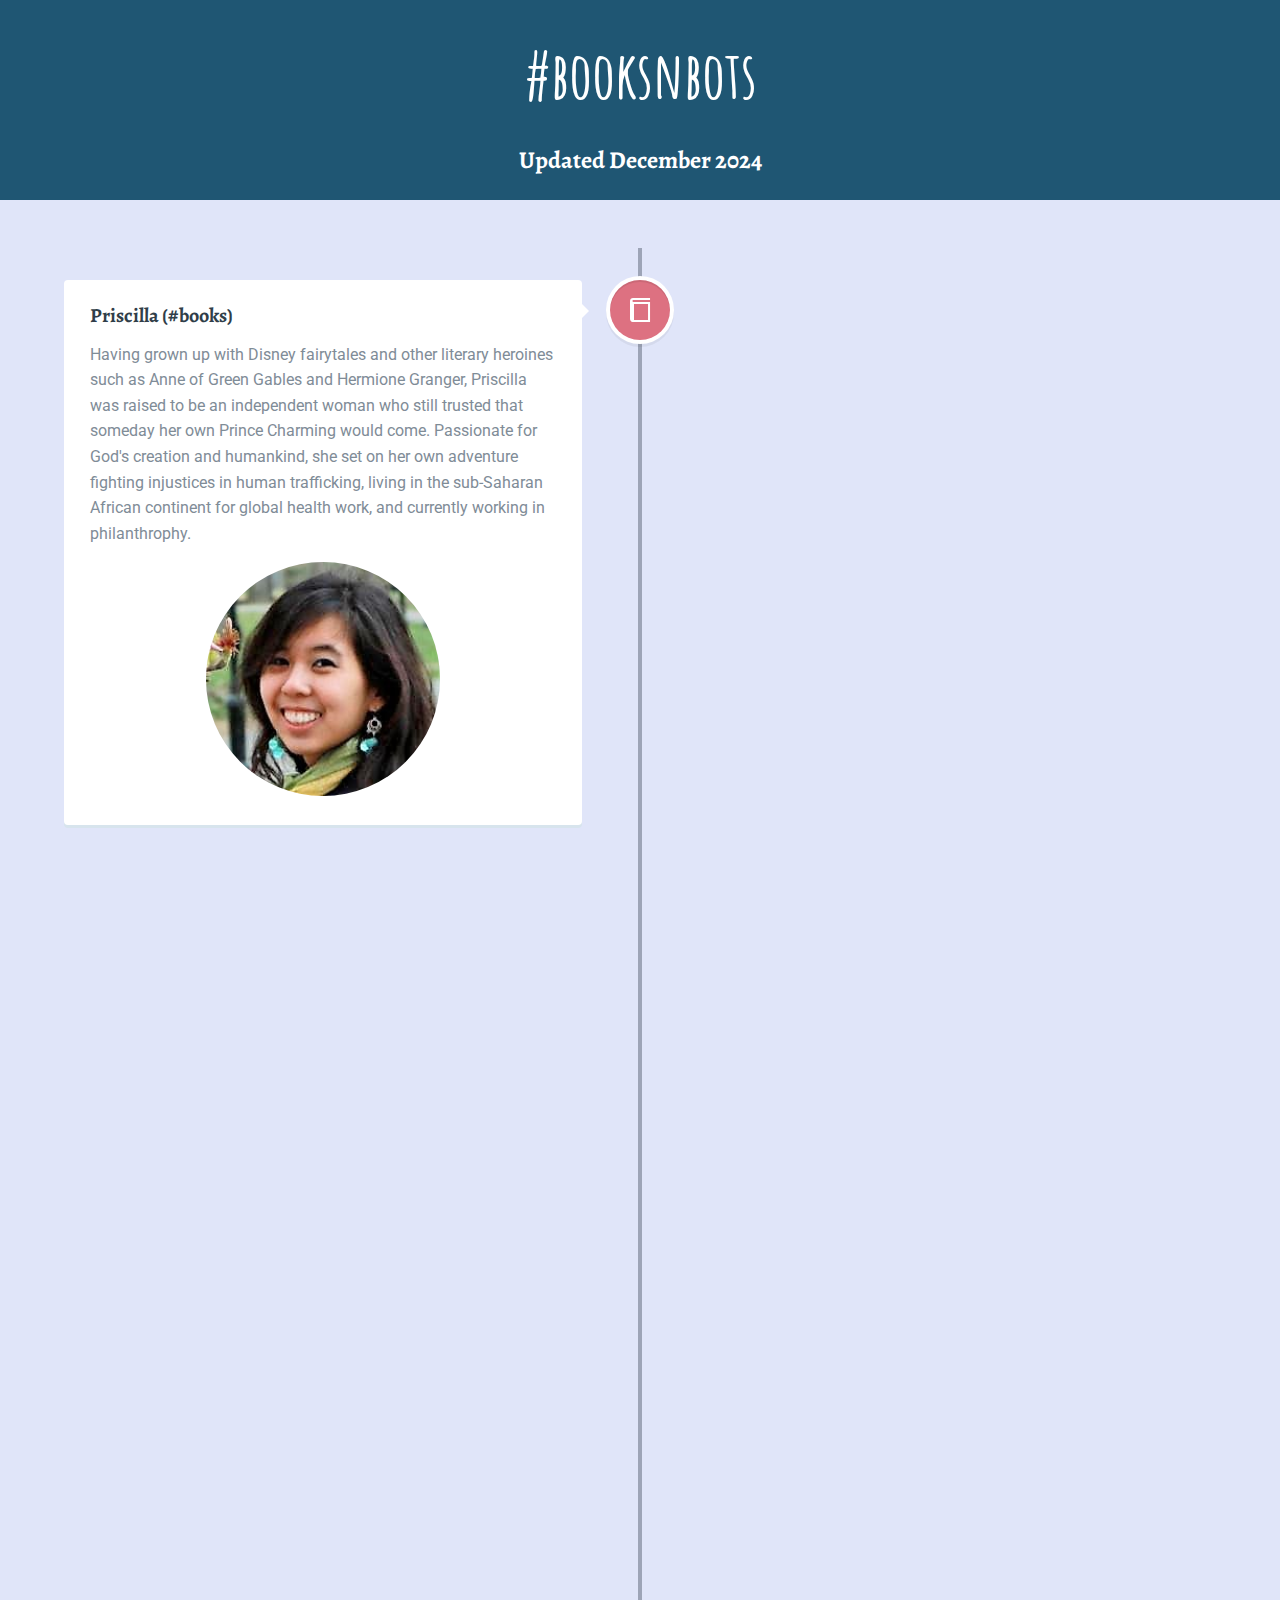
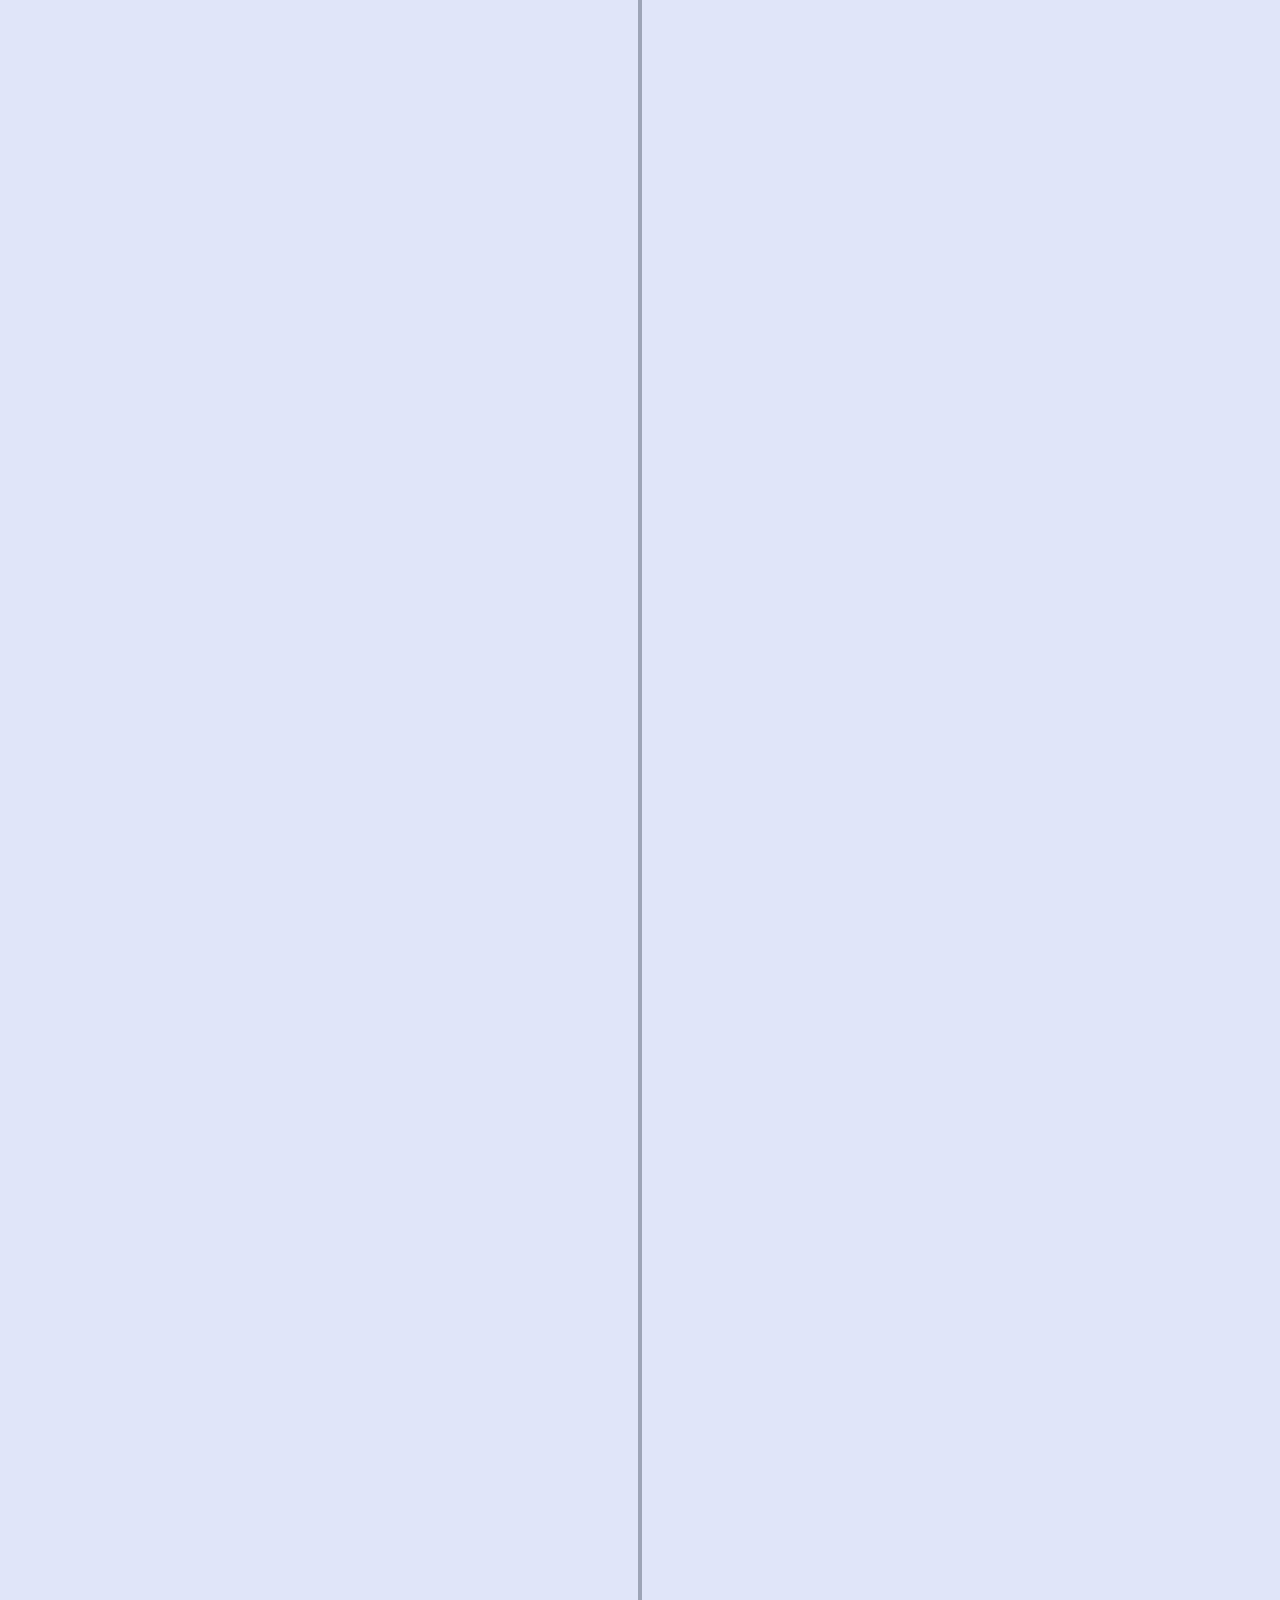
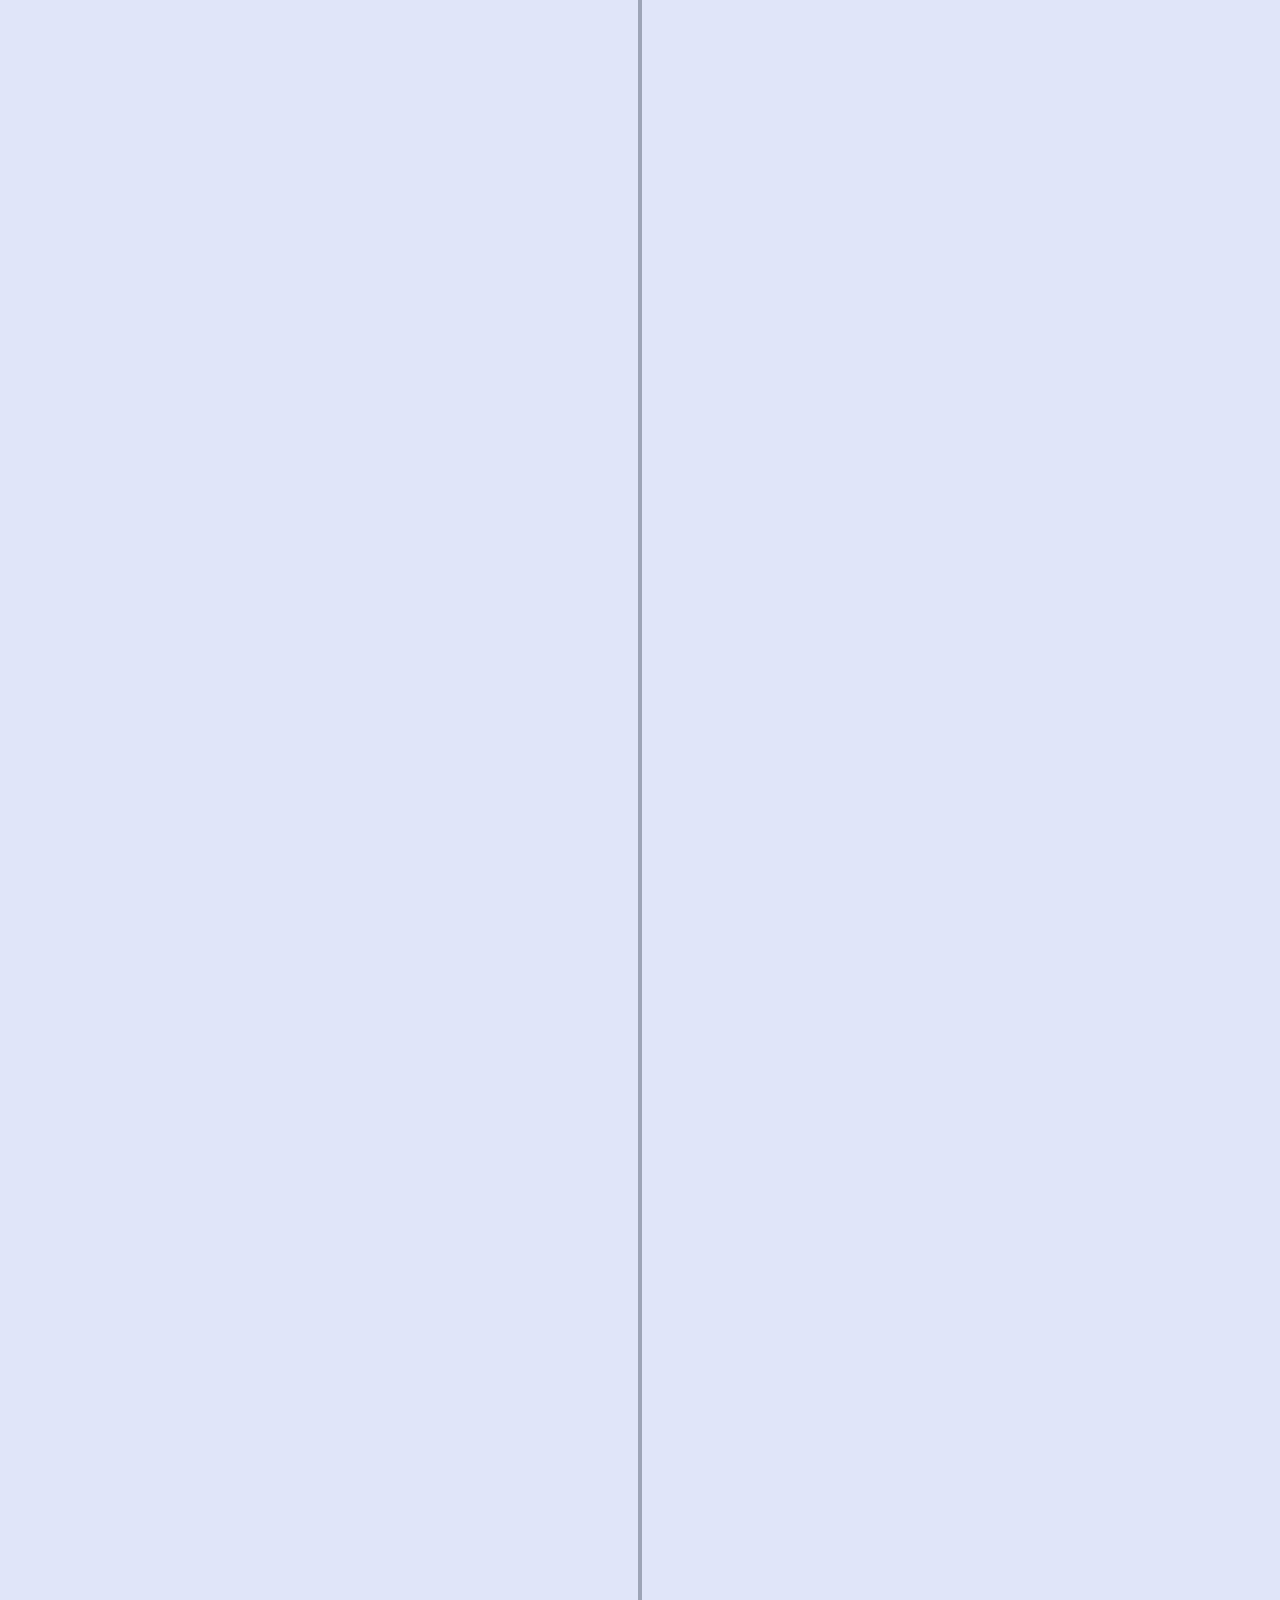
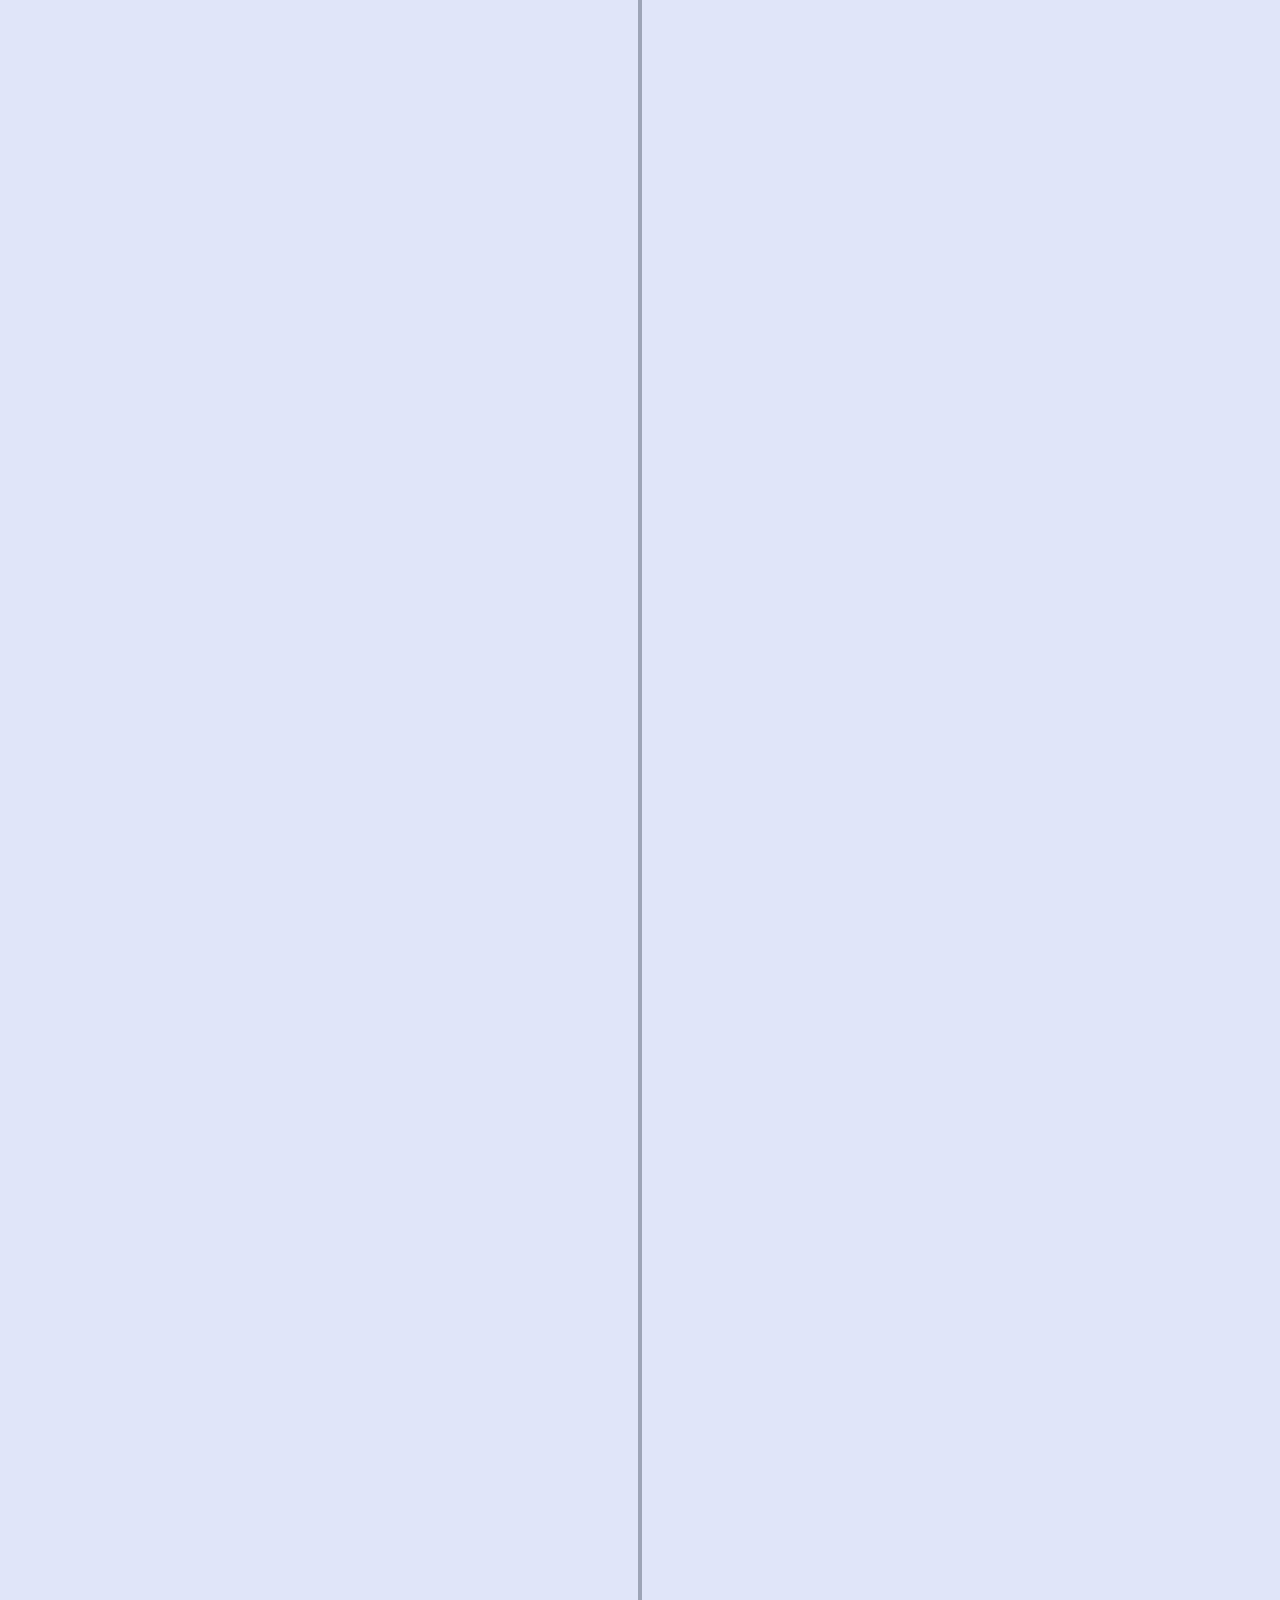
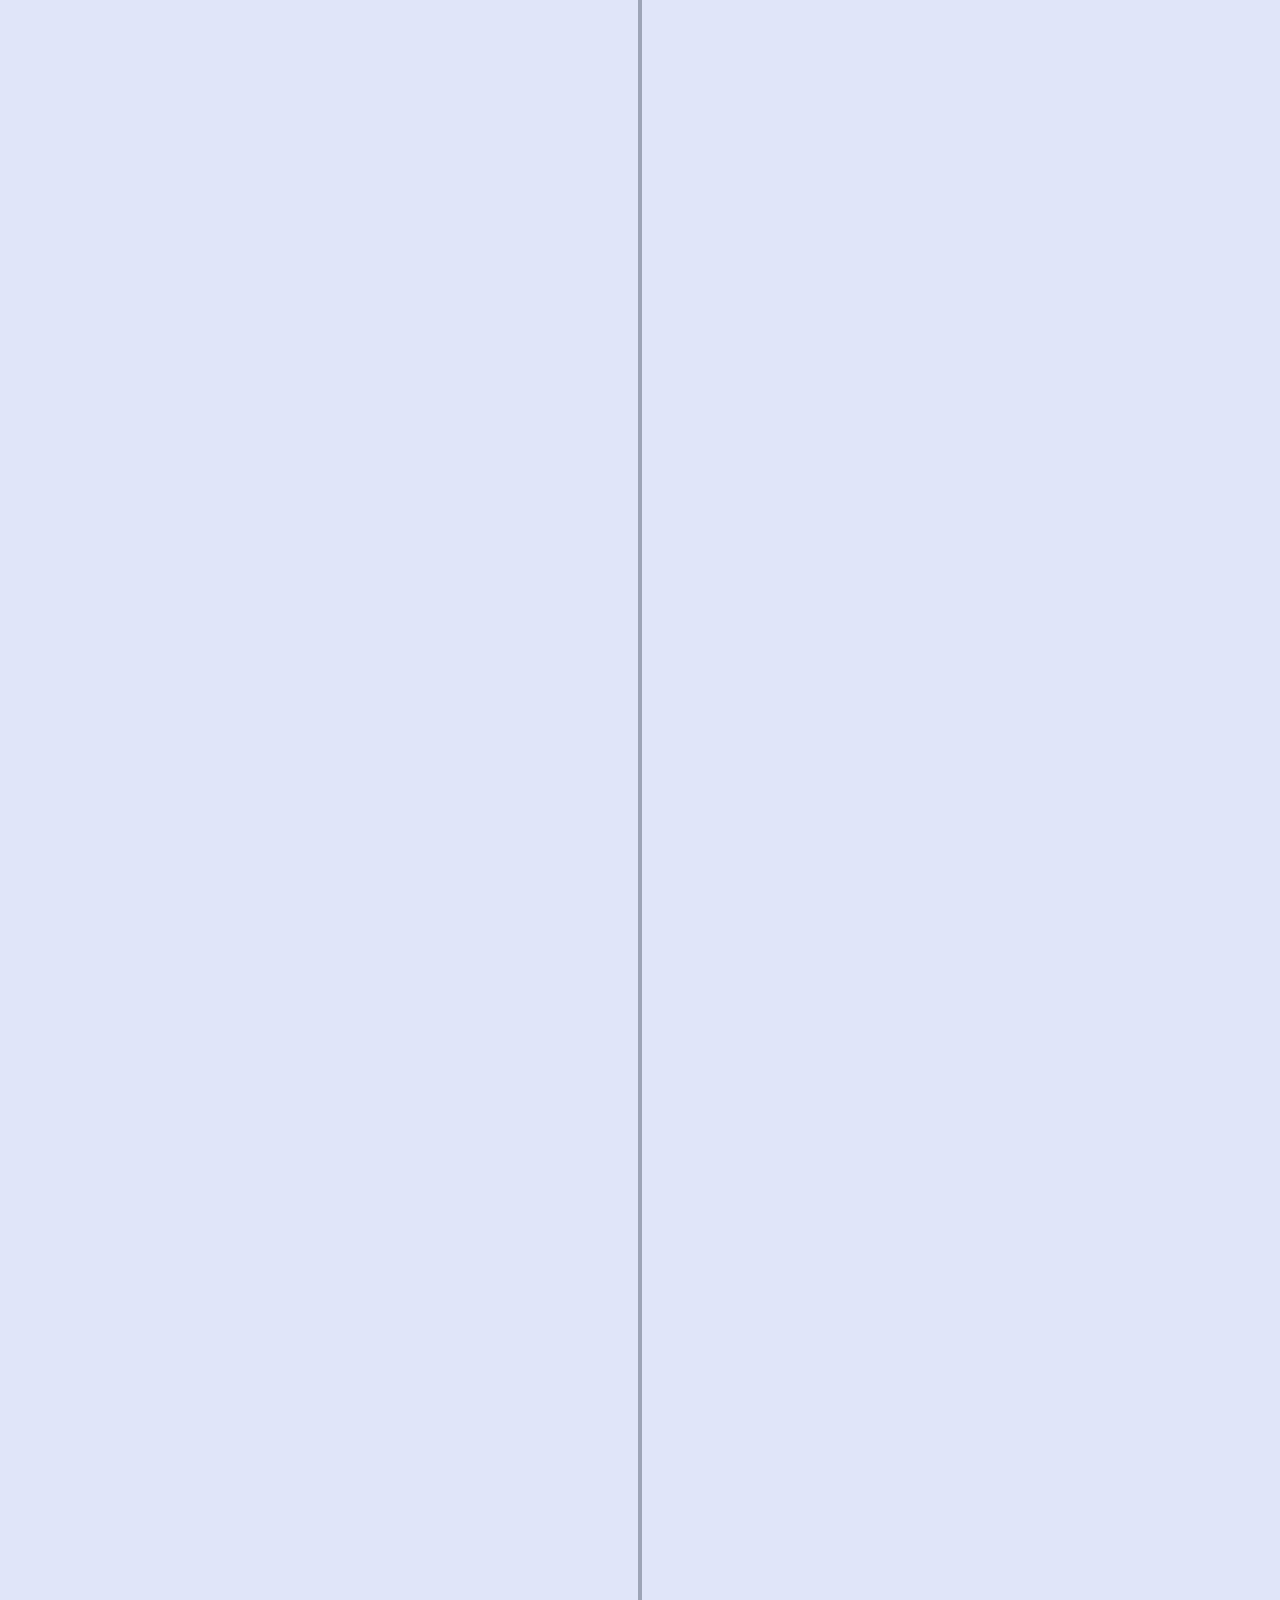
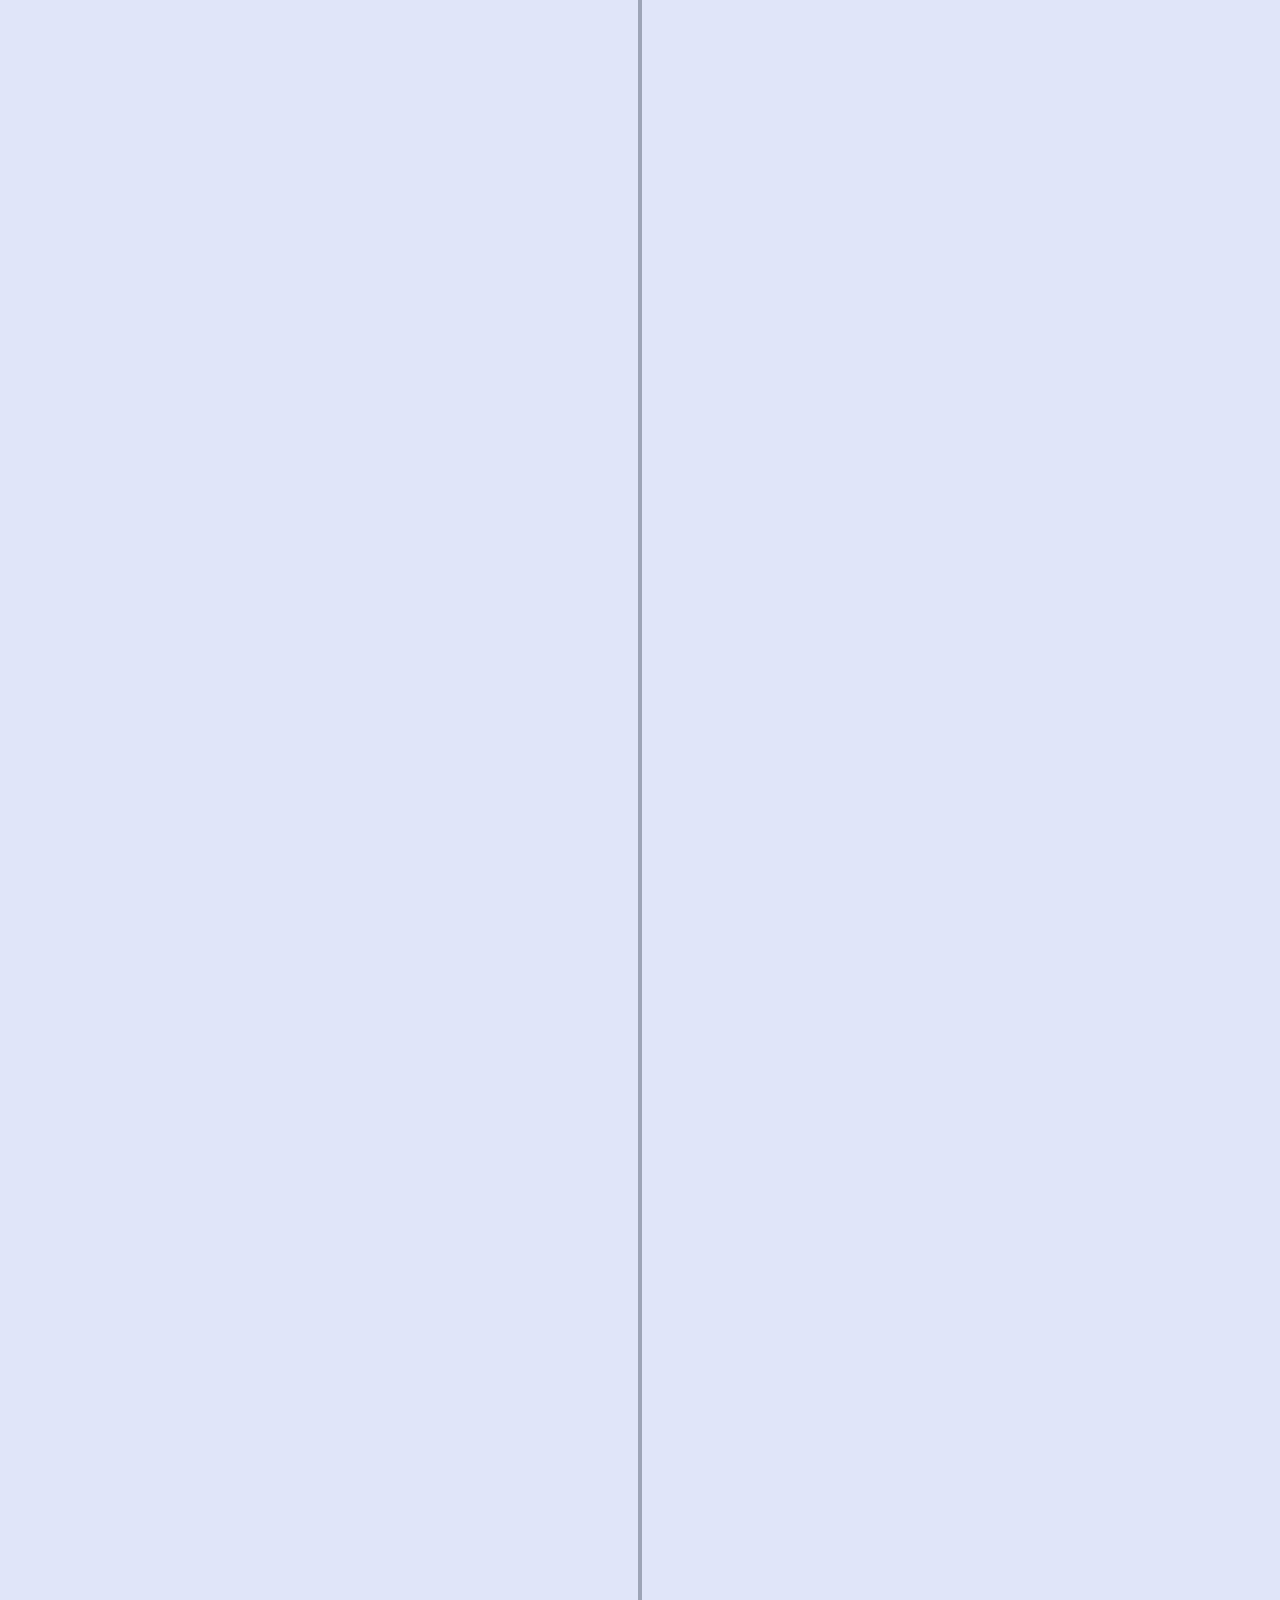
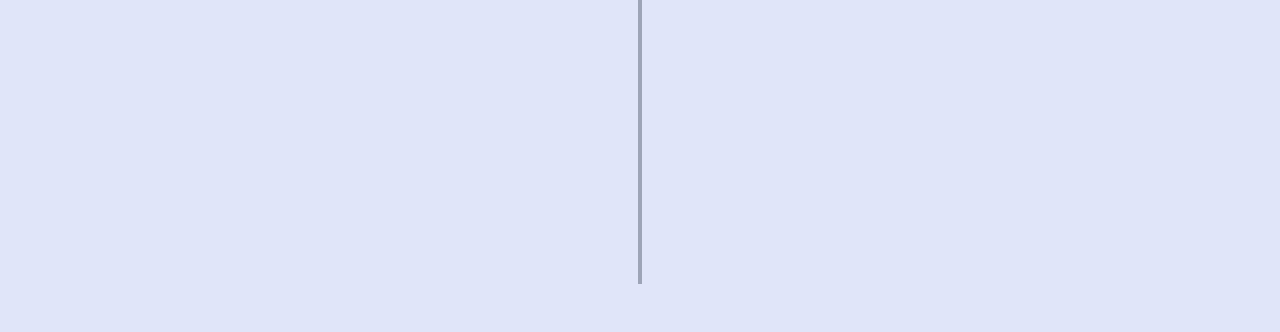
==== commit d2ee056d: "hello basil" ====
--- a/index.html
+++ b/index.html
@@ -30,7 +30,7 @@
         <h1>#booksnbots</h1>
     </header>
     <header>
-        <h2>Updated July 2023</h2>
+        <h2>Updated December 2024</h2>
     </header>
 
     <section id="cd-timeline" class="cd-container">
@@ -326,12 +326,12 @@
             </div> 
 
             <div class="cd-timeline-content" title="Use arrow keys or click and drag to see more pictures.">
-                <h2>Meet Baby Bethel!</h2>
+                <h2>Meet Bethel!</h2>
                 <div class="photo-carousel">
                     <div>
                         <img src="img/bethel/bethel.jpg">
                         <center>
-                            <p>Bethel Vera Wu (吴恩慧), born at 6:44am on November 7, 2020. </p>
+                            <p>Bethel Vera Wu (吴恩慧), born on November 7. </p>
                         </center>
                     </div>
                     <div>
@@ -438,6 +438,44 @@
                         <img src="img/2022-2023/santa-barbara.jpg">
                         <center>
                             <p>Spending a month at KITP in Santa Barbara</p>
+                        </center>
+                    </div>
+                </div>
+                <span class="cd-date">April 2022 - March 2023</span>
+            </div>
+        </div> 
+
+        <!-- meet Basil! -->
+        <div class="cd-timeline-block">
+            <div class="cd-timeline-img cd-baby">
+                <img src="img/cd-icon-baby.svg" alt="Basil">
+            </div> 
+
+            <div class="cd-timeline-content" title="Use arrow keys or click and drag to see more pictures.">
+                <h2>Meet Basil!</h2>
+                <div class="photo-carousel">
+                    <div>
+                        <img src="img/basil/hello-basil.jpg">
+                        <center>
+                            <p>Welcome Basil Ezra Wu (吳述恩)</p>
+                        </center>
+                    </div>
+                    <div>
+                        <img src="img/basil/pregnancy-test.jpg">
+                        <center>
+                            <p>Our New Year’s surprise!</p>
+                        </center>
+                    </div>
+                    <div>
+                        <img src="img/basil/oys.jpg">
+                        <center>
+                            <p>The 2024 Maryland Outstanding Young Scientist award ceremony</p>
+                        </center>
+                    </div> 
+                    <div>
+                        <img src="img/basil/chef-bethel.jpg">
+                        <center>
+                            <p>A chef and her culinary creations</p>
                         </center>
                     </div>
                 </div>
